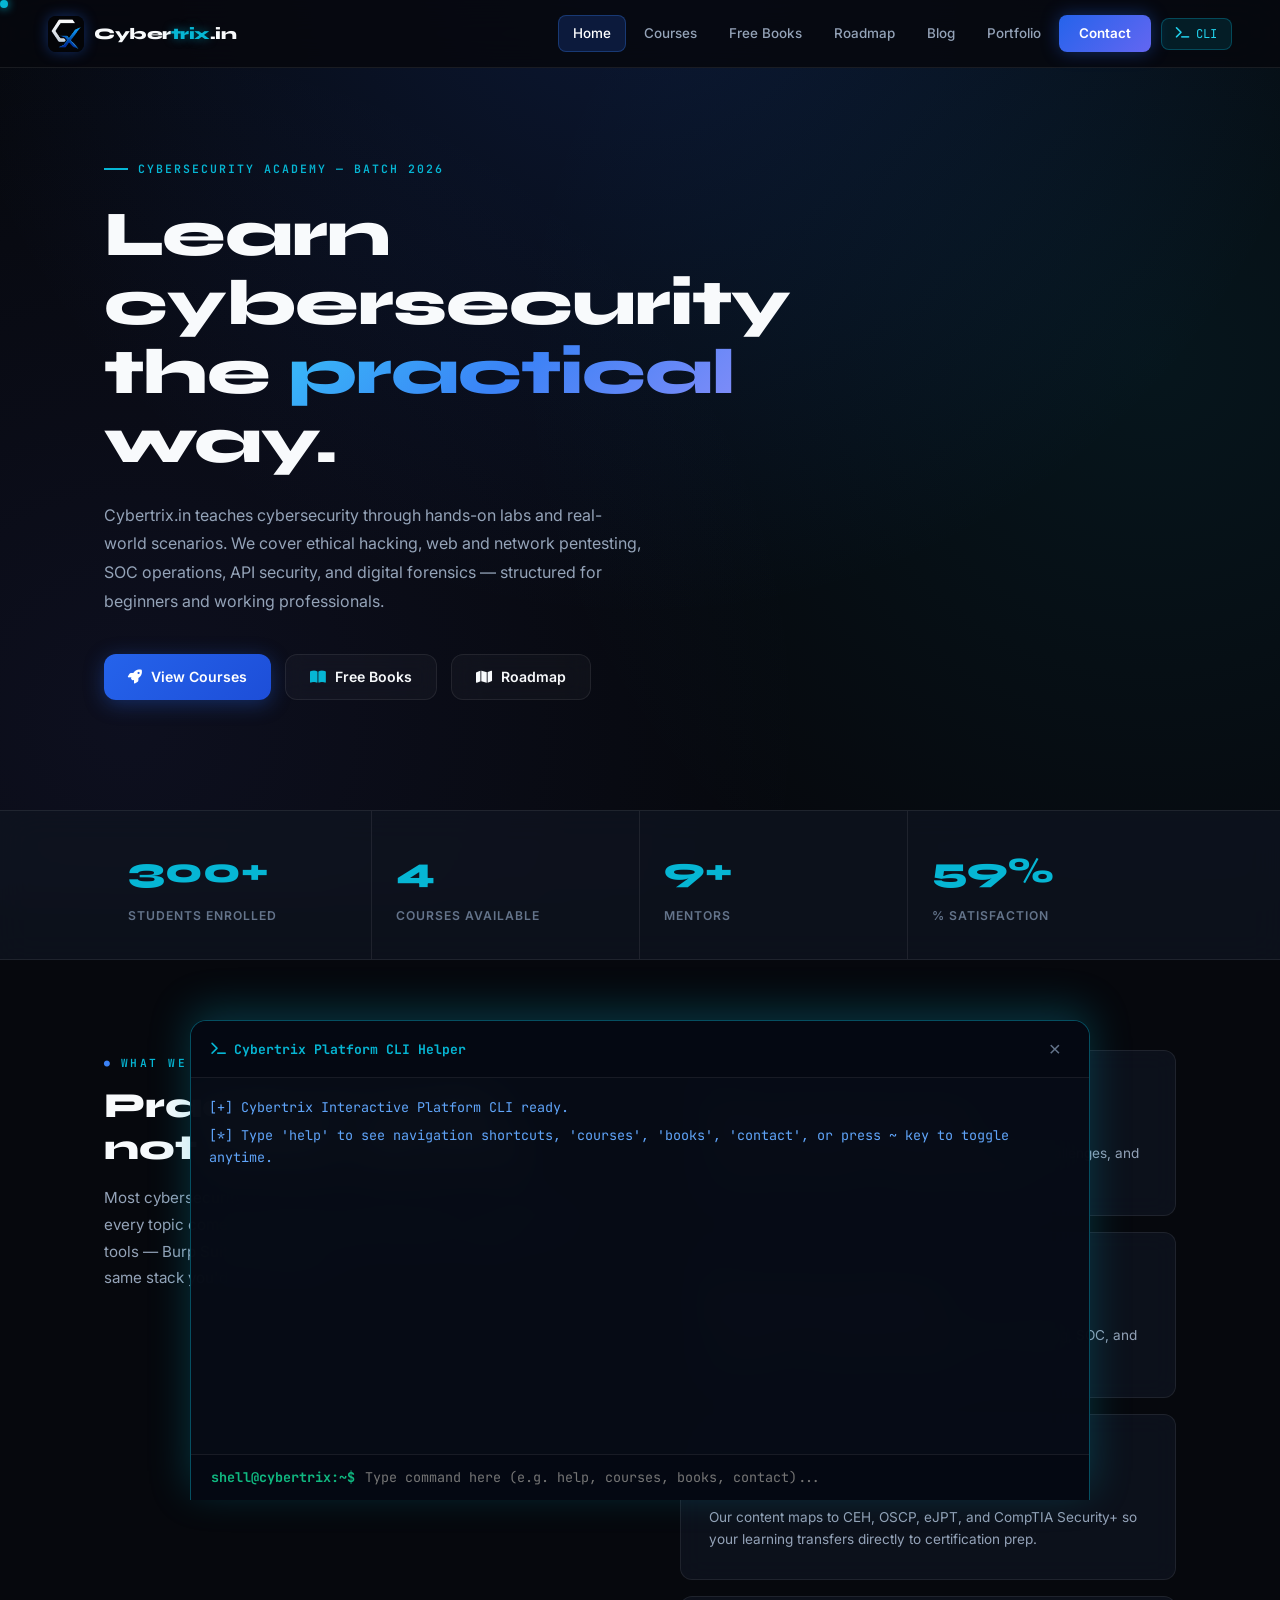
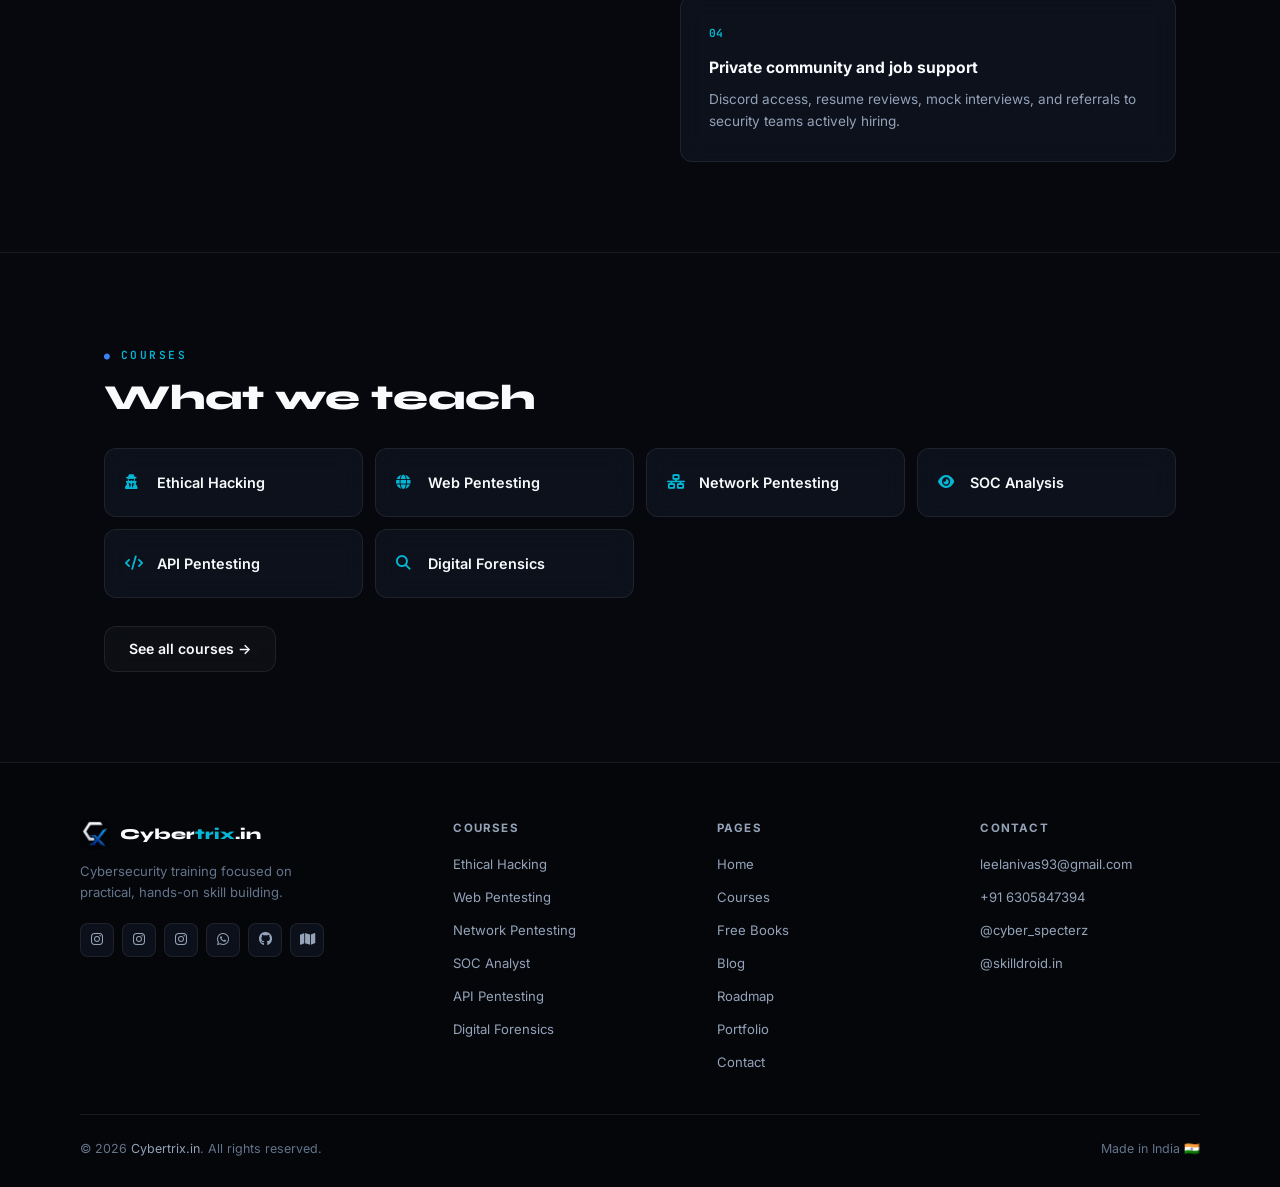
==== cybertrix-site/cybertrix.in/index.html @ 9cbeb04f "Add files via upload" ====
<!DOCTYPE html>
<html lang="en">
<head>
  <meta charset="UTF-8"/>
  <meta name="viewport" content="width=device-width, initial-scale=1.0"/>
  <title>Cybertrix.in — Practical Cybersecurity Training &amp; Labs</title>
  <meta name="description" content="Cybertrix.in delivers practical hands-on cybersecurity training, ethical hacking masterclasses, web pentesting labs, SOC operations, and digital forensics."/>
  <meta name="keywords" content="cybersecurity training, ethical hacking masterclass, web pentesting, bug bounty, SOC analyst, digital forensics, Cybertrix"/>
  <meta property="og:title" content="Cybertrix.in — Practical Cybersecurity Training &amp; Labs"/>
  <meta property="og:description" content="Master ethical hacking, web pentesting, SOC analysis, and digital forensics through real-world labs."/>
  <meta property="og:image" content="assets/logo.png"/>
  <meta name="twitter:card" content="summary_large_image"/>
  <link rel="icon" type="image/png" href="assets/logo.png"/>
  <link href="https://fonts.googleapis.com/css2?family=Syne:wght@600;700;800&family=Inter:wght@300;400;500;600;700&family=JetBrains+Mono:wght@400;500;600;700&display=swap" rel="stylesheet"/>
  <link rel="stylesheet" href="https://cdnjs.cloudflare.com/ajax/libs/font-awesome/6.5.0/css/all.min.css"/>
  <link rel="stylesheet" href="css/style.css"/>
</head>
<body>

<div class="cursor" id="cursor"></div>
<div class="cursor-ring" id="cursorRing"></div>

<!-- NAV -->
<nav id="navbar">
  <a class="nav-logo" onclick="showPage('home')">
    <img src="assets/logo.png" alt="Cybertrix.in"/>
    <span class="nav-logo-text">Cyber<span>trix</span>.in</span>
  </a>
  <ul class="nav-links" id="navLinks">
    <li><a onclick="showPage('home')"      id="nav-home"      class="active">Home</a></li>
    <li><a onclick="showPage('courses')"   id="nav-courses">Courses</a></li>
    <li><a onclick="showPage('books')"     id="nav-books">Free Books</a></li>
    <li><a onclick="showPage('roadmap')"   id="nav-roadmap">Roadmap</a></li>
    <li><a onclick="showPage('blogs')"     id="nav-blogs">Blog</a></li>
    <li><a onclick="showPage('portfolio')" id="nav-portfolio">Portfolio</a></li>
    <li><a onclick="showPage('contact')"   id="nav-contact" class="nav-cta">Contact</a></li>
    <li>
      <button class="btn-cli-trigger" onclick="toggleTerminal()" title="Quick Terminal CLI (Key: ~)">
        <i class="fas fa-terminal"></i> CLI
      </button>
    </li>
  </ul>
  <div class="hamburger" id="hamburger" onclick="toggleMenu()">
    <span></span><span></span><span></span>
  </div>
</nav>


<!-- ═══════════════════════════════════════
     HOME
════════════════════════════════════════ -->
<div class="page active" id="page-home">

  <div class="hero">
    <p class="hero-eyebrow">Cybersecurity Academy — Batch 2026</p>
    <h1 class="hero-heading">
      Learn cybersecurity<br>
      the <em>practical</em> way.
    </h1>
    <p class="hero-text">
      Cybertrix.in teaches cybersecurity through hands-on labs and real-world scenarios.
      We cover ethical hacking, web and network pentesting, SOC operations, API security,
      and digital forensics — structured for beginners and working professionals.
    </p>
    <div class="hero-actions">
      <a class="btn btn-solid" onclick="showPage('courses')"><i class="fas fa-rocket"></i> View Courses</a>
      <a class="btn btn-outline" onclick="showPage('books')"><i class="fas fa-book-open" style="color:var(--cyan)"></i> Free Books</a>
      <a class="btn btn-outline" onclick="showPage('roadmap')"><i class="fas fa-map"></i> Roadmap</a>
    </div>
  </div>

  <div class="stats-strip">
    <div class="stats-inner">
      <div class="stat-item reveal">
        <span class="stat-num" data-count="500">0</span>
        <span class="stat-label">Students enrolled</span>
      </div>
      <div class="stat-item reveal">
        <span class="stat-num" data-count="6">0</span>
        <span class="stat-label">Courses available</span>
      </div>
      <div class="stat-item reveal">
        <span class="stat-num" data-count="15">0</span>
        <span class="stat-label">Mentors</span>
      </div>
      <div class="stat-item reveal">
        <span class="stat-num" data-count="98">0</span>
        <span class="stat-label">% satisfaction</span>
      </div>
    </div>
  </div>

  <section>
    <div class="container">
      <div style="display:grid;grid-template-columns:1fr 1fr;gap:80px;align-items:start;">
        <div>
          <span class="section-label">What we do</span>
          <h2 class="section-heading">Practical skills,<br>not slide decks.</h2>
          <p class="section-body" style="margin-bottom:20px;">
            Most cybersecurity courses are just video lectures. At Cybertrix.in, every topic
            comes with a lab environment where you practice on real tools — Burp Suite, Metasploit,
            Nmap, Wireshark, Volatility — the same stack you'd use on the job.
          </p>
        </div>
        <div class="why-list">
          <div class="why-item reveal">
            <span class="why-num">01</span>
            <div class="why-title">Hands-on labs with every module</div>
            <div class="why-desc">Practice on intentionally vulnerable machines, CTF challenges, and simulated environments — no theory-only modules.</div>
          </div>
          <div class="why-item reveal">
            <span class="why-num">02</span>
            <div class="why-title">Mentorship from practitioners</div>
            <div class="why-desc">Get guidance from people actively working in pentesting, SOC, and bug bounty — not just course creators.</div>
          </div>
          <div class="why-item reveal">
            <span class="why-num">03</span>
            <div class="why-title">Curriculum aligned to industry certs</div>
            <div class="why-desc">Our content maps to CEH, OSCP, eJPT, and CompTIA Security+ so your learning transfers directly to certification prep.</div>
          </div>
          <div class="why-item reveal">
            <span class="why-num">04</span>
            <div class="why-title">Private community and job support</div>
            <div class="why-desc">Discord access, resume reviews, mock interviews, and referrals to security teams actively hiring.</div>
          </div>
        </div>
      </div>
    </div>
  </section>

  <section style="border-top:1px solid var(--border);">
    <div class="container">
      <span class="section-label">Courses</span>
      <h2 class="section-heading" style="margin-bottom:28px;">What we teach</h2>
      <div class="teach-grid">
        <div class="teach-item reveal" onclick="showPage('courses')"><i class="fas fa-user-secret"></i><span>Ethical Hacking</span></div>
        <div class="teach-item reveal" onclick="showPage('courses')"><i class="fas fa-globe"></i><span>Web Pentesting</span></div>
        <div class="teach-item reveal" onclick="showPage('courses')"><i class="fas fa-network-wired"></i><span>Network Pentesting</span></div>
        <div class="teach-item reveal" onclick="showPage('courses')"><i class="fas fa-eye"></i><span>SOC Analysis</span></div>
        <div class="teach-item reveal" onclick="showPage('courses')"><i class="fas fa-code"></i><span>API Pentesting</span></div>
        <div class="teach-item reveal" onclick="showPage('courses')"><i class="fas fa-search"></i><span>Digital Forensics</span></div>
      </div>
      <div style="margin-top:28px;">
        <a class="btn btn-outline" onclick="showPage('courses')">See all courses →</a>
      </div>
    </div>
  </section>

</div>


<!-- ═══════════════════════════════════════
     COURSES
════════════════════════════════════════ -->
<div class="page" id="page-courses">
  <div class="page-top">
    <span class="section-label">Courses</span>
    <h1 class="page-title">Explore Courses</h1>
    <p class="page-sub">Hands-on cybersecurity training. Choose from our free foundation courses or comprehensive paid masterclasses with mentorship.</p>
  </div>

  <section>
    <div class="container">

      <!-- Course Controls: Filters & Search -->
      <div class="filter-controls">
        <div class="filter-tabs">
          <button class="filter-btn active" onclick="filterCourses('all', this)">All Courses <span class="filter-count">6</span></button>
          <button class="filter-btn" onclick="filterCourses('free', this)"><i class="fas fa-gift"></i> Free Courses <span class="filter-count">3</span></button>
          <button class="filter-btn" onclick="filterCourses('paid', this)"><i class="fas fa-gem"></i> Paid Courses <span class="filter-count">3</span></button>
        </div>
        <div class="search-wrapper">
          <i class="fas fa-search"></i>
          <input type="text" id="courseSearch" class="search-input" placeholder="Search courses or domains..." oninput="applyCourseFilters()"/>
        </div>
      </div>

      <div class="courses-grid">

        <!-- FREE COURSE 1 -->
        <div class="course-card reveal" data-type="free">
          <div class="course-badges">
            <span class="badge-tag badge-free">Free Course</span>
            <span class="badge-price">FREE</span>
          </div>
          <span class="course-domain">Fundamentals</span>
          <span class="course-level">Beginner</span>
          <h3 class="course-name">Cybersecurity Fundamentals &amp; Lab Setup</h3>
          <p class="course-desc">Introduction to networking, operating systems, security principles, threat landscapes, and setting up your Kali Linux lab environment.</p>
          <div class="course-meta">
            <div class="course-meta-item"><i class="fas fa-clock"></i> 15+ hrs</div>
            <div class="course-meta-item"><i class="fas fa-flask"></i> 12 labs</div>
            <div class="course-meta-item"><i class="fas fa-certificate"></i> Certificate</div>
          </div>
          <div class="course-btns">
            <button onclick="openPdfModal('Ethicalhacking.pdf', 'Cybersecurity Fundamentals Syllabus')" class="btn-details"><i class="fas fa-file-alt"></i> Syllabus</button>
            <a href="https://wa.me/916305847394?text=Hi,%20I'm%20interested%20in%20enrolling%20in%20the%20FREE%20Cybersecurity%20Fundamentals%20course." target="_blank" rel="noopener noreferrer" class="btn-access btn-access-free"><i class="fab fa-whatsapp"></i> Start Free</a>
          </div>
        </div>

        <!-- FREE COURSE 2 -->
        <div class="course-card reveal" data-type="free">
          <div class="course-badges">
            <span class="badge-tag badge-free">Free Course</span>
            <span class="badge-price">FREE</span>
          </div>
          <span class="course-domain">Linux Security</span>
          <span class="course-level">Beginner</span>
          <h3 class="course-name">Linux &amp; CLI Essentials for Hackers</h3>
          <p class="course-desc">Master terminal navigation, file permissions, bash commands, shell scripting, process management, and core Linux security concepts.</p>
          <div class="course-meta">
            <div class="course-meta-item"><i class="fas fa-clock"></i> 12+ hrs</div>
            <div class="course-meta-item"><i class="fas fa-flask"></i> 10 labs</div>
            <div class="course-meta-item"><i class="fas fa-certificate"></i> Certificate</div>
          </div>
          <div class="course-btns">
            <button onclick="openPdfModal('Ethicalhacking.pdf', 'Linux Essentials Syllabus')" class="btn-details"><i class="fas fa-file-alt"></i> Syllabus</button>
            <a href="https://wa.me/916305847394?text=Hi,%20I'm%20interested%20in%20enrolling%20in%20the%20FREE%20Linux%20Essentials%20course." target="_blank" rel="noopener noreferrer" class="btn-access btn-access-free"><i class="fab fa-whatsapp"></i> Start Free</a>
          </div>
        </div>

        <!-- FREE COURSE 3 -->
        <div class="course-card reveal" data-type="free">
          <div class="course-badges">
            <span class="badge-tag badge-free">Free Course</span>
            <span class="badge-price">FREE</span>
          </div>
          <span class="course-domain">Bug Bounty</span>
          <span class="course-level">Intermediate</span>
          <h3 class="course-name">Intro to Bug Bounty &amp; Web Recon</h3>
          <p class="course-desc">Target reconnaissance, subdomain enumeration, content discovery, OSINT tools, and writing professional bug bounty reports.</p>
          <div class="course-meta">
            <div class="course-meta-item"><i class="fas fa-clock"></i> 20+ hrs</div>
            <div class="course-meta-item"><i class="fas fa-flask"></i> 15 labs</div>
            <div class="course-meta-item"><i class="fas fa-certificate"></i> Certificate</div>
          </div>
          <div class="course-btns">
            <button onclick="openPdfModal('Ethicalhacking.pdf', 'Bug Bounty Recon Syllabus')" class="btn-details"><i class="fas fa-file-alt"></i> Syllabus</button>
            <a href="https://wa.me/916305847394?text=Hi,%20I'm%20interested%20in%20enrolling%20in%20the%20FREE%20Bug%20Bounty%20Recon%20course." target="_blank" rel="noopener noreferrer" class="btn-access btn-access-free"><i class="fab fa-whatsapp"></i> Start Free</a>
          </div>
        </div>

        <!-- PAID COURSE 1 -->
        <div class="course-card reveal" data-type="paid">
          <div class="course-badges">
            <span class="badge-tag badge-paid">Paid Course</span>
            <span class="badge-price paid">₹1,499</span>
          </div>
          <span class="course-domain">Ethical Hacking</span>
          <span class="course-level">Beginner → Advanced</span>
          <h3 class="course-name">Ethical Hacking Masterclass (CEH)</h3>
          <p class="course-desc">Reconnaissance, scanning, exploitation, post-exploitation, privilege escalation, and pentest reporting. CEH aligned curriculum.</p>
          <div class="course-meta">
            <div class="course-meta-item"><i class="fas fa-clock"></i> 40+ hrs</div>
            <div class="course-meta-item"><i class="fas fa-flask"></i> 40 labs</div>
            <div class="course-meta-item"><i class="fas fa-certificate"></i> Certificate</div>
          </div>
          <div class="course-btns">
            <a href="Ethicalhacking.pdf" target="_blank" rel="noopener noreferrer" class="btn-details"><i class="fas fa-file-alt"></i> Syllabus</a>
            <a href="https://wa.me/916305847394?text=Hi,%20I'm%20interested%20in%20the%20Paid%20Ethical%20Hacking%20Masterclass%20(₹1,499)." target="_blank" rel="noopener noreferrer" class="btn-access"><i class="fab fa-whatsapp"></i> Enroll Now</a>
          </div>
        </div>

        <!-- PAID COURSE 2 -->
        <div class="course-card reveal" data-type="paid">
          <div class="course-badges">
            <span class="badge-tag badge-paid">Paid Course</span>
            <span class="badge-price paid">₹2,499</span>
          </div>
          <span class="course-domain">Web Security</span>
          <span class="course-level">Intermediate → Advanced</span>
          <h3 class="course-name">Web Application Pentesting Pro</h3>
          <p class="course-desc">OWASP Top 10 deep dive, SQL injection, XSS, CSRF, SSRF, JWT vulnerabilities, broken authentication, and business logic exploitation.</p>
          <div class="course-meta">
            <div class="course-meta-item"><i class="fas fa-clock"></i> 50+ hrs</div>
            <div class="course-meta-item"><i class="fas fa-flask"></i> 35 labs</div>
            <div class="course-meta-item"><i class="fas fa-certificate"></i> Certificate</div>
          </div>
          <div class="course-btns">
            <button onclick="openPdfModal('Ethicalhacking.pdf', 'Web Pentesting Pro Syllabus')" class="btn-details"><i class="fas fa-file-alt"></i> Syllabus</button>
            <a href="https://wa.me/916305847394?text=Hi,%20I'm%20interested%20in%20the%20Paid%20Web%20Application%20Pentesting%20Pro%20course%20(₹2,499)." target="_blank" rel="noopener noreferrer" class="btn-access"><i class="fab fa-whatsapp"></i> Enroll Now</a>
          </div>
        </div>

        <!-- PAID COURSE 3 -->
        <div class="course-card reveal" data-type="paid">
          <div class="course-badges">
            <span class="badge-tag badge-paid">Paid Course</span>
            <span class="badge-price paid">₹2,999</span>
          </div>
          <span class="course-domain">Blue Team / SOC</span>
          <span class="course-level">Intermediate → Advanced</span>
          <h3 class="course-name">SOC Analyst &amp; Threat Hunting Bootcamp</h3>
          <p class="course-desc">SIEM tools (Splunk/ELK), log analysis, alert triage, threat intelligence, malware analysis basics, and incident response workflow.</p>
          <div class="course-meta">
            <div class="course-meta-item"><i class="fas fa-clock"></i> 55+ hrs</div>
            <div class="course-meta-item"><i class="fas fa-flask"></i> 30 labs</div>
            <div class="course-meta-item"><i class="fas fa-certificate"></i> Certificate</div>
          </div>
          <div class="course-btns">
            <button onclick="openPdfModal('Ethicalhacking.pdf', 'SOC Analyst Bootcamp Syllabus')" class="btn-details"><i class="fas fa-file-alt"></i> Syllabus</button>
            <a href="https://wa.me/916305847394?text=Hi,%20I'm%20interested%20in%20the%20Paid%20SOC%20Analyst%20Bootcamp%20(₹2,999)." target="_blank" rel="noopener noreferrer" class="btn-access"><i class="fab fa-whatsapp"></i> Enroll Now</a>
          </div>
        </div>

      </div>
    </div>
  </section>
</div>


<!-- ═══════════════════════════════════════
     FREE BOOKS
════════════════════════════════════════ -->
<div class="page" id="page-books">
  <div class="page-top">
    <span class="section-label">Free Library</span>
    <h1 class="page-title">Free Cybersecurity eBooks &amp; PDFs</h1>
    <p class="page-sub">Download high-quality handbooks, cheat sheets, and practical reference guides curated by the Cybertrix team — 100% free.</p>
  </div>

  <section>
    <div class="container">
      <div class="filter-controls">
        <div style="font-family:var(--font-mono);font-size:0.8rem;color:var(--muted2);display:flex;align-items:center;gap:8px;">
          <i class="fas fa-book-open" style="color:var(--cyan);"></i> Showing <strong style="color:var(--text);">6 Free eBooks &amp; Guides</strong>
        </div>
        <div class="search-wrapper">
          <i class="fas fa-search"></i>
          <input type="text" id="bookSearch" class="search-input" placeholder="Search books by title or topic..." oninput="searchBooks()"/>
        </div>
      </div>

      <div class="books-grid">

        <div class="book-card reveal">
          <div class="book-cover">
            <i class="fas fa-user-secret book-cover-icon"></i>
            <span class="book-tag-badge">PDF • FREE</span>
          </div>
          <h3 class="book-title">Ethical Hacking &amp; Pentesting Handbook</h3>
          <div class="book-author"><i class="fas fa-pen-nib"></i> By Leela Nivas Jampala</div>
          <p class="book-desc">Comprehensive handbook covering network scanning, vulnerability assessment, web attacks, exploitation, and ethical hacking fundamentals.</p>
          <div class="book-meta">
            <span class="book-meta-item"><i class="fas fa-file-pdf" style="color:#ef4444;"></i> PDF Document</span>
            <span class="book-meta-item"><i class="fas fa-check-circle" style="color:#10b981;"></i> Verified Free</span>
          </div>
          <div class="book-actions">
            <button onclick="openPdfModal('Ethicalhacking.pdf', 'Ethical Hacking & Pentesting Handbook')" class="btn-book-view"><i class="fas fa-eye"></i> Read Online</button>
            <a href="Ethicalhacking.pdf" download class="btn-book-download"><i class="fas fa-download"></i> Download</a>
          </div>
        </div>

        <div class="book-card reveal">
          <div class="book-cover">
            <i class="fas fa-globe book-cover-icon"></i>
            <span class="book-tag-badge">EBOOK • FREE</span>
          </div>
          <h3 class="book-title">Web Application Hacking Field Guide</h3>
          <div class="book-author"><i class="fas fa-pen-nib"></i> By Cybertrix Research</div>
          <p class="book-desc">Practical methodologies for identifying SQL injection, cross-site scripting (XSS), IDORs, and broken authorization in modern web apps.</p>
          <div class="book-meta">
            <span class="book-meta-item"><i class="fas fa-book" style="color:#60a5fa;"></i> Reference Guide</span>
            <span class="book-meta-item"><i class="fas fa-check-circle" style="color:#10b981;"></i> Verified Free</span>
          </div>
          <div class="book-actions">
            <button onclick="openPdfModal('Ethicalhacking.pdf', 'Web Application Hacking Field Guide')" class="btn-book-view"><i class="fas fa-eye"></i> Read Online</button>
            <a href="Ethicalhacking.pdf" download class="btn-book-download"><i class="fas fa-download"></i> Download</a>
          </div>
        </div>

        <div class="book-card reveal">
          <div class="book-cover">
            <i class="fab fa-linux book-cover-icon"></i>
            <span class="book-tag-badge">CHEATBOOK • FREE</span>
          </div>
          <h3 class="book-title">Linux Command Line Cheatbook for Hackers</h3>
          <div class="book-author"><i class="fas fa-pen-nib"></i> By Cybertrix Team</div>
          <p class="book-desc">Essential terminal commands, bash one-liners, grep tricks, network utilities, and shell scripting reference for penetration testers.</p>
          <div class="book-meta">
            <span class="book-meta-item"><i class="fas fa-terminal" style="color:#10b981;"></i> CLI Pocketbook</span>
            <span class="book-meta-item"><i class="fas fa-check-circle" style="color:#10b981;"></i> Verified Free</span>
          </div>
          <div class="book-actions">
            <button onclick="openPdfModal('Ethicalhacking.pdf', 'Linux Command Line Cheatbook')" class="btn-book-view"><i class="fas fa-eye"></i> Read Online</button>
            <a href="Ethicalhacking.pdf" download class="btn-book-download"><i class="fas fa-download"></i> Download</a>
          </div>
        </div>

        <div class="book-card reveal">
          <div class="book-cover">
            <i class="fas fa-shield-alt book-cover-icon"></i>
            <span class="book-tag-badge">PDF • FREE</span>
          </div>
          <h3 class="book-title">SOC Analyst &amp; SIEM Survival Manual</h3>
          <div class="book-author"><i class="fas fa-pen-nib"></i> By Cybertrix Blue Team</div>
          <p class="book-desc">Defensive security playbook covering log parsing, Splunk queries, alert investigation, indicator of compromise (IoC) tracking, and threat triage.</p>
          <div class="book-meta">
            <span class="book-meta-item"><i class="fas fa-file-pdf" style="color:#ef4444;"></i> Blue Team PDF</span>
            <span class="book-meta-item"><i class="fas fa-check-circle" style="color:#10b981;"></i> Verified Free</span>
          </div>
          <div class="book-actions">
            <button onclick="openPdfModal('Ethicalhacking.pdf', 'SOC Analyst & SIEM Survival Manual')" class="btn-book-view"><i class="fas fa-eye"></i> Read Online</button>
            <a href="Ethicalhacking.pdf" download class="btn-book-download"><i class="fas fa-download"></i> Download</a>
          </div>
        </div>

        <div class="book-card reveal">
          <div class="book-cover">
            <i class="fas fa-bug book-cover-icon"></i>
            <span class="book-tag-badge">EBOOK • FREE</span>
          </div>
          <h3 class="book-title">Bug Bounty Reconnaissance Playbook</h3>
          <div class="book-author"><i class="fas fa-pen-nib"></i> By Leela Nivas Jampala</div>
          <p class="book-desc">Automated recon workflows, asset discovery techniques, OSINT tools, subfinder, httpx, and Nuclei scanning strategies for bug hunters.</p>
          <div class="book-meta">
            <span class="book-meta-item"><i class="fas fa-bug" style="color:#f59e0b;"></i> Bounty Playbook</span>
            <span class="book-meta-item"><i class="fas fa-check-circle" style="color:#10b981;"></i> Verified Free</span>
          </div>
          <div class="book-actions">
            <button onclick="openPdfModal('Ethicalhacking.pdf', 'Bug Bounty Reconnaissance Playbook')" class="btn-book-view"><i class="fas fa-eye"></i> Read Online</button>
            <a href="Ethicalhacking.pdf" download class="btn-book-download"><i class="fas fa-download"></i> Download</a>
          </div>
        </div>

        <div class="book-card reveal">
          <div class="book-cover">
            <i class="fas fa-search book-cover-icon"></i>
            <span class="book-tag-badge">PDF • FREE</span>
          </div>
          <h3 class="book-title">Digital Forensics &amp; Memory Analysis Guide</h3>
          <div class="book-author"><i class="fas fa-pen-nib"></i> By Cybertrix Forensics Lab</div>
          <p class="book-desc">Step-by-step memory dump analysis using Volatility 3, disk artifact recovery, registry forensics, and malware triage basics.</p>
          <div class="book-meta">
            <span class="book-meta-item"><i class="fas fa-file-pdf" style="color:#ef4444;"></i> Forensics Guide</span>
            <span class="book-meta-item"><i class="fas fa-check-circle" style="color:#10b981;"></i> Verified Free</span>
          </div>
          <div class="book-actions">
            <button onclick="openPdfModal('Ethicalhacking.pdf', 'Digital Forensics & Memory Analysis Guide')" class="btn-book-view"><i class="fas fa-eye"></i> Read Online</button>
            <a href="Ethicalhacking.pdf" download class="btn-book-download"><i class="fas fa-download"></i> Download</a>
          </div>
        </div>

      </div>
    </div>
  </section>
</div>


<!-- ═══════════════════════════════════════
     ROADMAP
════════════════════════════════════════ -->
<div class="page" id="page-roadmap">
  <div class="roadmap-page-inner">
    <span class="section-label">Roadmap</span>
    <h1 class="page-title" style="margin-bottom:10px;">Cybersecurity roadmap</h1>
    <p class="page-sub">
      Not sure where to start or what to learn next? The roadmap breaks down each domain — tools, concepts, and progression path — hosted on GitHub so it stays current.
    </p>
    <div class="roadmap-domains">
      <div class="roadmap-domain"><i class="fas fa-user-secret"></i>Ethical Hacking</div>
      <div class="roadmap-domain"><i class="fas fa-globe"></i>Web Pentesting</div>
      <div class="roadmap-domain"><i class="fas fa-network-wired"></i>Network Security</div>
      <div class="roadmap-domain"><i class="fas fa-eye"></i>SOC / Blue Team</div>
      <div class="roadmap-domain"><i class="fas fa-code"></i>API Security</div>
      <div class="roadmap-domain"><i class="fas fa-search"></i>Digital Forensics</div>
      <div class="roadmap-domain"><i class="fas fa-bug"></i>Bug Bounty</div>
      <div class="roadmap-domain"><i class="fas fa-cloud"></i>Cloud Security</div>
    </div>
    <!-- Replace with your GitHub link -->
    <a href="https://nivas-cyber.github.io/cybersecurity-roadmap/" target="_blank" rel="noopener noreferrer" class="btn btn-solid" style="gap:10px;">
      <i class="fab fa-github"></i> Open roadmap on GitHub
    </a>
  </div>
</div>


<!-- ═══════════════════════════════════════
     BLOG
════════════════════════════════════════ -->
<div class="page" id="page-blogs">
  <div class="page-top">
    <span class="section-label">Blog</span>
    <h1 class="page-title">Writeups &amp; guides</h1>
    <p class="page-sub">Technical writeups, CTF solutions, tool guides, and security research from the Cybertrix team.</p>
  </div>

  <section>
    <div class="blogs-inner">
      <div class="blogs-grid">

        <div class="blog-card reveal">
          <span class="blog-tag">Web Security</span>
          <h3 class="blog-title">OWASP Top 10 — A practical walkthrough for beginners</h3>
          <p class="blog-excerpt">What the OWASP Top 10 actually means with working examples, not just definitions. Covers injection, broken auth, IDOR, and more.</p>
          <span class="blog-soon">Coming soon</span>
        </div>

        <div class="blog-card reveal">
          <span class="blog-tag">Bug Bounty</span>
          <h3 class="blog-title">How I found a $5000 SSRF on a production application</h3>
          <p class="blog-excerpt">Step-by-step walkthrough of finding and reporting a Server-Side Request Forgery vulnerability — recon, discovery, proof of concept, report.</p>
          <span class="blog-soon">Coming soon</span>
        </div>

        <div class="blog-card reveal">
          <span class="blog-tag">Forensics</span>
          <h3 class="blog-title">Memory forensics with Volatility 3 — from zero</h3>
          <p class="blog-excerpt">How to extract passwords, find malicious processes, and analyze network connections from a memory dump using Volatility 3.</p>
          <span class="blog-soon">Coming soon</span>
        </div>

        <div class="blog-card reveal">
          <span class="blog-tag">Active Directory</span>
          <h3 class="blog-title">Active Directory attacks — Kerberoasting to Domain Admin</h3>
          <p class="blog-excerpt">Covers the full AD attack chain: enumeration with BloodHound, Kerberoasting, Pass-the-Hash, and privilege escalation paths.</p>
          <span class="blog-soon">Coming soon</span>
        </div>

        <div class="blog-card reveal">
          <span class="blog-tag">SOC</span>
          <h3 class="blog-title">What the SOC analyst job actually looks like</h3>
          <p class="blog-excerpt">An honest breakdown of L1/L2 SOC work — tools, alert volume, triage process, shift realities, and what skills actually matter.</p>
          <span class="blog-soon">Coming soon</span>
        </div>

        <div class="blog-card reveal">
          <span class="blog-tag">API Security</span>
          <h3 class="blog-title">API hacking — BOLA, BFLA, and broken auth in practice</h3>
          <p class="blog-excerpt">The most common API vulnerabilities demonstrated with real request/response examples using Burp Suite and Postman.</p>
          <span class="blog-soon">Coming soon</span>
        </div>

      </div>
      <div class="blogs-more">More posts dropping soon</div>
    </div>
  </section>
</div>


<!-- ═══════════════════════════════════════
     PORTFOLIO
════════════════════════════════════════ -->
<div class="page" id="page-portfolio">
  <div class="page-top">
    <span class="section-label">Portfolio</span>
    <h1 class="page-title">About the founder</h1>
  </div>

  <section>
    <div class="portfolio-inner">

      <div class="portfolio-bio-block">
        <div class="portfolio-avatar">
    <img src="profile.jpg" alt="Leela Nivas">
</div>
        <div>
          <div class="portfolio-name">Leela Nivas Jampala</div>
          <div class="portfolio-role">Cybersecurity Professional · Founder, Cybertrix.in</div>
          <p class="portfolio-bio">
            Security practitioner with experience in penetration testing, red teaming, and digital forensics.
            Founded Cybertrix.in to build a structured, hands-on cybersecurity learning path for students
            who want to work in the field — not just watch videos about it.
            Bug bounty hunter, CTF player, and occasional security researcher.
          </p>
        </div>
      </div>

      <div class="skills-block reveal">
        <div class="skills-block-title">Offensive Security</div>
        <div class="skill-chips">
          <div class="skill-chip"><i class="fas fa-terminal"></i>Penetration Testing</div>
          <div class="skill-chip"><i class="fas fa-globe"></i>Web App Hacking</div>
          <div class="skill-chip"><i class="fas fa-network-wired"></i>Network Exploitation</div>
          <div class="skill-chip"><i class="fas fa-code"></i>API Security Testing</div>
          <div class="skill-chip"><i class="fas fa-wifi"></i>Wireless Attacks</div>
          <div class="skill-chip"><i class="fas fa-server"></i>Active Directory</div>
          <div class="skill-chip"><i class="fas fa-bug"></i>Bug Bounty</div>
          <div class="skill-chip"><i class="fas fa-mobile-alt"></i>Mobile Pentesting</div>
          <div class="skill-chip"><i class="fas fa-tool"></i>Hardware Pentester</div>
        </div>
      </div>

      <div class="skills-block reveal">
        <div class="skills-block-title">Defensive / Blue Team</div>
        <div class="skill-chips">
          <div class="skill-chip"><i class="fas fa-eye"></i>SOC Operations</div>
          <div class="skill-chip"><i class="fas fa-search"></i>Digital Forensics</div>
          <div class="skill-chip"><i class="fas fa-file-alt"></i>Log Analysis</div>
          <div class="skill-chip"><i class="fas fa-chart-line"></i>SIEM — Splunk / ELK</div>
          <div class="skill-chip"><i class="fas fa-lock"></i>Threat Intelligence</div>
        </div>
      </div>

      <div class="skills-block reveal">
        <div class="skills-block-title">Tools</div>
        <div class="skill-chips">
          <div class="skill-chip"><i class="fas fa-spider"></i>Burp Suite</div>
          <div class="skill-chip"><i class="fas fa-terminal"></i>Metasploit</div>
          <div class="skill-chip"><i class="fas fa-search-plus"></i>Nmap / Masscan</div>
          <div class="skill-chip"><i class="fas fa-code-branch"></i>Wireshark</div>
          <div class="skill-chip"><i class="fab fa-linux"></i>Kali Linux</div>
          <div class="skill-chip"><i class="fas fa-cloud"></i>AWS Security</div>
          <div class="skill-chip"><i class="fab fa-docker"></i>Docker</div>
          <div class="skill-chip"><i class="fab fa-github"></i>Git</div>
        </div>
      </div>

      <div class="skills-block reveal">
        <div class="skills-block-title">Programming &amp; Languages</div>
        <div class="skill-chips">
          <div class="skill-chip"><i class="fas fa-copyright"></i>C</div>
          <div class="skill-chip"><i class="fas fa-plus"></i>C++</div>
          <div class="skill-chip"><i class="fab fa-python"></i>Python</div>
          <div class="skill-chip"><i class="fab fa-html5"></i>HTML</div>
          <div class="skill-chip"><i class="fab fa-css3-alt"></i>CSS</div>
          <div class="skill-chip"><i class="fab fa-js"></i>JavaScript</div>
          <div class="skill-chip"><i class="fas fa-database"></i>SQL</div>
          <div class="skill-chip"><i class="fab fa-react"></i>React.js</div>
        </div>
      </div>

      <div class="skills-block reveal">
        <div class="skills-block-title">Certifications</div>
        <div class="certs-grid">
          <div class="cert-card"><span class="cert-icon">🏆</span><span class="cert-name">CEH — Certified Ethical Hacker</span></div>
          <div class="cert-card"><span class="cert-icon">🛡️</span><span class="cert-name">Digital Forensics</span></div>
          <div class="cert-card"><span class="cert-icon">🌐</span><span class="cert-name">Bug Bounty Hunter</span></div>
          <div class="cert-card"><span class="cert-icon">🚩</span><span class="cert-name">CTF Competitor</span></div>
        </div>
      </div>

    </div>
  </section>
</div>


<!-- ═══════════════════════════════════════
     CONTACT
════════════════════════════════════════ -->
<div class="page" id="page-contact">
  <div class="page-top">
    <span class="section-label">Contact</span>
    <h1 class="page-title">Get in touch</h1>
    <p class="page-sub">Questions about a course, pricing, or batch dates — reach out directly. We respond within 24 hours.</p>
  </div>

  <section>
    <div class="contact-inner">

      <div class="reveal">
        <h2 class="contact-heading">Direct contact</h2>
        <p class="contact-sub">Fastest response is via WhatsApp. You can also email or DM on Instagram.</p>
        <div class="contact-list">
          <div class="contact-row">
            <div class="contact-row-icon"><i class="fab fa-whatsapp"></i></div>
            <div>
              <div class="contact-row-label">WhatsApp</div>
              <div class="contact-row-value">+916305847394</div>
            </div>
          </div>
          <div class="contact-row">
            <div class="contact-row-icon"><i class="fas fa-envelope"></i></div>
            <div>
              <div class="contact-row-label">Email</div>
              <div class="contact-row-value">leelanivas93@gmail.com</div>
            </div>
          </div>
          <div class="contact-row">
            <div class="contact-row-icon"><i class="fab fa-instagram"></i></div>
            <div>
              <div class="contact-row-label">Instagram — Main</div>
              <div class="contact-row-value">@cyber_specterz &nbsp;·&nbsp; 43K</div>
            </div>
          </div>
          <div class="contact-row">
            <div class="contact-row-icon"><i class="fab fa-instagram"></i></div>
            <div>
              <div class="contact-row-label">Instagram — Academy</div>
              <div class="contact-row-value">@skilldroid.in</div>
            </div>
          </div>
          <div class="contact-row">
            <div class="contact-row-icon"><i class="fab fa-instagram"></i></div>
            <div>
              <div class="contact-row-label">Instagram — Personal</div>
              <div class="contact-row-value">@c1ph3r_volt</div>
            </div>
          </div>
        </div>
      </div>

      <div class="reveal">
        <div class="form-group"><label class="form-label">Name</label><input type="text" id="contactName" class="form-input" placeholder="Your name"/></div>
        <div class="form-group"><label class="form-label">Email</label><input type="email" id="contactEmail" class="form-input" placeholder="your@email.com"/></div>
        <div class="form-group"><label class="form-label">Phone</label><input type="tel" id="contactPhone" class="form-input" placeholder="+91 98765 43210"/></div>
        <div class="form-group">
          <label class="form-label">Course interest</label>
          <select id="contactCourse" class="form-select form-input">
            <option value="">Select a course</option>
            <option>Ethical Hacking Masterclass</option>
            <option>Web Application Pentesting</option>
            <option>Network Pentesting</option>
            <option>SOC Analyst Training</option>
            <option>API Pentesting</option>
            <option>Digital Forensics</option>
          </select>
        </div>
        <div class="form-group"><label class="form-label">Message</label><textarea id="contactMessage" class="form-textarea" placeholder="What would you like to know?"></textarea></div>
        <button class="form-submit" onclick="handleContactSubmit()">Send message</button>
      </div>

    </div>
  </section>
</div>


<!-- FOOTER -->
<footer>
  <div class="footer-inner">
    <div class="footer-grid">
      <div>
        <a class="footer-logo" onclick="showPage('home')">
          <img src="assets/logo.png" alt="Cybertrix.in"/>
          <span class="footer-logo-text">Cyber<span>trix</span>.in</span>
        </a>
        <p class="footer-tagline">Cybersecurity training focused on practical, hands-on skill building.</p>
        <div class="footer-social">
          <a href="https://instagram.com/cyber_specterz" target="_blank" rel="noopener noreferrer" class="social-btn" title="@cyber_specterz"><i class="fab fa-instagram"></i></a>
          <a href="https://instagram.com/skilldroid.in" target="_blank" rel="noopener noreferrer" class="social-btn" title="@skilldroid.in"><i class="fab fa-instagram"></i></a>
          <a href="https://instagram.com/c1ph3r_volt" target="_blank" rel="noopener noreferrer" class="social-btn" title="@c1ph3r_volt"><i class="fab fa-instagram"></i></a>
          <a href="https://wa.me/916305847394" target="_blank" rel="noopener noreferrer" class="social-btn" title="WhatsApp Community"><i class="fab fa-whatsapp"></i></a>
          <a href="https://github.com/Cyber-specterz" target="_blank" rel="noopener noreferrer" class="social-btn" title="GitHub"><i class="fab fa-github"></i></a>
          <a href="https://nivas-cyber.github.io/cybersecurity-roadmap/" target="_blank" rel="noopener noreferrer" class="social-btn" title="Roadmap"><i class="fas fa-map"></i></a>
        </div>
      </div>
      <div>
        <div class="footer-col-title">Courses</div>
        <ul class="footer-links">
          <li><a onclick="showPage('courses')">Ethical Hacking</a></li>
          <li><a onclick="showPage('courses')">Web Pentesting</a></li>
          <li><a onclick="showPage('courses')">Network Pentesting</a></li>
          <li><a onclick="showPage('courses')">SOC Analyst</a></li>
          <li><a onclick="showPage('courses')">API Pentesting</a></li>
          <li><a onclick="showPage('courses')">Digital Forensics</a></li>
        </ul>
      </div>
      <div>
        <div class="footer-col-title">Pages</div>
        <ul class="footer-links">
          <li><a onclick="showPage('home')">Home</a></li>
          <li><a onclick="showPage('courses')">Courses</a></li>
          <li><a onclick="showPage('books')">Free Books</a></li>
          <li><a onclick="showPage('blogs')">Blog</a></li>
          <li><a onclick="showPage('roadmap')">Roadmap</a></li>
          <li><a onclick="showPage('portfolio')">Portfolio</a></li>
          <li><a onclick="showPage('contact')">Contact</a></li>
        </ul>
      </div>
      <div>
        <div class="footer-col-title">Contact</div>
        <ul class="footer-links">
          <li><a href="mailto:leelanivas93@gmail.com">leelanivas93@gmail.com</a></li>
          <li><a href="https://wa.me/916305847394" target="_blank" rel="noopener noreferrer">+91 6305847394</a></li>
          <li><a href="https://instagram.com/cyber_specterz" target="_blank" rel="noopener noreferrer">@cyber_specterz</a></li>
          <li><a href="https://instagram.com/skilldroid.in" target="_blank" rel="noopener noreferrer">@skilldroid.in</a></li>
        </ul>
      </div>
    </div>
    <div class="footer-bottom">
      <span class="footer-copy">© 2026 <span>Cybertrix.in</span>. All rights reserved.</span>
      <span class="footer-copy">Made in India 🇮🇳</span>
    </div>
  </div>
</footer>

<!-- Reusable PDF / Document Modal -->
<div class="modal-backdrop" id="previewModal" onclick="if(event.target === this) closePdfModal()">
  <div class="modal-container">
    <div class="modal-header">
      <h3 class="modal-title" id="modalTitle">Document Preview</h3>
      <button class="modal-close" onclick="closePdfModal()">&times;</button>
    </div>
    <div class="modal-body" id="modalBody"></div>
  </div>
</div>

<!-- Hacker Terminal Overlay CLI Drawer -->
<div class="terminal-overlay" id="terminalOverlay">
  <div class="terminal-header">
    <span class="terminal-title"><i class="fas fa-terminal"></i> Cybertrix Platform CLI Helper</span>
    <button class="modal-close" onclick="toggleTerminal()">&times;</button>
  </div>
  <div class="terminal-body" id="terminalBody">
    <div class="term-line info">[+] Cybertrix Interactive Platform CLI ready.</div>
    <div class="term-line info">[*] Type 'help' to see navigation shortcuts, 'courses', 'books', 'contact', or press ~ key to toggle anytime.</div>
  </div>
  <div class="terminal-input-row">
    <span class="terminal-prompt">shell@cybertrix:~$</span>
    <input type="text" id="terminalInput" class="terminal-input" placeholder="Type command here (e.g. help, courses, books, contact)..." onkeydown="handleTerminalKeyDown(event)"/>
  </div>
</div>

<script src="js/cursor.js"></script>
<script src="js/app.js"></script>

</body>
</html>
---- cybertrix-site/cybertrix.in/css/style.css ----
/* ============================================================
   CYBERTRIX.IN — ULTRA-PREMIUM CYBERSECURITY PLATFORM
   ============================================================ */

:root {
  --bg:           #06080d;
  --surface:      rgba(15, 20, 32, 0.75);
  --surface-solid: #0d121f;
  --surface2:     rgba(23, 31, 48, 0.85);
  --border:       rgba(255, 255, 255, 0.08);
  --border2:      rgba(79, 143, 224, 0.25);
  --border-glow:  rgba(6, 182, 212, 0.4);
  --blue:         #2563eb;
  --blue-glow:    #3b82f6;
  --cyan:         #06b6d4;
  --cyan-glow:    #22d3ee;
  --indigo:       #6366f1;
  --emerald:      #10b981;
  --text:         #f8fafc;
  --muted:        #64748b;
  --muted2:       #94a3b8;
  --font-head:    'Syne', sans-serif;
  --font-body:    'Inter', sans-serif;
  --font-mono:    'JetBrains Mono', monospace;
  --max-w:        1120px;
  --r:            12px;
}

*, *::before, *::after { margin: 0; padding: 0; box-sizing: border-box; }
html { scroll-behavior: smooth; }

body {
  background: var(--bg);
  background-image: 
    radial-gradient(circle at 50% -10%, rgba(37, 99, 235, 0.18), transparent 60%),
    radial-gradient(circle at 90% 40%, rgba(6, 182, 212, 0.08), transparent 50%),
    radial-gradient(circle at 10% 80%, rgba(99, 102, 241, 0.08), transparent 50%);
  background-attachment: fixed;
  color: var(--text);
  font-family: var(--font-body);
  font-size: 15px;
  line-height: 1.6;
  overflow-x: hidden;
  cursor: none;
  -webkit-font-smoothing: antialiased;
}

/* Custom Cursor (Desktop Only) */
.cursor {
  width: 8px; height: 8px; background: var(--cyan); border-radius: 50%;
  position: fixed; top: 0; left: 0; pointer-events: none; z-index: 99999; will-change: transform;
  box-shadow: 0 0 10px var(--cyan);
}
.cursor-ring {
  width: 28px; height: 28px; border: 1px solid rgba(6, 182, 212, 0.5); border-radius: 50%;
  position: fixed; top: 0; left: 0; pointer-events: none; z-index: 99998; will-change: transform;
  transition: width 0.15s ease, height 0.15s ease, border-color 0.15s ease;
}

/* Mobile Touch Fallback: native touch pointer */
@media (pointer: coarse), (max-width: 768px) {
  body { cursor: auto !important; }
  .cursor, .cursor-ring { display: none !important; }
}

/* Scrollbar */
::-webkit-scrollbar { width: 5px; }
::-webkit-scrollbar-track { background: var(--bg); }
::-webkit-scrollbar-thumb { background: #1e293b; border-radius: 4px; }
::-webkit-scrollbar-thumb:hover { background: var(--blue-glow); }

/* Navigation */
nav {
  position: fixed; top: 0; left: 0; right: 0; z-index: 1000;
  display: flex; align-items: center; justify-content: space-between;
  padding: 0 48px; height: 68px;
  background: rgba(6, 8, 13, 0.85); backdrop-filter: blur(20px);
  border-bottom: 1px solid var(--border);
  transition: background 0.3s ease, border-color 0.3s ease;
}
nav.scrolled {
  background: rgba(6, 8, 13, 0.95);
  border-bottom-color: var(--border2);
  box-shadow: 0 10px 30px rgba(0,0,0,0.5);
}

.nav-logo { display: flex; align-items: center; gap: 10px; text-decoration: none; cursor: pointer; }
.nav-logo img { height: 36px; width: 36px; border-radius: 8px; box-shadow: 0 0 14px rgba(37, 99, 235, 0.4); }
.nav-logo-text { font-family: var(--font-head); font-size: 1rem; font-weight: 800; color: var(--text); letter-spacing: -0.5px; }
.nav-logo-text span { color: var(--cyan); text-shadow: 0 0 10px rgba(6, 182, 212, 0.5); }

.nav-links { display: flex; align-items: center; gap: 4px; list-style: none; }
.nav-links li a {
  font-size: 0.84rem; font-weight: 500; color: var(--muted2);
  text-decoration: none; padding: 7px 14px; border-radius: 8px;
  transition: all 0.2s ease; cursor: pointer; display: block;
}
.nav-links li a:hover { color: var(--text); background: rgba(255,255,255,0.06); }
.nav-links li a.active { color: #fff; background: rgba(37, 99, 235, 0.2); border: 1px solid rgba(59, 130, 246, 0.3); }

.nav-cta {
  background: linear-gradient(135deg, var(--blue) 0%, var(--indigo) 100%) !important;
  color: #fff !important; font-weight: 600 !important; border-radius: 8px !important;
  padding: 8px 20px !important; box-shadow: 0 0 18px rgba(37, 99, 235, 0.4);
  transition: transform 0.2s ease, box-shadow 0.2s ease !important;
}
.nav-cta:hover { transform: translateY(-1px); box-shadow: 0 0 24px rgba(59, 130, 246, 0.6) !important; }

.btn-cli-trigger {
  background: rgba(6, 182, 212, 0.12); border: 1px solid rgba(6, 182, 212, 0.3);
  color: var(--cyan-glow); font-family: var(--font-mono); font-size: 0.76rem;
  padding: 7px 14px; border-radius: 8px; cursor: pointer; display: inline-flex;
  align-items: center; gap: 6px; transition: all 0.2s ease; margin-left: 6px;
}
.btn-cli-trigger:hover { background: rgba(6, 182, 212, 0.25); box-shadow: 0 0 14px rgba(6, 182, 212, 0.4); }

.hamburger { display: none; flex-direction: column; gap: 5px; cursor: pointer; }
.hamburger span { width: 22px; height: 2px; background: var(--text); border-radius: 2px; }

/* Pages */
.page { display: none; min-height: 100vh; }
.page.active { display: block; animation: pgIn 0.3s ease-out; }
@keyframes pgIn { from { opacity: 0; transform: translateY(8px); } to { opacity: 1; transform: translateY(0); } }

/* Reveal Animations */
.reveal { opacity: 0; transform: translateY(22px); transition: opacity 0.6s cubic-bezier(0.16, 1, 0.3, 1), transform 0.6s cubic-bezier(0.16, 1, 0.3, 1); }
.reveal.revealed { opacity: 1; transform: none; }

/* Shared Container */
.container { max-width: var(--max-w); margin: 0 auto; padding: 0 24px; }
section { padding: 90px 0; }

.section-label {
  font-family: var(--font-mono); font-size: 0.7rem; font-weight: 600;
  color: var(--cyan); letter-spacing: 2.5px; text-transform: uppercase;
  margin-bottom: 12px; display: inline-flex; align-items: center; gap: 8px;
}
.section-label::before { content: '●'; font-size: 0.6rem; color: var(--blue-glow); }

.section-heading {
  font-family: var(--font-head); font-size: clamp(1.6rem, 2.8vw, 2.2rem);
  font-weight: 800; color: var(--text); margin-bottom: 16px; line-height: 1.2;
}
.section-body { font-size: 0.95rem; color: var(--muted2); max-width: 520px; line-height: 1.75; }

/* Buttons */
.btn {
  display: inline-flex; align-items: center; gap: 9px;
  font-family: var(--font-body); font-size: 0.88rem; font-weight: 600;
  padding: 11px 24px; border-radius: var(--r); border: none;
  cursor: pointer; text-decoration: none; transition: all 0.25s ease;
}
.btn-solid {
  background: linear-gradient(135deg, var(--blue) 0%, #1d4ed8 100%);
  color: #fff; box-shadow: 0 4px 20px rgba(37, 99, 235, 0.35);
}
.btn-solid:hover { transform: translateY(-2px); box-shadow: 0 8px 28px rgba(37, 99, 235, 0.55); }

.btn-outline {
  background: rgba(255,255,255,0.03); color: var(--text);
  border: 1px solid var(--border); backdrop-filter: blur(10px);
}
.btn-outline:hover { color: #fff; border-color: var(--blue-glow); background: rgba(59, 130, 246, 0.1); transform: translateY(-2px); }

/* Hero Section */
.hero {
  min-height: 90vh; display: flex; flex-direction: column; justify-content: center;
  max-width: var(--max-w); margin: 0 auto; padding: 130px 24px 80px; position: relative;
}
.hero-eyebrow {
  font-family: var(--font-mono); font-size: 0.72rem; font-weight: 600;
  color: var(--cyan); letter-spacing: 2px; text-transform: uppercase;
  margin-bottom: 22px; display: flex; align-items: center; gap: 10px;
}
.hero-eyebrow::before { content: ''; width: 24px; height: 1.5px; background: var(--cyan); }

.hero-heading {
  font-family: var(--font-head); font-size: clamp(2.2rem, 5.5vw, 4rem);
  font-weight: 800; line-height: 1.08; color: var(--text);
  margin-bottom: 24px; max-width: 720px; letter-spacing: -1px;
}
.hero-heading em {
  background: linear-gradient(135deg, #38bdf8 0%, #3b82f6 50%, #818cf8 100%);
  -webkit-background-clip: text; -webkit-text-fill-color: transparent;
  font-style: normal;
}

.hero-text { font-size: 1rem; color: var(--muted2); line-height: 1.8; max-width: 540px; margin-bottom: 38px; }
.hero-actions { display: flex; gap: 14px; flex-wrap: wrap; }

/* Stats Strip */
.stats-strip {
  background: var(--surface); backdrop-filter: blur(16px);
  border-top: 1px solid var(--border); border-bottom: 1px solid var(--border);
}
.stats-inner {
  max-width: var(--max-w); margin: 0 auto; padding: 0 24px;
  display: grid; grid-template-columns: repeat(4, 1fr);
}
.stat-item { padding: 32px 24px; border-right: 1px solid var(--border); }
.stat-item:last-child { border-right: none; }
.stat-num { font-family: var(--font-head); font-size: 2.2rem; font-weight: 800; color: var(--cyan); display: block; margin-bottom: 4px; }
.stat-label { font-size: 0.76rem; color: var(--muted); text-transform: uppercase; letter-spacing: 1px; font-weight: 600; }

/* Feature Cards & Grid */
.why-list { display: grid; grid-template-columns: repeat(auto-fill, minmax(290px, 1fr)); gap: 16px; }
.why-item {
  background: var(--surface); border: 1px solid var(--border);
  border-radius: var(--r); padding: 28px; backdrop-filter: blur(12px);
  transition: all 0.3s ease;
}
.why-item:hover { border-color: var(--border-glow); transform: translateY(-3px); box-shadow: 0 12px 30px rgba(0,0,0,0.4); }
.why-num { font-family: var(--font-mono); font-size: 0.7rem; color: var(--cyan); display: block; margin-bottom: 12px; font-weight: 700; }
.why-title { font-size: 0.98rem; font-weight: 700; color: var(--text); margin-bottom: 8px; }
.why-desc { font-size: 0.85rem; color: var(--muted2); line-height: 1.65; }

/* Course Controls: Tabs & Search */
.filter-controls {
  display: flex; flex-wrap: wrap; align-items: center; justify-content: space-between;
  gap: 16px; margin-bottom: 32px;
}
.filter-tabs { display: flex; gap: 10px; flex-wrap: wrap; }
.filter-btn {
  font-family: var(--font-body); font-size: 0.82rem; font-weight: 600;
  padding: 9px 20px; border-radius: 24px; border: 1px solid var(--border);
  background: var(--surface); color: var(--muted2); cursor: pointer;
  transition: all 0.25s ease; display: inline-flex; align-items: center; gap: 8px;
}
.filter-btn:hover { border-color: var(--blue-glow); color: var(--text); background: rgba(37, 99, 235, 0.1); }
.filter-btn.active {
  background: linear-gradient(135deg, var(--blue) 0%, var(--indigo) 100%);
  color: #fff; border-color: transparent; box-shadow: 0 0 18px rgba(37, 99, 235, 0.4);
}
.filter-count {
  font-size: 0.72rem; padding: 2px 8px; border-radius: 12px;
  background: rgba(255,255,255,0.2); color: #fff; font-weight: 700;
}

.search-wrapper { position: relative; min-width: 280px; flex: 1; max-width: 380px; }
.search-wrapper i { position: absolute; left: 16px; top: 50%; transform: translateY(-50%); color: var(--muted); font-size: 0.88rem; }
.search-input {
  width: 100%; padding: 10px 16px 10px 42px; font-family: var(--font-body);
  font-size: 0.86rem; background: var(--surface); border: 1px solid var(--border);
  border-radius: 24px; color: var(--text); outline: none; transition: all 0.2s;
  backdrop-filter: blur(12px);
}
.search-input:focus { border-color: var(--cyan); box-shadow: 0 0 14px rgba(6, 182, 212, 0.3); }

/* Course Cards */
.courses-grid {
  display: grid; grid-template-columns: repeat(auto-fill, minmax(320px, 1fr));
  gap: 22px;
}
.course-card {
  background: var(--surface); border: 1px solid var(--border);
  border-radius: var(--r); padding: 30px; backdrop-filter: blur(16px);
  display: flex; flex-direction: column; transition: all 0.3s ease; position: relative;
}
.course-card:hover {
  border-color: var(--border-glow); transform: translateY(-4px);
  box-shadow: 0 16px 36px rgba(0,0,0,0.5), 0 0 20px rgba(6, 182, 212, 0.15);
}
.course-card.hidden { display: none !important; }

.course-badges { display: flex; align-items: center; justify-content: space-between; margin-bottom: 12px; }
.badge-tag {
  font-family: var(--font-mono); font-size: 0.64rem; font-weight: 700;
  padding: 3px 10px; border-radius: 6px; letter-spacing: 0.8px; text-transform: uppercase;
}
.badge-free { background: rgba(16, 185, 129, 0.15); color: #34d399; border: 1px solid rgba(16, 185, 129, 0.4); }
.badge-paid { background: rgba(6, 182, 212, 0.15); color: #22d3ee; border: 1px solid rgba(6, 182, 212, 0.4); }

.badge-price { font-family: var(--font-mono); font-size: 0.78rem; font-weight: 700; color: #a7f3d0; }
.badge-price.paid { color: #93c5fd; }

.course-domain { font-family: var(--font-mono); font-size: 0.68rem; color: var(--cyan); letter-spacing: 2px; text-transform: uppercase; margin-bottom: 8px; font-weight: 600; }
.course-level { font-family: var(--font-mono); font-size: 0.64rem; color: var(--muted2); border: 1px solid var(--border); padding: 2px 8px; border-radius: 4px; display: inline-block; margin-bottom: 14px; }
.course-name { font-family: var(--font-head); font-size: 1.08rem; font-weight: 700; color: var(--text); margin-bottom: 10px; line-height: 1.35; }
.course-desc { font-size: 0.85rem; color: var(--muted2); line-height: 1.65; margin-bottom: 20px; flex-grow: 1; }
.course-meta { display: flex; gap: 16px; padding-top: 16px; border-top: 1px solid var(--border); margin-bottom: 20px; }
.course-meta-item { font-size: 0.76rem; color: var(--muted2); display: flex; align-items: center; gap: 6px; }
.course-meta-item i { color: var(--cyan); font-size: 0.76rem; }
.course-btns { display: flex; gap: 10px; }

.btn-details {
  flex: 1; padding: 10px 14px; font-size: 0.8rem; font-weight: 600;
  background: transparent; border: 1px solid var(--border); color: var(--text);
  border-radius: 8px; cursor: pointer; text-decoration: none; display: flex; align-items: center; justify-content: center; gap: 6px; transition: all 0.2s;
}
.btn-details:hover { border-color: var(--blue-glow); background: rgba(59, 130, 246, 0.1); color: #fff; }

.btn-access {
  flex: 1; padding: 10px 14px; font-size: 0.8rem; font-weight: 700;
  background: linear-gradient(135deg, var(--blue) 0%, var(--indigo) 100%); color: #fff;
  border: none; border-radius: 8px; cursor: pointer; text-decoration: none;
  display: flex; align-items: center; justify-content: center; gap: 6px; transition: all 0.2s;
  box-shadow: 0 4px 14px rgba(37, 99, 235, 0.3);
}
.btn-access:hover { transform: translateY(-1px); box-shadow: 0 6px 20px rgba(37, 99, 235, 0.5); }
.btn-access-free { background: linear-gradient(135deg, #10b981 0%, #059669 100%) !important; box-shadow: 0 4px 14px rgba(16, 185, 129, 0.3) !important; }
.btn-access-free:hover { box-shadow: 0 6px 20px rgba(16, 185, 129, 0.5) !important; }

/* Books Section */
.books-grid { display: grid; grid-template-columns: repeat(auto-fill, minmax(310px, 1fr)); gap: 22px; }
.book-card {
  background: var(--surface); border: 1px solid var(--border);
  border-radius: var(--r); padding: 28px; display: flex; flex-direction: column;
  backdrop-filter: blur(16px); transition: all 0.3s ease; position: relative;
}
.book-card:hover { border-color: var(--border-glow); transform: translateY(-4px); box-shadow: 0 16px 36px rgba(0,0,0,0.5); }
.book-card.hidden { display: none !important; }

.book-cover {
  height: 140px; border-radius: 10px; margin-bottom: 20px;
  background: linear-gradient(135deg, #0f172a 0%, #1e293b 100%);
  border: 1px solid var(--border); position: relative;
  display: flex; align-items: center; justify-content: center; overflow: hidden;
}
.book-cover-icon { font-size: 3rem; color: var(--cyan); opacity: 0.9; transition: transform 0.3s ease; }
.book-card:hover .book-cover-icon { transform: scale(1.1); color: var(--cyan-glow); }

.book-tag-badge {
  position: absolute; top: 12px; right: 12px;
  font-family: var(--font-mono); font-size: 0.6rem; font-weight: 700;
  background: rgba(16, 185, 129, 0.2); color: #34d399; border: 1px solid rgba(16, 185, 129, 0.4);
  padding: 3px 8px; border-radius: 4px; letter-spacing: 1px;
}
.book-title { font-family: var(--font-head); font-size: 1.08rem; font-weight: 700; color: var(--text); margin-bottom: 8px; line-height: 1.35; }
.book-author { font-family: var(--font-mono); font-size: 0.72rem; color: var(--muted2); margin-bottom: 12px; display: flex; align-items: center; gap: 6px; }
.book-desc { font-size: 0.85rem; color: var(--muted2); line-height: 1.65; margin-bottom: 20px; flex-grow: 1; }
.book-meta { display: flex; gap: 14px; font-size: 0.76rem; color: var(--muted2); padding-top: 14px; border-top: 1px solid var(--border); margin-bottom: 20px; }
.book-meta-item { display: flex; align-items: center; gap: 6px; }
.book-actions { display: flex; gap: 10px; }

.btn-book-view {
  flex: 1; padding: 10px 14px; font-size: 0.8rem; font-weight: 600;
  background: transparent; border: 1px solid var(--border); color: var(--text);
  border-radius: 8px; cursor: pointer; text-decoration: none; display: flex; align-items: center; justify-content: center; gap: 6px; transition: all 0.2s;
}
.btn-book-view:hover { border-color: var(--cyan); background: rgba(6, 182, 212, 0.1); color: var(--cyan); }
.btn-book-download {
  flex: 1; padding: 10px 14px; font-size: 0.8rem; font-weight: 700;
  background: var(--blue); color: #fff; border: none; border-radius: 8px;
  cursor: pointer; text-decoration: none; display: flex; align-items: center; justify-content: center; gap: 6px; transition: all 0.2s;
  box-shadow: 0 4px 14px rgba(37, 99, 235, 0.3);
}
.btn-book-download:hover { background: #1d4ed8; }

/* Modal Launcher */
.modal-backdrop {
  position: fixed; top: 0; left: 0; right: 0; bottom: 0;
  background: rgba(3, 7, 18, 0.85); backdrop-filter: blur(12px);
  z-index: 99999; display: flex; align-items: center; justify-content: center;
  padding: 20px; opacity: 0; pointer-events: none; transition: opacity 0.25s ease;
}
.modal-backdrop.active { opacity: 1; pointer-events: auto; }
.modal-container {
  background: #0b1120; border: 1px solid var(--border2);
  border-radius: 16px; width: 100%; max-width: 960px; max-height: 90vh;
  display: flex; flex-direction: column; overflow: hidden;
  box-shadow: 0 25px 50px rgba(0,0,0,0.8); transform: scale(0.95); transition: transform 0.25s ease;
}
.modal-backdrop.active .modal-container { transform: scale(1); }
.modal-header {
  padding: 18px 24px; border-bottom: 1px solid var(--border);
  display: flex; align-items: center; justify-content: space-between; background: #070c18;
}
.modal-title { font-family: var(--font-head); font-size: 1.15rem; font-weight: 700; color: var(--text); }
.modal-close {
  background: transparent; border: none; color: var(--muted); font-size: 1.3rem;
  cursor: pointer; padding: 4px 8px; border-radius: 6px; transition: all 0.2s;
}
.modal-close:hover { color: #fff; background: rgba(255,255,255,0.1); }
.modal-body { padding: 0; flex: 1; overflow-y: auto; background: #070c18; min-height: 480px; position: relative; }
.modal-iframe { width: 100%; height: 100%; min-height: 540px; border: none; }

/* Teach & Roadmap Grid */
.teach-grid {
  display: grid; grid-template-columns: repeat(auto-fill, minmax(210px, 1fr));
  gap: 12px;
}
.teach-item {
  background: var(--surface); border: 1px solid var(--border); border-radius: var(--r);
  padding: 22px 20px; display: flex; align-items: center; gap: 14px;
  font-size: 0.9rem; font-weight: 600; color: var(--text);
  cursor: pointer; transition: all 0.25s ease; backdrop-filter: blur(12px);
}
.teach-item:hover { border-color: var(--cyan); background: var(--surface2); transform: translateY(-2px); }
.teach-item i { color: var(--cyan); font-size: 0.9rem; width: 18px; }

.roadmap-page-inner { max-width: 640px; margin: 0 auto; padding: 130px 24px 80px; }
.roadmap-domains {
  display: grid; grid-template-columns: 1fr 1fr; gap: 12px; margin: 38px 0;
}
.roadmap-domain {
  background: var(--surface); border: 1px solid var(--border); border-radius: var(--r);
  padding: 18px 20px; display: flex; align-items: center; gap: 12px;
  font-size: 0.9rem; font-weight: 600; color: var(--text); cursor: pointer; transition: all 0.25s ease;
}
.roadmap-domain:hover { border-color: var(--blue-glow); background: var(--surface2); transform: translateY(-2px); }
.roadmap-domain i { color: var(--cyan); width: 18px; }

/* Blogs Section */
.blogs-inner { max-width: var(--max-w); margin: 0 auto; padding: 0 24px 80px; }
.blogs-grid { display: grid; grid-template-columns: repeat(auto-fill, minmax(310px, 1fr)); gap: 22px; }
.blog-card {
  background: var(--surface); border: 1px solid var(--border); border-radius: var(--r);
  padding: 28px; backdrop-filter: blur(16px); transition: all 0.3s ease;
}
.blog-card:hover { border-color: var(--border-glow); transform: translateY(-3px); box-shadow: 0 14px 32px rgba(0,0,0,0.4); }
.blog-tag { font-family: var(--font-mono); font-size: 0.66rem; color: var(--cyan); letter-spacing: 1.5px; text-transform: uppercase; margin-bottom: 12px; display: block; font-weight: 700; }
.blog-title { font-family: var(--font-head); font-size: 0.98rem; font-weight: 700; color: var(--text); margin-bottom: 10px; line-height: 1.45; }
.blog-excerpt { font-size: 0.85rem; color: var(--muted2); line-height: 1.65; margin-bottom: 18px; }
.blog-soon { font-size: 0.7rem; color: var(--muted); text-transform: uppercase; letter-spacing: 1px; font-weight: 600; }
.blogs-more { text-align: center; padding: 36px; font-family: var(--font-mono); font-size: 0.76rem; color: var(--muted); letter-spacing: 2px; border-top: 1px solid var(--border); margin-top: 40px; }

/* Portfolio Section */
.portfolio-inner { max-width: 860px; margin: 0 auto; padding: 0 24px 80px; }
.portfolio-bio-block { display: grid; grid-template-columns: auto 1fr; gap: 36px; align-items: start; margin-bottom: 56px; padding-bottom: 56px; border-bottom: 1px solid var(--border); }
.portfolio-avatar {
  width: 96px; height: 96px; border-radius: 50%; overflow: hidden;
  border: 2px solid var(--cyan); box-shadow: 0 0 20px rgba(6, 182, 212, 0.4); flex-shrink: 0;
}
.portfolio-avatar img { width: 100%; height: 100%; object-fit: cover; display: block; }
.portfolio-name { font-family: var(--font-head); font-size: 1.4rem; font-weight: 800; color: var(--text); margin-bottom: 4px; }
.portfolio-role { font-family: var(--font-mono); font-size: 0.72rem; color: var(--cyan); letter-spacing: 2px; text-transform: uppercase; margin-bottom: 14px; font-weight: 700; }
.portfolio-bio { font-size: 0.92rem; color: var(--muted2); line-height: 1.8; }

.skills-block { margin-bottom: 44px; }
.skills-block-title { font-family: var(--font-mono); font-size: 0.7rem; color: var(--muted2); letter-spacing: 2px; text-transform: uppercase; margin-bottom: 14px; padding-bottom: 10px; border-bottom: 1px solid var(--border); font-weight: 700; }
.skill-chips { display: flex; flex-wrap: wrap; gap: 8px; }
.skill-chip {
  background: var(--surface); border: 1px solid var(--border); border-radius: 8px;
  padding: 7px 14px; font-size: 0.8rem; color: var(--muted2); display: flex; align-items: center; gap: 8px; transition: all 0.2s ease;
}
.skill-chip:hover { border-color: var(--cyan); color: var(--text); background: var(--surface2); }
.skill-chip i { color: var(--cyan); font-size: 0.8rem; }

.certs-grid { display: grid; grid-template-columns: repeat(auto-fill, minmax(210px, 1fr)); gap: 12px; }
.cert-card { background: var(--surface); border: 1px solid var(--border); border-radius: 10px; padding: 20px 18px; display: flex; align-items: center; gap: 14px; transition: all 0.2s; }
.cert-card:hover { border-color: var(--blue-glow); background: var(--surface2); }
.cert-icon { font-size: 1.3rem; flex-shrink: 0; }
.cert-name { font-size: 0.8rem; font-weight: 600; color: var(--text); line-height: 1.4; }

/* Contact Section */
.contact-inner { max-width: var(--max-w); margin: 0 auto; padding: 0 24px 80px; display: grid; grid-template-columns: 1fr 1fr; gap: 64px; align-items: start; }
.contact-heading { font-family: var(--font-head); font-size: 1.3rem; font-weight: 800; color: var(--text); margin-bottom: 8px; }
.contact-sub { font-size: 0.9rem; color: var(--muted2); line-height: 1.7; margin-bottom: 30px; }
.contact-list { display: flex; flex-direction: column; gap: 8px; }
.contact-row { display: flex; align-items: center; gap: 14px; padding: 14px 16px; border-radius: 10px; background: var(--surface); border: 1px solid var(--border); transition: all 0.2s; }
.contact-row:hover { border-color: var(--cyan); background: var(--surface2); }
.contact-row-icon { width: 34px; height: 34px; border-radius: 8px; background: rgba(6, 182, 212, 0.15); display: flex; align-items: center; justify-content: center; color: var(--cyan); font-size: 0.95rem; flex-shrink: 0; }
.contact-row-label { font-size: 0.7rem; color: var(--muted); text-transform: uppercase; letter-spacing: 1px; margin-bottom: 2px; font-weight: 600; }
.contact-row-value { font-size: 0.88rem; color: var(--text); font-weight: 600; }

.form-group { margin-bottom: 18px; }
.form-label { display: block; font-size: 0.76rem; font-weight: 600; color: var(--muted2); margin-bottom: 8px; }
.form-input, .form-textarea, .form-select {
  width: 100%; background: var(--surface); border: 1px solid var(--border); border-radius: 10px;
  padding: 12px 16px; color: var(--text); font-family: var(--font-body); font-size: 0.88rem;
  outline: none; transition: all 0.2s; backdrop-filter: blur(12px);
}
.form-input:focus, .form-textarea:focus, .form-select:focus { border-color: var(--cyan); box-shadow: 0 0 14px rgba(6, 182, 212, 0.25); }
.form-textarea { resize: vertical; min-height: 120px; }
.form-select option { background: var(--surface-solid); color: #fff; }

.form-submit {
  width: 100%; padding: 14px; background: linear-gradient(135deg, var(--blue) 0%, var(--indigo) 100%);
  color: #fff; font-family: var(--font-body); font-weight: 700; font-size: 0.9rem;
  border: none; border-radius: 10px; cursor: pointer; transition: all 0.25s ease;
  box-shadow: 0 4px 18px rgba(37, 99, 235, 0.4);
}
.form-submit:hover { transform: translateY(-2px); box-shadow: 0 8px 26px rgba(37, 99, 235, 0.6); }

/* Footer */
footer { border-top: 1px solid var(--border); padding: 56px 24px 28px; background: rgba(4, 6, 10, 0.9); }
.footer-inner { max-width: var(--max-w); margin: 0 auto; }
.footer-grid { display: grid; grid-template-columns: 1.5fr 1fr 1fr 1fr; gap: 44px; margin-bottom: 40px; }
.footer-logo { display: flex; align-items: center; gap: 10px; margin-bottom: 12px; text-decoration: none; cursor: pointer; }
.footer-logo img { height: 30px; width: 30px; border-radius: 6px; }
.footer-logo-text { font-family: var(--font-head); font-size: 0.95rem; font-weight: 800; color: var(--text); }
.footer-logo-text span { color: var(--cyan); }
.footer-tagline { font-size: 0.82rem; color: var(--muted); line-height: 1.6; margin-bottom: 20px; max-width: 220px; }

.footer-col-title { font-size: 0.72rem; font-weight: 700; color: var(--muted2); text-transform: uppercase; letter-spacing: 1.2px; margin-bottom: 14px; }
.footer-links { list-style: none; display: flex; flex-direction: column; gap: 9px; }
.footer-links li a { font-size: 0.82rem; color: var(--muted2); text-decoration: none; transition: color 0.2s; cursor: pointer; }
.footer-links li a:hover { color: var(--text); }

.footer-social { display: flex; gap: 8px; }
.social-btn {
  width: 34px; height: 34px; border-radius: 8px; background: var(--surface);
  border: 1px solid var(--border); display: flex; align-items: center; justify-content: center;
  color: var(--muted2); font-size: 0.85rem; text-decoration: none; transition: all 0.2s;
}
.social-btn:hover { border-color: var(--cyan); color: var(--cyan); background: var(--surface2); }

.footer-bottom { padding-top: 24px; border-top: 1px solid var(--border); display: flex; align-items: center; justify-content: space-between; }
.footer-copy { font-size: 0.78rem; color: var(--muted); }
.footer-copy span { color: var(--muted2); }

/* Header Page Header */
.page-top { padding: 120px 24px 56px; max-width: var(--max-w); margin: 0 auto; border-bottom: 1px solid var(--border); }
.page-title { font-family: var(--font-head); font-size: clamp(1.7rem, 3.2vw, 2.4rem); font-weight: 800; color: var(--text); margin-bottom: 10px; letter-spacing: -0.5px; }
.page-sub { font-size: 0.95rem; color: var(--muted2); max-width: 500px; line-height: 1.75; }

/* CLI Helper Drawer Overlay */
.terminal-overlay {
  position: fixed; bottom: -600px; left: 50%; transform: translateX(-50%);
  width: 92%; max-width: 900px; height: 480px;
  background: rgba(7, 12, 22, 0.96); backdrop-filter: blur(20px);
  border: 1px solid var(--border-glow); border-bottom: none; border-radius: 16px 16px 0 0;
  z-index: 99990; display: flex; flex-direction: column;
  box-shadow: 0 -10px 40px rgba(6, 182, 212, 0.25); transition: bottom 0.35s cubic-bezier(0.16, 1, 0.3, 1);
}
.terminal-overlay.open { bottom: 0; }
.terminal-header {
  background: #040812; padding: 12px 20px; border-bottom: 1px solid var(--border);
  display: flex; align-items: center; justify-content: space-between; border-radius: 16px 16px 0 0;
}
.terminal-title { font-family: var(--font-mono); font-size: 0.82rem; color: var(--cyan); display: flex; align-items: center; gap: 8px; font-weight: 700; }
.terminal-body { flex: 1; padding: 18px; overflow-y: auto; font-family: var(--font-mono); font-size: 0.84rem; color: #e2e8f0; line-height: 1.65; }
.terminal-input-row { display: flex; align-items: center; padding: 12px 20px; background: #040812; border-top: 1px solid var(--border); }
.terminal-prompt { font-family: var(--font-mono); font-size: 0.84rem; color: var(--emerald); font-weight: 700; margin-right: 10px; }
.terminal-input { flex: 1; background: transparent; border: none; outline: none; font-family: var(--font-mono); font-size: 0.84rem; color: #fff; }

.term-line { margin-bottom: 6px; }
.term-line.info { color: #60a5fa; }
.term-line.warn { color: #f59e0b; }
.term-line.success { color: var(--emerald); }

/* Responsive Adjustments */
@media (max-width: 860px) {
  nav { padding: 0 20px; }
  .nav-links {
    display: none; flex-direction: column; position: fixed; top: 0; right: 0; bottom: 0;
    width: 240px; background: #080c16; border-left: 1px solid var(--border); padding: 80px 20px 28px; gap: 6px; z-index: 999;
  }
  .nav-links.open { display: flex; }
  .hamburger { display: flex; z-index: 1000; }
  .hero { padding: 100px 20px 60px; }
  .stats-inner { grid-template-columns: repeat(2,1fr); }
  .stat-item { border-right: none; border-bottom: 1px solid var(--border); }
  .stat-item:nth-child(2),.stat-item:last-child { border-bottom: none; }
  .contact-inner { grid-template-columns: 1fr; gap: 40px; }
  .footer-grid { grid-template-columns: 1fr 1fr; }
  .portfolio-bio-block { grid-template-columns: 1fr; }
  .roadmap-domains { grid-template-columns: 1fr; }
  section { padding: 70px 0; }
}

@media (max-width: 540px) {
  .footer-grid { grid-template-columns: 1fr; }
  .footer-bottom { flex-direction: column; gap: 10px; text-align: center; }
  .hero-actions { flex-direction: column; }
  .stats-inner { grid-template-columns: 1fr 1fr; }
}
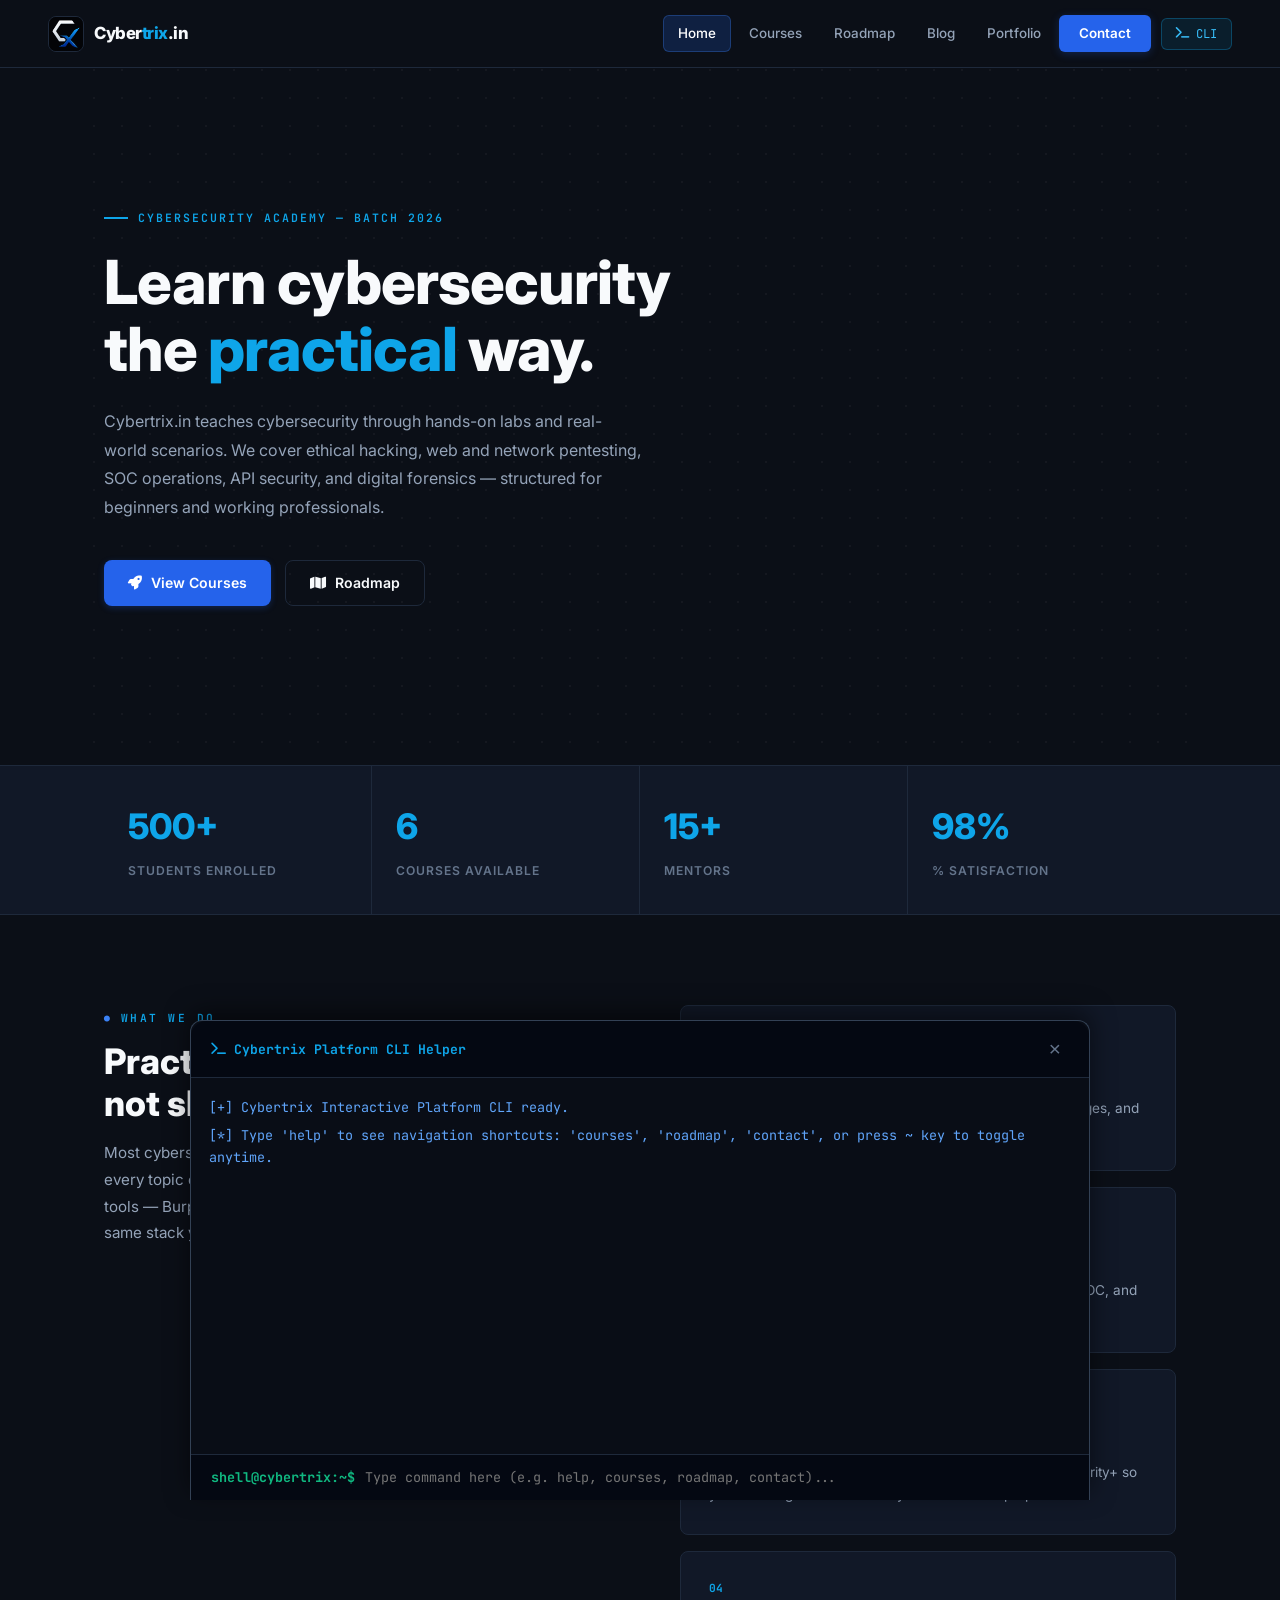
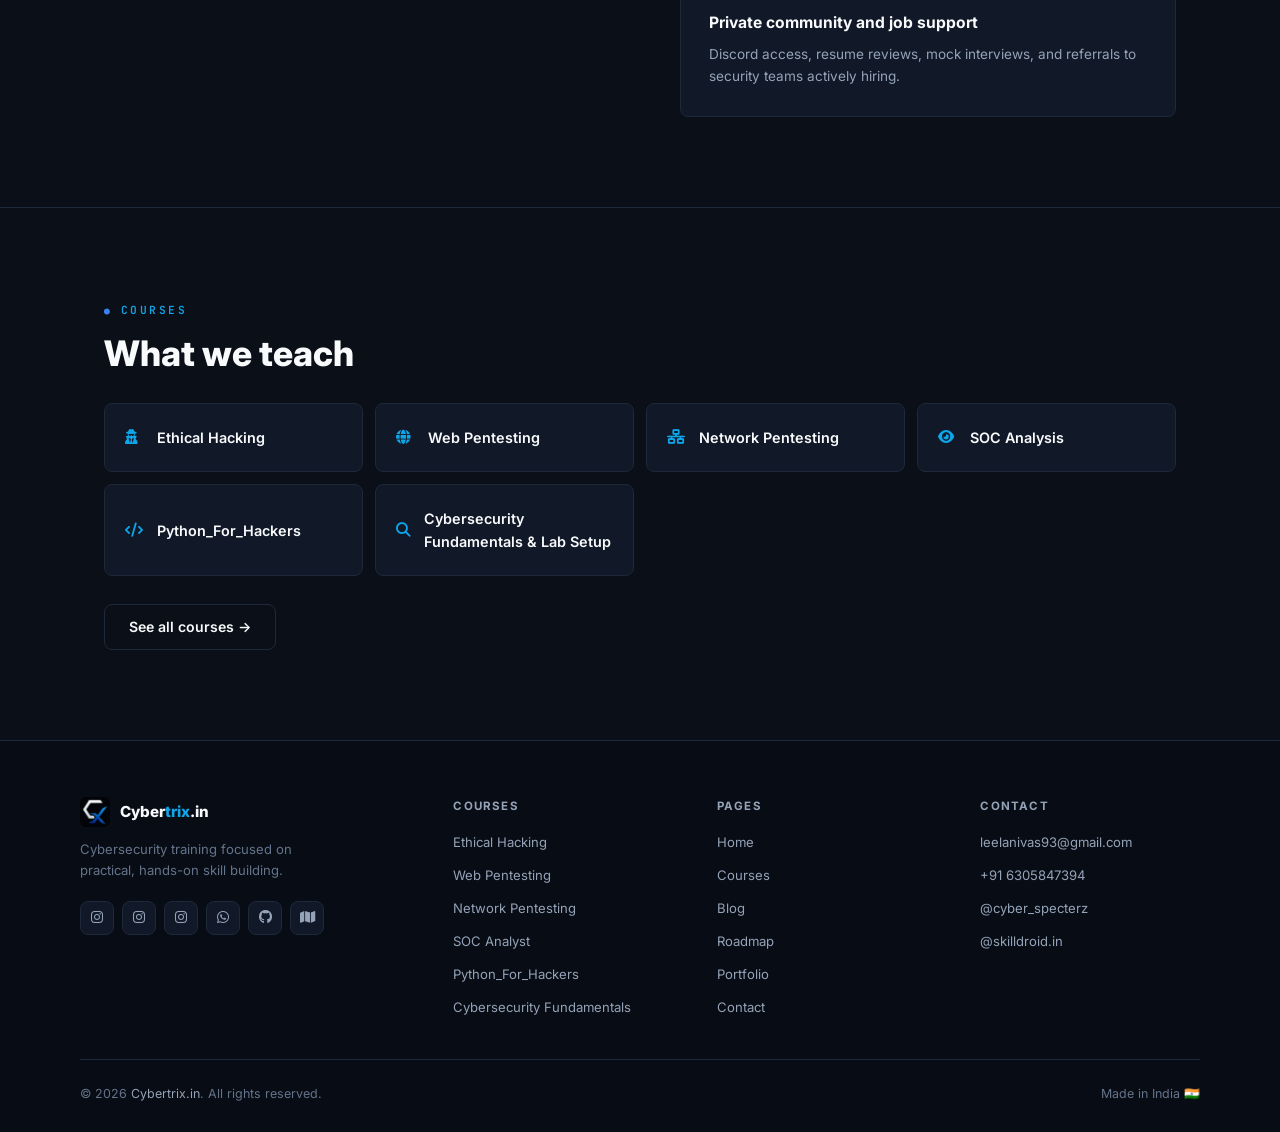
==== commit 8f716d20: "Add files via upload" ====
--- a/cybertrix-site/cybertrix.in/index.html
+++ b/cybertrix-site/cybertrix.in/index.html
@@ -1,808 +1,787 @@
 <!DOCTYPE html>
 <html lang="en">
+
 <head>
-  <meta charset="UTF-8"/>
-  <meta name="viewport" content="width=device-width, initial-scale=1.0"/>
+  <meta charset="UTF-8" />
+  <meta name="viewport" content="width=device-width, initial-scale=1.0" />
   <title>Cybertrix.in — Practical Cybersecurity Training &amp; Labs</title>
-  <meta name="description" content="Cybertrix.in delivers practical hands-on cybersecurity training, ethical hacking masterclasses, web pentesting labs, SOC operations, and digital forensics."/>
-  <meta name="keywords" content="cybersecurity training, ethical hacking masterclass, web pentesting, bug bounty, SOC analyst, digital forensics, Cybertrix"/>
-  <meta property="og:title" content="Cybertrix.in — Practical Cybersecurity Training &amp; Labs"/>
-  <meta property="og:description" content="Master ethical hacking, web pentesting, SOC analysis, and digital forensics through real-world labs."/>
-  <meta property="og:image" content="assets/logo.png"/>
-  <meta name="twitter:card" content="summary_large_image"/>
-  <link rel="icon" type="image/png" href="assets/logo.png"/>
-  <link href="https://fonts.googleapis.com/css2?family=Syne:wght@600;700;800&family=Inter:wght@300;400;500;600;700&family=JetBrains+Mono:wght@400;500;600;700&display=swap" rel="stylesheet"/>
-  <link rel="stylesheet" href="https://cdnjs.cloudflare.com/ajax/libs/font-awesome/6.5.0/css/all.min.css"/>
-  <link rel="stylesheet" href="css/style.css"/>
+  <meta name="description"
+    content="Cybertrix.in delivers practical hands-on cybersecurity training, ethical hacking masterclasses, web pentesting labs, SOC operations, and digital forensics." />
+  <meta name="keywords"
+    content="cybersecurity training, ethical hacking masterclass, web pentesting, bug bounty, SOC analyst, digital forensics, Cybertrix" />
+  <meta property="og:title" content="Cybertrix.in — Practical Cybersecurity Training &amp; Labs" />
+  <meta property="og:description"
+    content="Master ethical hacking, web pentesting, SOC analysis, and digital forensics through real-world labs." />
+  <meta property="og:image" content="assets/logo.png" />
+  <meta name="twitter:card" content="summary_large_image" />
+  <link rel="icon" type="image/png" href="assets/logo.png" />
+  <link
+    href="https://fonts.googleapis.com/css2?family=Inter:wght@300;400;500;600;700;800&family=JetBrains+Mono:wght@400;500;600;700&display=swap"
+    rel="stylesheet" />
+  <link rel="stylesheet" href="https://cdnjs.cloudflare.com/ajax/libs/font-awesome/6.5.0/css/all.min.css" />
+  <link rel="stylesheet" href="css/style.css" />
 </head>
+
 <body>
 
-<div class="cursor" id="cursor"></div>
-<div class="cursor-ring" id="cursorRing"></div>
-
-<!-- NAV -->
-<nav id="navbar">
-  <a class="nav-logo" onclick="showPage('home')">
-    <img src="assets/logo.png" alt="Cybertrix.in"/>
-    <span class="nav-logo-text">Cyber<span>trix</span>.in</span>
-  </a>
-  <ul class="nav-links" id="navLinks">
-    <li><a onclick="showPage('home')"      id="nav-home"      class="active">Home</a></li>
-    <li><a onclick="showPage('courses')"   id="nav-courses">Courses</a></li>
-    <li><a onclick="showPage('books')"     id="nav-books">Free Books</a></li>
-    <li><a onclick="showPage('roadmap')"   id="nav-roadmap">Roadmap</a></li>
-    <li><a onclick="showPage('blogs')"     id="nav-blogs">Blog</a></li>
-    <li><a onclick="showPage('portfolio')" id="nav-portfolio">Portfolio</a></li>
-    <li><a onclick="showPage('contact')"   id="nav-contact" class="nav-cta">Contact</a></li>
-    <li>
-      <button class="btn-cli-trigger" onclick="toggleTerminal()" title="Quick Terminal CLI (Key: ~)">
-        <i class="fas fa-terminal"></i> CLI
-      </button>
-    </li>
-  </ul>
-  <div class="hamburger" id="hamburger" onclick="toggleMenu()">
-    <span></span><span></span><span></span>
-  </div>
-</nav>
-
-
-<!-- ═══════════════════════════════════════
+  <!-- NAV -->
+  <nav id="navbar">
+    <a class="nav-logo" onclick="showPage('home')">
+      <img src="assets/logo.png" alt="Cybertrix.in" />
+      <span class="nav-logo-text">Cyber<span>trix</span>.in</span>
+    </a>
+    <ul class="nav-links" id="navLinks">
+      <li><a onclick="showPage('home')" id="nav-home" class="active">Home</a></li>
+      <li><a onclick="showPage('courses')" id="nav-courses">Courses</a></li>
+      <li><a onclick="showPage('roadmap')" id="nav-roadmap">Roadmap</a></li>
+      <li><a onclick="showPage('blogs')" id="nav-blogs">Blog</a></li>
+      <li><a onclick="showPage('portfolio')" id="nav-portfolio">Portfolio</a></li>
+      <li><a onclick="showPage('contact')" id="nav-contact" class="nav-cta">Contact</a></li>
+      <li>
+        <button class="btn-cli-trigger" onclick="toggleTerminal()" title="Quick Terminal CLI (Key: ~)">
+          <i class="fas fa-terminal"></i> CLI
+        </button>
+      </li>
+    </ul>
+    <div class="hamburger" id="hamburger" onclick="toggleMenu()">
+      <span></span><span></span><span></span>
+    </div>
+  </nav>
+
+
+  <!-- ═══════════════════════════════════════
      HOME
 ════════════════════════════════════════ -->
-<div class="page active" id="page-home">
-
-  <div class="hero">
-    <p class="hero-eyebrow">Cybersecurity Academy — Batch 2026</p>
-    <h1 class="hero-heading">
-      Learn cybersecurity<br>
-      the <em>practical</em> way.
-    </h1>
-    <p class="hero-text">
-      Cybertrix.in teaches cybersecurity through hands-on labs and real-world scenarios.
-      We cover ethical hacking, web and network pentesting, SOC operations, API security,
-      and digital forensics — structured for beginners and working professionals.
-    </p>
-    <div class="hero-actions">
-      <a class="btn btn-solid" onclick="showPage('courses')"><i class="fas fa-rocket"></i> View Courses</a>
-      <a class="btn btn-outline" onclick="showPage('books')"><i class="fas fa-book-open" style="color:var(--cyan)"></i> Free Books</a>
-      <a class="btn btn-outline" onclick="showPage('roadmap')"><i class="fas fa-map"></i> Roadmap</a>
-    </div>
-  </div>
-
-  <div class="stats-strip">
-    <div class="stats-inner">
-      <div class="stat-item reveal">
-        <span class="stat-num" data-count="500">0</span>
-        <span class="stat-label">Students enrolled</span>
-      </div>
-      <div class="stat-item reveal">
-        <span class="stat-num" data-count="6">0</span>
-        <span class="stat-label">Courses available</span>
-      </div>
-      <div class="stat-item reveal">
-        <span class="stat-num" data-count="15">0</span>
-        <span class="stat-label">Mentors</span>
-      </div>
-      <div class="stat-item reveal">
-        <span class="stat-num" data-count="98">0</span>
-        <span class="stat-label">% satisfaction</span>
-      </div>
-    </div>
-  </div>
-
-  <section>
-    <div class="container">
-      <div style="display:grid;grid-template-columns:1fr 1fr;gap:80px;align-items:start;">
-        <div>
-          <span class="section-label">What we do</span>
-          <h2 class="section-heading">Practical skills,<br>not slide decks.</h2>
-          <p class="section-body" style="margin-bottom:20px;">
-            Most cybersecurity courses are just video lectures. At Cybertrix.in, every topic
-            comes with a lab environment where you practice on real tools — Burp Suite, Metasploit,
-            Nmap, Wireshark, Volatility — the same stack you'd use on the job.
-          </p>
-        </div>
-        <div class="why-list">
-          <div class="why-item reveal">
-            <span class="why-num">01</span>
-            <div class="why-title">Hands-on labs with every module</div>
-            <div class="why-desc">Practice on intentionally vulnerable machines, CTF challenges, and simulated environments — no theory-only modules.</div>
-          </div>
-          <div class="why-item reveal">
-            <span class="why-num">02</span>
-            <div class="why-title">Mentorship from practitioners</div>
-            <div class="why-desc">Get guidance from people actively working in pentesting, SOC, and bug bounty — not just course creators.</div>
-          </div>
-          <div class="why-item reveal">
-            <span class="why-num">03</span>
-            <div class="why-title">Curriculum aligned to industry certs</div>
-            <div class="why-desc">Our content maps to CEH, OSCP, eJPT, and CompTIA Security+ so your learning transfers directly to certification prep.</div>
-          </div>
-          <div class="why-item reveal">
-            <span class="why-num">04</span>
-            <div class="why-title">Private community and job support</div>
-            <div class="why-desc">Discord access, resume reviews, mock interviews, and referrals to security teams actively hiring.</div>
-          </div>
-        </div>
-      </div>
-    </div>
-  </section>
-
-  <section style="border-top:1px solid var(--border);">
-    <div class="container">
-      <span class="section-label">Courses</span>
-      <h2 class="section-heading" style="margin-bottom:28px;">What we teach</h2>
-      <div class="teach-grid">
-        <div class="teach-item reveal" onclick="showPage('courses')"><i class="fas fa-user-secret"></i><span>Ethical Hacking</span></div>
-        <div class="teach-item reveal" onclick="showPage('courses')"><i class="fas fa-globe"></i><span>Web Pentesting</span></div>
-        <div class="teach-item reveal" onclick="showPage('courses')"><i class="fas fa-network-wired"></i><span>Network Pentesting</span></div>
-        <div class="teach-item reveal" onclick="showPage('courses')"><i class="fas fa-eye"></i><span>SOC Analysis</span></div>
-        <div class="teach-item reveal" onclick="showPage('courses')"><i class="fas fa-code"></i><span>API Pentesting</span></div>
-        <div class="teach-item reveal" onclick="showPage('courses')"><i class="fas fa-search"></i><span>Digital Forensics</span></div>
-      </div>
-      <div style="margin-top:28px;">
-        <a class="btn btn-outline" onclick="showPage('courses')">See all courses →</a>
-      </div>
-    </div>
-  </section>
-
-</div>
-
-
-<!-- ═══════════════════════════════════════
+  <div class="page active" id="page-home">
+
+    <div class="hero">
+      <p class="hero-eyebrow">Cybersecurity Academy — Batch 2026</p>
+      <h1 class="hero-heading">
+        Learn cybersecurity<br>
+        the <em>practical</em> way.
+      </h1>
+      <p class="hero-text">
+        Cybertrix.in teaches cybersecurity through hands-on labs and real-world scenarios.
+        We cover ethical hacking, web and network pentesting, SOC operations, API security,
+        and digital forensics — structured for beginners and working professionals.
+      </p>
+      <div class="hero-actions">
+        <a class="btn btn-solid" onclick="showPage('courses')"><i class="fas fa-rocket"></i> View Courses</a>
+        <a class="btn btn-outline" onclick="showPage('roadmap')"><i class="fas fa-map"></i> Roadmap</a>
+      </div>
+    </div>
+
+    <div class="stats-strip">
+      <div class="stats-inner">
+        <div class="stat-item reveal">
+          <span class="stat-num" data-count="500">0</span>
+          <span class="stat-label">Students enrolled</span>
+        </div>
+        <div class="stat-item reveal">
+          <span class="stat-num" data-count="6">0</span>
+          <span class="stat-label">Courses available</span>
+        </div>
+        <div class="stat-item reveal">
+          <span class="stat-num" data-count="15">0</span>
+          <span class="stat-label">Mentors</span>
+        </div>
+        <div class="stat-item reveal">
+          <span class="stat-num" data-count="98">0</span>
+          <span class="stat-label">% satisfaction</span>
+        </div>
+      </div>
+    </div>
+
+    <section>
+      <div class="container">
+        <div style="display:grid;grid-template-columns:1fr 1fr;gap:80px;align-items:start;">
+          <div>
+            <span class="section-label">What we do</span>
+            <h2 class="section-heading">Practical skills,<br>not slide decks.</h2>
+            <p class="section-body" style="margin-bottom:20px;">
+              Most cybersecurity courses are just video lectures. At Cybertrix.in, every topic
+              comes with a lab environment where you practice on real tools — Burp Suite, Metasploit,
+              Nmap, Wireshark, Volatility — the same stack you'd use on the job.
+            </p>
+          </div>
+          <div class="why-list">
+            <div class="why-item reveal">
+              <span class="why-num">01</span>
+              <div class="why-title">Hands-on labs with every module</div>
+              <div class="why-desc">Practice on intentionally vulnerable machines, CTF challenges, and simulated
+                environments — no theory-only modules.</div>
+            </div>
+            <div class="why-item reveal">
+              <span class="why-num">02</span>
+              <div class="why-title">Mentorship from practitioners</div>
+              <div class="why-desc">Get guidance from people actively working in pentesting, SOC, and bug bounty — not
+                just course creators.</div>
+            </div>
+            <div class="why-item reveal">
+              <span class="why-num">03</span>
+              <div class="why-title">Curriculum aligned to industry certs</div>
+              <div class="why-desc">Our content maps to CEH, OSCP, eJPT, and CompTIA Security+ so your learning
+                transfers directly to certification prep.</div>
+            </div>
+            <div class="why-item reveal">
+              <span class="why-num">04</span>
+              <div class="why-title">Private community and job support</div>
+              <div class="why-desc">Discord access, resume reviews, mock interviews, and referrals to security teams
+                actively hiring.</div>
+            </div>
+          </div>
+        </div>
+      </div>
+    </section>
+
+    <section style="border-top:1px solid var(--border);">
+      <div class="container">
+        <span class="section-label">Courses</span>
+        <h2 class="section-heading" style="margin-bottom:28px;">What we teach</h2>
+        <div class="teach-grid">
+          <div class="teach-item reveal" onclick="showPage('courses')"><i class="fas fa-user-secret"></i><span>Ethical
+              Hacking</span></div>
+          <div class="teach-item reveal" onclick="showPage('courses')"><i class="fas fa-globe"></i><span>Web
+              Pentesting</span></div>
+          <div class="teach-item reveal" onclick="showPage('courses')"><i class="fas fa-network-wired"></i><span>Network
+              Pentesting</span></div>
+          <div class="teach-item reveal" onclick="showPage('courses')"><i class="fas fa-eye"></i><span>SOC
+              Analysis</span></div>
+          <div class="teach-item reveal" onclick="showPage('courses')"><i
+              class="fas fa-code"></i><span>Python_For_Hackers</span></div>
+          <div class="teach-item reveal" onclick="showPage('courses')"><i class="fas fa-search"></i><span>Cybersecurity
+              Fundamentals & Lab Setup</span></div>
+        </div>
+        <div style="margin-top:28px;">
+          <a class="btn btn-outline" onclick="showPage('courses')">See all courses →</a>
+        </div>
+      </div>
+    </section>
+
+  </div>
+
+
+  <!-- ═══════════════════════════════════════
      COURSES
 ════════════════════════════════════════ -->
-<div class="page" id="page-courses">
-  <div class="page-top">
-    <span class="section-label">Courses</span>
-    <h1 class="page-title">Explore Courses</h1>
-    <p class="page-sub">Hands-on cybersecurity training. Choose from our free foundation courses or comprehensive paid masterclasses with mentorship.</p>
-  </div>
-
-  <section>
-    <div class="container">
-
-      <!-- Course Controls: Filters & Search -->
-      <div class="filter-controls">
-        <div class="filter-tabs">
-          <button class="filter-btn active" onclick="filterCourses('all', this)">All Courses <span class="filter-count">6</span></button>
-          <button class="filter-btn" onclick="filterCourses('free', this)"><i class="fas fa-gift"></i> Free Courses <span class="filter-count">3</span></button>
-          <button class="filter-btn" onclick="filterCourses('paid', this)"><i class="fas fa-gem"></i> Paid Courses <span class="filter-count">3</span></button>
-        </div>
-        <div class="search-wrapper">
-          <i class="fas fa-search"></i>
-          <input type="text" id="courseSearch" class="search-input" placeholder="Search courses or domains..." oninput="applyCourseFilters()"/>
-        </div>
-      </div>
-
-      <div class="courses-grid">
-
-        <!-- FREE COURSE 1 -->
-        <div class="course-card reveal" data-type="free">
-          <div class="course-badges">
-            <span class="badge-tag badge-free">Free Course</span>
-            <span class="badge-price">FREE</span>
-          </div>
-          <span class="course-domain">Fundamentals</span>
-          <span class="course-level">Beginner</span>
-          <h3 class="course-name">Cybersecurity Fundamentals &amp; Lab Setup</h3>
-          <p class="course-desc">Introduction to networking, operating systems, security principles, threat landscapes, and setting up your Kali Linux lab environment.</p>
-          <div class="course-meta">
-            <div class="course-meta-item"><i class="fas fa-clock"></i> 15+ hrs</div>
-            <div class="course-meta-item"><i class="fas fa-flask"></i> 12 labs</div>
-            <div class="course-meta-item"><i class="fas fa-certificate"></i> Certificate</div>
-          </div>
-          <div class="course-btns">
-            <button onclick="openPdfModal('Ethicalhacking.pdf', 'Cybersecurity Fundamentals Syllabus')" class="btn-details"><i class="fas fa-file-alt"></i> Syllabus</button>
-            <a href="https://wa.me/916305847394?text=Hi,%20I'm%20interested%20in%20enrolling%20in%20the%20FREE%20Cybersecurity%20Fundamentals%20course." target="_blank" rel="noopener noreferrer" class="btn-access btn-access-free"><i class="fab fa-whatsapp"></i> Start Free</a>
-          </div>
-        </div>
-
-        <!-- FREE COURSE 2 -->
-        <div class="course-card reveal" data-type="free">
-          <div class="course-badges">
-            <span class="badge-tag badge-free">Free Course</span>
-            <span class="badge-price">FREE</span>
-          </div>
-          <span class="course-domain">Linux Security</span>
-          <span class="course-level">Beginner</span>
-          <h3 class="course-name">Linux &amp; CLI Essentials for Hackers</h3>
-          <p class="course-desc">Master terminal navigation, file permissions, bash commands, shell scripting, process management, and core Linux security concepts.</p>
-          <div class="course-meta">
-            <div class="course-meta-item"><i class="fas fa-clock"></i> 12+ hrs</div>
-            <div class="course-meta-item"><i class="fas fa-flask"></i> 10 labs</div>
-            <div class="course-meta-item"><i class="fas fa-certificate"></i> Certificate</div>
-          </div>
-          <div class="course-btns">
-            <button onclick="openPdfModal('Ethicalhacking.pdf', 'Linux Essentials Syllabus')" class="btn-details"><i class="fas fa-file-alt"></i> Syllabus</button>
-            <a href="https://wa.me/916305847394?text=Hi,%20I'm%20interested%20in%20enrolling%20in%20the%20FREE%20Linux%20Essentials%20course." target="_blank" rel="noopener noreferrer" class="btn-access btn-access-free"><i class="fab fa-whatsapp"></i> Start Free</a>
-          </div>
-        </div>
-
-        <!-- FREE COURSE 3 -->
-        <div class="course-card reveal" data-type="free">
-          <div class="course-badges">
-            <span class="badge-tag badge-free">Free Course</span>
-            <span class="badge-price">FREE</span>
-          </div>
-          <span class="course-domain">Bug Bounty</span>
-          <span class="course-level">Intermediate</span>
-          <h3 class="course-name">Intro to Bug Bounty &amp; Web Recon</h3>
-          <p class="course-desc">Target reconnaissance, subdomain enumeration, content discovery, OSINT tools, and writing professional bug bounty reports.</p>
-          <div class="course-meta">
-            <div class="course-meta-item"><i class="fas fa-clock"></i> 20+ hrs</div>
-            <div class="course-meta-item"><i class="fas fa-flask"></i> 15 labs</div>
-            <div class="course-meta-item"><i class="fas fa-certificate"></i> Certificate</div>
-          </div>
-          <div class="course-btns">
-            <button onclick="openPdfModal('Ethicalhacking.pdf', 'Bug Bounty Recon Syllabus')" class="btn-details"><i class="fas fa-file-alt"></i> Syllabus</button>
-            <a href="https://wa.me/916305847394?text=Hi,%20I'm%20interested%20in%20enrolling%20in%20the%20FREE%20Bug%20Bounty%20Recon%20course." target="_blank" rel="noopener noreferrer" class="btn-access btn-access-free"><i class="fab fa-whatsapp"></i> Start Free</a>
-          </div>
-        </div>
-
-        <!-- PAID COURSE 1 -->
-        <div class="course-card reveal" data-type="paid">
-          <div class="course-badges">
-            <span class="badge-tag badge-paid">Paid Course</span>
-            <span class="badge-price paid">₹1,499</span>
-          </div>
-          <span class="course-domain">Ethical Hacking</span>
-          <span class="course-level">Beginner → Advanced</span>
-          <h3 class="course-name">Ethical Hacking Masterclass (CEH)</h3>
-          <p class="course-desc">Reconnaissance, scanning, exploitation, post-exploitation, privilege escalation, and pentest reporting. CEH aligned curriculum.</p>
-          <div class="course-meta">
-            <div class="course-meta-item"><i class="fas fa-clock"></i> 40+ hrs</div>
-            <div class="course-meta-item"><i class="fas fa-flask"></i> 40 labs</div>
-            <div class="course-meta-item"><i class="fas fa-certificate"></i> Certificate</div>
-          </div>
-          <div class="course-btns">
-            <a href="Ethicalhacking.pdf" target="_blank" rel="noopener noreferrer" class="btn-details"><i class="fas fa-file-alt"></i> Syllabus</a>
-            <a href="https://wa.me/916305847394?text=Hi,%20I'm%20interested%20in%20the%20Paid%20Ethical%20Hacking%20Masterclass%20(₹1,499)." target="_blank" rel="noopener noreferrer" class="btn-access"><i class="fab fa-whatsapp"></i> Enroll Now</a>
-          </div>
-        </div>
-
-        <!-- PAID COURSE 2 -->
-        <div class="course-card reveal" data-type="paid">
-          <div class="course-badges">
-            <span class="badge-tag badge-paid">Paid Course</span>
-            <span class="badge-price paid">₹2,499</span>
-          </div>
-          <span class="course-domain">Web Security</span>
-          <span class="course-level">Intermediate → Advanced</span>
-          <h3 class="course-name">Web Application Pentesting Pro</h3>
-          <p class="course-desc">OWASP Top 10 deep dive, SQL injection, XSS, CSRF, SSRF, JWT vulnerabilities, broken authentication, and business logic exploitation.</p>
-          <div class="course-meta">
-            <div class="course-meta-item"><i class="fas fa-clock"></i> 50+ hrs</div>
-            <div class="course-meta-item"><i class="fas fa-flask"></i> 35 labs</div>
-            <div class="course-meta-item"><i class="fas fa-certificate"></i> Certificate</div>
-          </div>
-          <div class="course-btns">
-            <button onclick="openPdfModal('Ethicalhacking.pdf', 'Web Pentesting Pro Syllabus')" class="btn-details"><i class="fas fa-file-alt"></i> Syllabus</button>
-            <a href="https://wa.me/916305847394?text=Hi,%20I'm%20interested%20in%20the%20Paid%20Web%20Application%20Pentesting%20Pro%20course%20(₹2,499)." target="_blank" rel="noopener noreferrer" class="btn-access"><i class="fab fa-whatsapp"></i> Enroll Now</a>
-          </div>
-        </div>
-
-        <!-- PAID COURSE 3 -->
-        <div class="course-card reveal" data-type="paid">
-          <div class="course-badges">
-            <span class="badge-tag badge-paid">Paid Course</span>
-            <span class="badge-price paid">₹2,999</span>
-          </div>
-          <span class="course-domain">Blue Team / SOC</span>
-          <span class="course-level">Intermediate → Advanced</span>
-          <h3 class="course-name">SOC Analyst &amp; Threat Hunting Bootcamp</h3>
-          <p class="course-desc">SIEM tools (Splunk/ELK), log analysis, alert triage, threat intelligence, malware analysis basics, and incident response workflow.</p>
-          <div class="course-meta">
-            <div class="course-meta-item"><i class="fas fa-clock"></i> 55+ hrs</div>
-            <div class="course-meta-item"><i class="fas fa-flask"></i> 30 labs</div>
-            <div class="course-meta-item"><i class="fas fa-certificate"></i> Certificate</div>
-          </div>
-          <div class="course-btns">
-            <button onclick="openPdfModal('Ethicalhacking.pdf', 'SOC Analyst Bootcamp Syllabus')" class="btn-details"><i class="fas fa-file-alt"></i> Syllabus</button>
-            <a href="https://wa.me/916305847394?text=Hi,%20I'm%20interested%20in%20the%20Paid%20SOC%20Analyst%20Bootcamp%20(₹2,999)." target="_blank" rel="noopener noreferrer" class="btn-access"><i class="fab fa-whatsapp"></i> Enroll Now</a>
-          </div>
-        </div>
-
-      </div>
-    </div>
-  </section>
-</div>
-
-
-<!-- ═══════════════════════════════════════
-     FREE BOOKS
-════════════════════════════════════════ -->
-<div class="page" id="page-books">
-  <div class="page-top">
-    <span class="section-label">Free Library</span>
-    <h1 class="page-title">Free Cybersecurity eBooks &amp; PDFs</h1>
-    <p class="page-sub">Download high-quality handbooks, cheat sheets, and practical reference guides curated by the Cybertrix team — 100% free.</p>
-  </div>
-
-  <section>
-    <div class="container">
-      <div class="filter-controls">
-        <div style="font-family:var(--font-mono);font-size:0.8rem;color:var(--muted2);display:flex;align-items:center;gap:8px;">
-          <i class="fas fa-book-open" style="color:var(--cyan);"></i> Showing <strong style="color:var(--text);">6 Free eBooks &amp; Guides</strong>
-        </div>
-        <div class="search-wrapper">
-          <i class="fas fa-search"></i>
-          <input type="text" id="bookSearch" class="search-input" placeholder="Search books by title or topic..." oninput="searchBooks()"/>
-        </div>
-      </div>
-
-      <div class="books-grid">
-
-        <div class="book-card reveal">
-          <div class="book-cover">
-            <i class="fas fa-user-secret book-cover-icon"></i>
-            <span class="book-tag-badge">PDF • FREE</span>
-          </div>
-          <h3 class="book-title">Ethical Hacking &amp; Pentesting Handbook</h3>
-          <div class="book-author"><i class="fas fa-pen-nib"></i> By Leela Nivas Jampala</div>
-          <p class="book-desc">Comprehensive handbook covering network scanning, vulnerability assessment, web attacks, exploitation, and ethical hacking fundamentals.</p>
-          <div class="book-meta">
-            <span class="book-meta-item"><i class="fas fa-file-pdf" style="color:#ef4444;"></i> PDF Document</span>
-            <span class="book-meta-item"><i class="fas fa-check-circle" style="color:#10b981;"></i> Verified Free</span>
-          </div>
-          <div class="book-actions">
-            <button onclick="openPdfModal('Ethicalhacking.pdf', 'Ethical Hacking & Pentesting Handbook')" class="btn-book-view"><i class="fas fa-eye"></i> Read Online</button>
-            <a href="Ethicalhacking.pdf" download class="btn-book-download"><i class="fas fa-download"></i> Download</a>
-          </div>
-        </div>
-
-        <div class="book-card reveal">
-          <div class="book-cover">
-            <i class="fas fa-globe book-cover-icon"></i>
-            <span class="book-tag-badge">EBOOK • FREE</span>
-          </div>
-          <h3 class="book-title">Web Application Hacking Field Guide</h3>
-          <div class="book-author"><i class="fas fa-pen-nib"></i> By Cybertrix Research</div>
-          <p class="book-desc">Practical methodologies for identifying SQL injection, cross-site scripting (XSS), IDORs, and broken authorization in modern web apps.</p>
-          <div class="book-meta">
-            <span class="book-meta-item"><i class="fas fa-book" style="color:#60a5fa;"></i> Reference Guide</span>
-            <span class="book-meta-item"><i class="fas fa-check-circle" style="color:#10b981;"></i> Verified Free</span>
-          </div>
-          <div class="book-actions">
-            <button onclick="openPdfModal('Ethicalhacking.pdf', 'Web Application Hacking Field Guide')" class="btn-book-view"><i class="fas fa-eye"></i> Read Online</button>
-            <a href="Ethicalhacking.pdf" download class="btn-book-download"><i class="fas fa-download"></i> Download</a>
-          </div>
-        </div>
-
-        <div class="book-card reveal">
-          <div class="book-cover">
-            <i class="fab fa-linux book-cover-icon"></i>
-            <span class="book-tag-badge">CHEATBOOK • FREE</span>
-          </div>
-          <h3 class="book-title">Linux Command Line Cheatbook for Hackers</h3>
-          <div class="book-author"><i class="fas fa-pen-nib"></i> By Cybertrix Team</div>
-          <p class="book-desc">Essential terminal commands, bash one-liners, grep tricks, network utilities, and shell scripting reference for penetration testers.</p>
-          <div class="book-meta">
-            <span class="book-meta-item"><i class="fas fa-terminal" style="color:#10b981;"></i> CLI Pocketbook</span>
-            <span class="book-meta-item"><i class="fas fa-check-circle" style="color:#10b981;"></i> Verified Free</span>
-          </div>
-          <div class="book-actions">
-            <button onclick="openPdfModal('Ethicalhacking.pdf', 'Linux Command Line Cheatbook')" class="btn-book-view"><i class="fas fa-eye"></i> Read Online</button>
-            <a href="Ethicalhacking.pdf" download class="btn-book-download"><i class="fas fa-download"></i> Download</a>
-          </div>
-        </div>
-
-        <div class="book-card reveal">
-          <div class="book-cover">
-            <i class="fas fa-shield-alt book-cover-icon"></i>
-            <span class="book-tag-badge">PDF • FREE</span>
-          </div>
-          <h3 class="book-title">SOC Analyst &amp; SIEM Survival Manual</h3>
-          <div class="book-author"><i class="fas fa-pen-nib"></i> By Cybertrix Blue Team</div>
-          <p class="book-desc">Defensive security playbook covering log parsing, Splunk queries, alert investigation, indicator of compromise (IoC) tracking, and threat triage.</p>
-          <div class="book-meta">
-            <span class="book-meta-item"><i class="fas fa-file-pdf" style="color:#ef4444;"></i> Blue Team PDF</span>
-            <span class="book-meta-item"><i class="fas fa-check-circle" style="color:#10b981;"></i> Verified Free</span>
-          </div>
-          <div class="book-actions">
-            <button onclick="openPdfModal('Ethicalhacking.pdf', 'SOC Analyst & SIEM Survival Manual')" class="btn-book-view"><i class="fas fa-eye"></i> Read Online</button>
-            <a href="Ethicalhacking.pdf" download class="btn-book-download"><i class="fas fa-download"></i> Download</a>
-          </div>
-        </div>
-
-        <div class="book-card reveal">
-          <div class="book-cover">
-            <i class="fas fa-bug book-cover-icon"></i>
-            <span class="book-tag-badge">EBOOK • FREE</span>
-          </div>
-          <h3 class="book-title">Bug Bounty Reconnaissance Playbook</h3>
-          <div class="book-author"><i class="fas fa-pen-nib"></i> By Leela Nivas Jampala</div>
-          <p class="book-desc">Automated recon workflows, asset discovery techniques, OSINT tools, subfinder, httpx, and Nuclei scanning strategies for bug hunters.</p>
-          <div class="book-meta">
-            <span class="book-meta-item"><i class="fas fa-bug" style="color:#f59e0b;"></i> Bounty Playbook</span>
-            <span class="book-meta-item"><i class="fas fa-check-circle" style="color:#10b981;"></i> Verified Free</span>
-          </div>
-          <div class="book-actions">
-            <button onclick="openPdfModal('Ethicalhacking.pdf', 'Bug Bounty Reconnaissance Playbook')" class="btn-book-view"><i class="fas fa-eye"></i> Read Online</button>
-            <a href="Ethicalhacking.pdf" download class="btn-book-download"><i class="fas fa-download"></i> Download</a>
-          </div>
-        </div>
-
-        <div class="book-card reveal">
-          <div class="book-cover">
-            <i class="fas fa-search book-cover-icon"></i>
-            <span class="book-tag-badge">PDF • FREE</span>
-          </div>
-          <h3 class="book-title">Digital Forensics &amp; Memory Analysis Guide</h3>
-          <div class="book-author"><i class="fas fa-pen-nib"></i> By Cybertrix Forensics Lab</div>
-          <p class="book-desc">Step-by-step memory dump analysis using Volatility 3, disk artifact recovery, registry forensics, and malware triage basics.</p>
-          <div class="book-meta">
-            <span class="book-meta-item"><i class="fas fa-file-pdf" style="color:#ef4444;"></i> Forensics Guide</span>
-            <span class="book-meta-item"><i class="fas fa-check-circle" style="color:#10b981;"></i> Verified Free</span>
-          </div>
-          <div class="book-actions">
-            <button onclick="openPdfModal('Ethicalhacking.pdf', 'Digital Forensics & Memory Analysis Guide')" class="btn-book-view"><i class="fas fa-eye"></i> Read Online</button>
-            <a href="Ethicalhacking.pdf" download class="btn-book-download"><i class="fas fa-download"></i> Download</a>
-          </div>
-        </div>
-
-      </div>
-    </div>
-  </section>
-</div>
-
-
-<!-- ═══════════════════════════════════════
+  <div class="page" id="page-courses">
+    <div class="page-top">
+      <span class="section-label">Courses</span>
+      <h1 class="page-title">Explore Courses</h1>
+      <p class="page-sub">Hands-on cybersecurity training. Choose from our free foundation courses or comprehensive paid
+        masterclasses with mentorship.</p>
+    </div>
+
+    <section>
+      <div class="container">
+
+        <!-- Course Controls: Filters & Search -->
+        <div class="filter-controls">
+          <div class="filter-tabs">
+            <button class="filter-btn active" onclick="filterCourses('all', this)">All Courses <span
+                class="filter-count">6</span></button>
+            <button class="filter-btn" onclick="filterCourses('free', this)"><i class="fas fa-gift"></i> Free Courses
+              <span class="filter-count">2</span></button>
+            <button class="filter-btn" onclick="filterCourses('paid', this)"><i class="fas fa-gem"></i> Paid Courses
+              <span class="filter-count">4</span></button>
+          </div>
+          <div class="search-wrapper">
+            <i class="fas fa-search"></i>
+            <input type="text" id="courseSearch" class="search-input" placeholder="Search courses or domains..."
+              oninput="applyCourseFilters()" />
+          </div>
+        </div>
+
+        <div class="courses-grid">
+
+          <!-- FREE COURSE 1 -->
+          <div class="course-card reveal" data-type="free">
+            <div class="course-banner">
+              <img src="assets/course-banner-1.jpg" alt="Cybersecurity Fundamentals &amp; Lab Setup" />
+              <span class="course-banner-domain">Fundamentals</span>
+              <span class="badge-tag badge-free">Free Course</span>
+            </div>
+            <div class="course-body">
+              <div class="course-badges">
+                <span class="course-level">Beginner</span>
+                <span class="badge-price">FREE</span>
+              </div>
+              <h3 class="course-name">Cybersecurity Fundamentals &amp; Lab Setup</h3>
+              <p class="course-desc">Introduction to networking, operating systems, security principles, threat
+                landscapes, and setting up your Kali Linux lab environment.</p>
+              <div class="course-meta">
+                <div class="course-meta-item"><i class="fas fa-clock"></i> 15+ hrs</div>
+                <div class="course-meta-item"><i class="fas fa-flask"></i> 12 labs</div>
+                <div class="course-meta-item"><i class="fas fa-certificate"></i> Certificate</div>
+              </div>
+              <div class="course-btns">
+                <!-- ADD YOUR YOUTUBE VIDEO LINK BELOW IN PLACE OF 'YOUR_YOUTUBE_LINK_HERE' -->
+                <button onclick="openVideoModal('YOUR_YOUTUBE_LINK_HERE', 'Cybersecurity Fundamentals Course')"
+                  class="btn-access btn-access-free btn-access-full"><i class="fas fa-play-circle"></i> Access
+                  Course</button>
+              </div>
+            </div>
+          </div>
+
+          <!-- FREE COURSE 2 -->
+          <div class="course-card reveal" data-type="free">
+            <div class="course-banner">
+              <img src="assets/course-banner-5.jpg" alt="Linux &amp; CLI Essentials for Hackers" />
+              <span class="course-banner-domain">Linux Security</span>
+              <span class="badge-tag badge-free">Free Course</span>
+            </div>
+            <div class="course-body">
+              <div class="course-badges">
+                <span class="course-level">Beginner</span>
+                <span class="badge-price">FREE</span>
+              </div>
+              <h3 class="course-name">Linux &amp; CLI Essentials for Hackers</h3>
+              <p class="course-desc">Master terminal navigation, file permissions, bash commands, shell scripting,
+                process management, and core Linux security concepts.</p>
+              <div class="course-meta">
+                <div class="course-meta-item"><i class="fas fa-clock"></i> 12+ hrs</div>
+                <div class="course-meta-item"><i class="fas fa-flask"></i> 10 labs</div>
+                <div class="course-meta-item"><i class="fas fa-certificate"></i> Certificate</div>
+              </div>
+              <div class="course-btns">
+                <!-- ADD YOUR YOUTUBE VIDEO LINK BELOW IN PLACE OF 'YOUR_YOUTUBE_LINK_HERE' -->
+                <button onclick="openVideoModal('YOUR_YOUTUBE_LINK_HERE', 'Linux &amp; CLI Essentials Course')"
+                  class="btn-access btn-access-free btn-access-full"><i class="fas fa-play-circle"></i> Access
+                  Course</button>
+              </div>
+            </div>
+          </div>
+
+          <!-- PAID COURSE: PYTHON FOR HACKERS -->
+          <div class="course-card reveal" data-type="paid">
+            <div class="course-banner">
+              <img src="assets/course-banner-3.jpg" alt="Python For Hackers" />
+              <span class="course-banner-domain">Python / Scripting</span>
+              <span class="badge-tag badge-paid">Paid Course</span>
+            </div>
+            <div class="course-body">
+              <div class="course-badges">
+                <span class="course-level">Beginner → Advanced</span>
+                <span class="badge-price paid">₹999</span>
+              </div>
+              <h3 class="course-name">Python For Hackers</h3>
+              <p class="course-desc">Master Python scripting for cybersecurity, custom exploit development, port
+                scanners, keyloggers, packet sniffers, and automated recon tools.</p>
+              <div class="course-meta">
+                <div class="course-meta-item"><i class="fas fa-clock"></i> 25+ hrs</div>
+                <div class="course-meta-item"><i class="fas fa-flask"></i> 20 labs</div>
+                <div class="course-meta-item"><i class="fas fa-certificate"></i> Certificate</div>
+              </div>
+              <div class="course-btns">
+                <button onclick="openPdfModal('assets/pdfs/Python_For_Hackers.pdf', 'Python For Hackers Syllabus')"
+                  class="btn-details"><i class="fas fa-file-alt"></i> Syllabus</button>
+                <a href="https://wa.me/916305847394?text=Hi,%20I'm%20interested%20in%20the%20Paid%20Python%20For%20Hackers%20course%20(₹999)."
+                  target="_blank" rel="noopener noreferrer" class="btn-access"><i class="fab fa-whatsapp"></i> Enroll
+                  Now</a>
+              </div>
+            </div>
+          </div>
+
+          <!-- PAID COURSE 1 -->
+          <div class="course-card reveal" data-type="paid">
+            <div class="course-banner">
+              <img src="assets/course-banner-2.jpg" alt="Ethical Hacking Masterclass (CEH)" />
+              <span class="course-banner-domain">Ethical Hacking</span>
+              <span class="badge-tag badge-paid">Paid Course</span>
+            </div>
+            <div class="course-body">
+              <div class="course-badges">
+                <span class="course-level">Beginner → Advanced</span>
+                <span class="badge-price paid">₹2,499</span>
+              </div>
+              <h3 class="course-name">Ethical Hacking Masterclass (CEH)</h3>
+              <p class="course-desc">Reconnaissance, scanning, exploitation, post-exploitation, privilege escalation,
+                and pentest reporting. CEH aligned curriculum.</p>
+              <div class="course-meta">
+                <div class="course-meta-item"><i class="fas fa-clock"></i> 40+ hrs</div>
+                <div class="course-meta-item"><i class="fas fa-flask"></i> 40 labs</div>
+                <div class="course-meta-item"><i class="fas fa-certificate"></i> Certificate</div>
+              </div>
+              <div class="course-btns">
+                <button onclick="openPdfModal('assets/pdfs/Ethicalhacking.pdf', 'Ethical Hacking Masterclass Syllabus')"
+                  class="btn-details"><i class="fas fa-file-alt"></i> Syllabus</button>
+                <a href="https://wa.me/916305847394?text=Hi,%20I'm%20interested%20in%20the%20Paid%20Ethical%20Hacking%20Masterclass%20(₹2,499)."
+                  target="_blank" rel="noopener noreferrer" class="btn-access"><i class="fab fa-whatsapp"></i> Enroll
+                  Now</a>
+              </div>
+            </div>
+          </div>
+
+          <!-- PAID COURSE 2 -->
+          <div class="course-card reveal" data-type="paid">
+            <div class="course-banner">
+              <img src="assets/course-banner-4.jpg" alt="Web Application Pentesting Pro" />
+              <span class="course-banner-domain">Web Security</span>
+              <span class="badge-tag badge-paid">Paid Course</span>
+            </div>
+            <div class="course-body">
+              <div class="course-badges">
+                <span class="course-level">Intermediate → Advanced</span>
+                <span class="badge-price paid">₹2,499</span>
+              </div>
+              <h3 class="course-name">Web Application Pentesting Pro</h3>
+              <p class="course-desc">OWASP Top 10 deep dive, SQL injection, XSS, CSRF, SSRF, JWT vulnerabilities, broken
+                authentication, and business logic exploitation.</p>
+              <div class="course-meta">
+                <div class="course-meta-item"><i class="fas fa-clock"></i> 50+ hrs</div>
+                <div class="course-meta-item"><i class="fas fa-flask"></i> 35 labs</div>
+                <div class="course-meta-item"><i class="fas fa-certificate"></i> Certificate</div>
+              </div>
+              <div class="course-btns">
+                <button onclick="openPdfModal('assets/pdfs/Ethicalhacking.pdf', 'Web Pentesting Pro Syllabus')"
+                  class="btn-details"><i class="fas fa-file-alt"></i> Syllabus</button>
+                <a href="https://wa.me/916305847394?text=Hi,%20I'm%20interested%20in%20the%20Paid%20Web%20Application%20Pentesting%20Pro%20course%20(₹2,499)."
+                  target="_blank" rel="noopener noreferrer" class="btn-access"><i class="fab fa-whatsapp"></i> Enroll
+                  Now</a>
+              </div>
+            </div>
+          </div>
+
+          <!-- PAID COURSE 3 -->
+          <div class="course-card reveal" data-type="paid">
+            <div class="course-banner">
+              <img src="assets/course-banner-6.jpg" alt="SOC Analyst &amp; Threat Hunting Bootcamp" />
+              <span class="course-banner-domain">Blue Team / SOC</span>
+              <span class="badge-tag badge-paid">Paid Course</span>
+            </div>
+            <div class="course-body">
+              <div class="course-badges">
+                <span class="course-level">Intermediate → Advanced</span>
+                <span class="badge-price paid">₹2,999</span>
+              </div>
+              <h3 class="course-name">SOC Analyst &amp; Threat Hunting Bootcamp</h3>
+              <p class="course-desc">SIEM tools (Splunk/ELK), log analysis, alert triage, threat intelligence, malware
+                analysis basics, and incident response workflow.</p>
+              <div class="course-meta">
+                <div class="course-meta-item"><i class="fas fa-clock"></i> 55+ hrs</div>
+
+                <div class="course-meta-item"><i class="fas fa-certificate"></i> Certificate</div>
+              </div>
+              <div class="course-btns">
+                <button onclick="openPdfModal('assets/pdfs/Ethicalhacking.pdf', 'SOC Analyst Bootcamp Syllabus')"
+                  class="btn-details"><i class="fas fa-file-alt"></i> Syllabus</button>
+                <a href="https://wa.me/916305847394?text=Hi,%20I'm%20interested%20in%20the%20Paid%20SOC%20Analyst%20Bootcamp%20(₹2,999)."
+                  target="_blank" rel="noopener noreferrer" class="btn-access"><i class="fab fa-whatsapp"></i> Enroll
+                  Now</a>
+              </div>
+            </div>
+          </div>
+
+        </div>
+      </div>
+    </section>
+  </div>
+
+
+
+  <!-- ═══════════════════════════════════════
      ROADMAP
 ════════════════════════════════════════ -->
-<div class="page" id="page-roadmap">
-  <div class="roadmap-page-inner">
-    <span class="section-label">Roadmap</span>
-    <h1 class="page-title" style="margin-bottom:10px;">Cybersecurity roadmap</h1>
-    <p class="page-sub">
-      Not sure where to start or what to learn next? The roadmap breaks down each domain — tools, concepts, and progression path — hosted on GitHub so it stays current.
-    </p>
-    <div class="roadmap-domains">
-      <div class="roadmap-domain"><i class="fas fa-user-secret"></i>Ethical Hacking</div>
-      <div class="roadmap-domain"><i class="fas fa-globe"></i>Web Pentesting</div>
-      <div class="roadmap-domain"><i class="fas fa-network-wired"></i>Network Security</div>
-      <div class="roadmap-domain"><i class="fas fa-eye"></i>SOC / Blue Team</div>
-      <div class="roadmap-domain"><i class="fas fa-code"></i>API Security</div>
-      <div class="roadmap-domain"><i class="fas fa-search"></i>Digital Forensics</div>
-      <div class="roadmap-domain"><i class="fas fa-bug"></i>Bug Bounty</div>
-      <div class="roadmap-domain"><i class="fas fa-cloud"></i>Cloud Security</div>
-    </div>
-    <!-- Replace with your GitHub link -->
-    <a href="https://nivas-cyber.github.io/cybersecurity-roadmap/" target="_blank" rel="noopener noreferrer" class="btn btn-solid" style="gap:10px;">
-      <i class="fab fa-github"></i> Open roadmap on GitHub
-    </a>
-  </div>
-</div>
-
-
-<!-- ═══════════════════════════════════════
+  <div class="page" id="page-roadmap">
+    <div class="roadmap-page-inner">
+      <span class="section-label">Roadmap</span>
+      <h1 class="page-title" style="margin-bottom:10px;">Cybersecurity roadmap</h1>
+      <p class="page-sub">
+        Not sure where to start or what to learn next? The roadmap breaks down each domain — tools, concepts, and
+        progression path — hosted on GitHub so it stays current.
+      </p>
+      <div class="roadmap-domains">
+        <div class="roadmap-domain"><i class="fas fa-user-secret"></i>Ethical Hacking</div>
+        <div class="roadmap-domain"><i class="fas fa-globe"></i>Web Pentesting</div>
+        <div class="roadmap-domain"><i class="fas fa-network-wired"></i>Network Security</div>
+        <div class="roadmap-domain"><i class="fas fa-eye"></i>SOC / Blue Team</div>
+        <div class="roadmap-domain"><i class="fas fa-code"></i>API Security</div>
+        <div class="roadmap-domain"><i class="fas fa-search"></i>Digital Forensics</div>
+        <div class="roadmap-domain"><i class="fas fa-bug"></i>Bug Bounty</div>
+        <div class="roadmap-domain"><i class="fas fa-cloud"></i>Cloud Security</div>
+      </div>
+      <a href="https://nivas-cyber.github.io/cybersecurity-roadmap/" target="_blank" rel="noopener noreferrer"
+        class="btn btn-solid" style="gap:10px;">
+        <i class="fab fa-github"></i> Open roadmap on GitHub
+      </a>
+    </div>
+  </div>
+
+
+  <!-- ═══════════════════════════════════════
      BLOG
 ════════════════════════════════════════ -->
-<div class="page" id="page-blogs">
-  <div class="page-top">
-    <span class="section-label">Blog</span>
-    <h1 class="page-title">Writeups &amp; guides</h1>
-    <p class="page-sub">Technical writeups, CTF solutions, tool guides, and security research from the Cybertrix team.</p>
-  </div>
-
-  <section>
-    <div class="blogs-inner">
-      <div class="blogs-grid">
-
-        <div class="blog-card reveal">
-          <span class="blog-tag">Web Security</span>
-          <h3 class="blog-title">OWASP Top 10 — A practical walkthrough for beginners</h3>
-          <p class="blog-excerpt">What the OWASP Top 10 actually means with working examples, not just definitions. Covers injection, broken auth, IDOR, and more.</p>
-          <span class="blog-soon">Coming soon</span>
-        </div>
-
-        <div class="blog-card reveal">
-          <span class="blog-tag">Bug Bounty</span>
-          <h3 class="blog-title">How I found a $5000 SSRF on a production application</h3>
-          <p class="blog-excerpt">Step-by-step walkthrough of finding and reporting a Server-Side Request Forgery vulnerability — recon, discovery, proof of concept, report.</p>
-          <span class="blog-soon">Coming soon</span>
-        </div>
-
-        <div class="blog-card reveal">
-          <span class="blog-tag">Forensics</span>
-          <h3 class="blog-title">Memory forensics with Volatility 3 — from zero</h3>
-          <p class="blog-excerpt">How to extract passwords, find malicious processes, and analyze network connections from a memory dump using Volatility 3.</p>
-          <span class="blog-soon">Coming soon</span>
-        </div>
-
-        <div class="blog-card reveal">
-          <span class="blog-tag">Active Directory</span>
-          <h3 class="blog-title">Active Directory attacks — Kerberoasting to Domain Admin</h3>
-          <p class="blog-excerpt">Covers the full AD attack chain: enumeration with BloodHound, Kerberoasting, Pass-the-Hash, and privilege escalation paths.</p>
-          <span class="blog-soon">Coming soon</span>
-        </div>
-
-        <div class="blog-card reveal">
-          <span class="blog-tag">SOC</span>
-          <h3 class="blog-title">What the SOC analyst job actually looks like</h3>
-          <p class="blog-excerpt">An honest breakdown of L1/L2 SOC work — tools, alert volume, triage process, shift realities, and what skills actually matter.</p>
-          <span class="blog-soon">Coming soon</span>
-        </div>
-
-        <div class="blog-card reveal">
-          <span class="blog-tag">API Security</span>
-          <h3 class="blog-title">API hacking — BOLA, BFLA, and broken auth in practice</h3>
-          <p class="blog-excerpt">The most common API vulnerabilities demonstrated with real request/response examples using Burp Suite and Postman.</p>
-          <span class="blog-soon">Coming soon</span>
-        </div>
-
-      </div>
-      <div class="blogs-more">More posts dropping soon</div>
-    </div>
-  </section>
-</div>
-
-
-<!-- ═══════════════════════════════════════
+  <div class="page" id="page-blogs">
+    <div class="page-top">
+      <span class="section-label">Blog</span>
+      <h1 class="page-title">Writeups &amp; guides</h1>
+      <p class="page-sub">Technical writeups, CTF solutions, tool guides, and security research from the Cybertrix team.
+      </p>
+    </div>
+
+    <section>
+      <div class="blogs-inner">
+        <div class="blogs-grid">
+
+          <div class="blog-card reveal">
+            <span class="blog-tag">Web Security</span>
+            <h3 class="blog-title">OWASP Top 10 — A practical walkthrough for beginners</h3>
+            <p class="blog-excerpt">What the OWASP Top 10 actually means with working examples, not just definitions.
+              Covers injection, broken auth, IDOR, and more.</p>
+            <span class="blog-soon">Coming soon</span>
+          </div>
+
+          <div class="blog-card reveal">
+            <span class="blog-tag">Bug Bounty</span>
+            <h3 class="blog-title">How I found a $5000 SSRF on a production application</h3>
+            <p class="blog-excerpt">Step-by-step walkthrough of finding and reporting a Server-Side Request Forgery
+              vulnerability — recon, discovery, proof of concept, report.</p>
+            <span class="blog-soon">Coming soon</span>
+          </div>
+
+          <div class="blog-card reveal">
+            <span class="blog-tag">Forensics</span>
+            <h3 class="blog-title">Memory forensics with Volatility 3 — from zero</h3>
+            <p class="blog-excerpt">How to extract passwords, find malicious processes, and analyze network connections
+              from a memory dump using Volatility 3.</p>
+            <span class="blog-soon">Coming soon</span>
+          </div>
+
+          <div class="blog-card reveal">
+            <span class="blog-tag">Active Directory</span>
+            <h3 class="blog-title">Active Directory attacks — Kerberoasting to Domain Admin</h3>
+            <p class="blog-excerpt">Covers the full AD attack chain: enumeration with BloodHound, Kerberoasting,
+              Pass-the-Hash, and privilege escalation paths.</p>
+            <span class="blog-soon">Coming soon</span>
+          </div>
+
+          <div class="blog-card reveal">
+            <span class="blog-tag">SOC</span>
+            <h3 class="blog-title">What the SOC analyst job actually looks like</h3>
+            <p class="blog-excerpt">An honest breakdown of L1/L2 SOC work — tools, alert volume, triage process, shift
+              realities, and what skills actually matter.</p>
+            <span class="blog-soon">Coming soon</span>
+          </div>
+
+          <div class="blog-card reveal">
+            <span class="blog-tag">API Security</span>
+            <h3 class="blog-title">API hacking — BOLA, BFLA, and broken auth in practice</h3>
+            <p class="blog-excerpt">The most common API vulnerabilities demonstrated with real request/response examples
+              using Burp Suite and Postman.</p>
+            <span class="blog-soon">Coming soon</span>
+          </div>
+
+        </div>
+        <div class="blogs-more">More posts dropping soon</div>
+      </div>
+    </section>
+  </div>
+
+
+  <!-- ═══════════════════════════════════════
      PORTFOLIO
 ════════════════════════════════════════ -->
-<div class="page" id="page-portfolio">
-  <div class="page-top">
-    <span class="section-label">Portfolio</span>
-    <h1 class="page-title">About the founder</h1>
-  </div>
-
-  <section>
-    <div class="portfolio-inner">
-
-      <div class="portfolio-bio-block">
-        <div class="portfolio-avatar">
-    <img src="profile.jpg" alt="Leela Nivas">
-</div>
-        <div>
-          <div class="portfolio-name">Leela Nivas Jampala</div>
-          <div class="portfolio-role">Cybersecurity Professional · Founder, Cybertrix.in</div>
-          <p class="portfolio-bio">
-            Security practitioner with experience in penetration testing, red teaming, and digital forensics.
-            Founded Cybertrix.in to build a structured, hands-on cybersecurity learning path for students
-            who want to work in the field — not just watch videos about it.
-            Bug bounty hunter, CTF player, and occasional security researcher.
-          </p>
-        </div>
-      </div>
-
-      <div class="skills-block reveal">
-        <div class="skills-block-title">Offensive Security</div>
-        <div class="skill-chips">
-          <div class="skill-chip"><i class="fas fa-terminal"></i>Penetration Testing</div>
-          <div class="skill-chip"><i class="fas fa-globe"></i>Web App Hacking</div>
-          <div class="skill-chip"><i class="fas fa-network-wired"></i>Network Exploitation</div>
-          <div class="skill-chip"><i class="fas fa-code"></i>API Security Testing</div>
-          <div class="skill-chip"><i class="fas fa-wifi"></i>Wireless Attacks</div>
-          <div class="skill-chip"><i class="fas fa-server"></i>Active Directory</div>
-          <div class="skill-chip"><i class="fas fa-bug"></i>Bug Bounty</div>
-          <div class="skill-chip"><i class="fas fa-mobile-alt"></i>Mobile Pentesting</div>
-          <div class="skill-chip"><i class="fas fa-tool"></i>Hardware Pentester</div>
-        </div>
-      </div>
-
-      <div class="skills-block reveal">
-        <div class="skills-block-title">Defensive / Blue Team</div>
-        <div class="skill-chips">
-          <div class="skill-chip"><i class="fas fa-eye"></i>SOC Operations</div>
-          <div class="skill-chip"><i class="fas fa-search"></i>Digital Forensics</div>
-          <div class="skill-chip"><i class="fas fa-file-alt"></i>Log Analysis</div>
-          <div class="skill-chip"><i class="fas fa-chart-line"></i>SIEM — Splunk / ELK</div>
-          <div class="skill-chip"><i class="fas fa-lock"></i>Threat Intelligence</div>
-        </div>
-      </div>
-
-      <div class="skills-block reveal">
-        <div class="skills-block-title">Tools</div>
-        <div class="skill-chips">
-          <div class="skill-chip"><i class="fas fa-spider"></i>Burp Suite</div>
-          <div class="skill-chip"><i class="fas fa-terminal"></i>Metasploit</div>
-          <div class="skill-chip"><i class="fas fa-search-plus"></i>Nmap / Masscan</div>
-          <div class="skill-chip"><i class="fas fa-code-branch"></i>Wireshark</div>
-          <div class="skill-chip"><i class="fab fa-linux"></i>Kali Linux</div>
-          <div class="skill-chip"><i class="fas fa-cloud"></i>AWS Security</div>
-          <div class="skill-chip"><i class="fab fa-docker"></i>Docker</div>
-          <div class="skill-chip"><i class="fab fa-github"></i>Git</div>
-        </div>
-      </div>
-
-      <div class="skills-block reveal">
-        <div class="skills-block-title">Programming &amp; Languages</div>
-        <div class="skill-chips">
-          <div class="skill-chip"><i class="fas fa-copyright"></i>C</div>
-          <div class="skill-chip"><i class="fas fa-plus"></i>C++</div>
-          <div class="skill-chip"><i class="fab fa-python"></i>Python</div>
-          <div class="skill-chip"><i class="fab fa-html5"></i>HTML</div>
-          <div class="skill-chip"><i class="fab fa-css3-alt"></i>CSS</div>
-          <div class="skill-chip"><i class="fab fa-js"></i>JavaScript</div>
-          <div class="skill-chip"><i class="fas fa-database"></i>SQL</div>
-          <div class="skill-chip"><i class="fab fa-react"></i>React.js</div>
-        </div>
-      </div>
-
-      <div class="skills-block reveal">
-        <div class="skills-block-title">Certifications</div>
-        <div class="certs-grid">
-          <div class="cert-card"><span class="cert-icon">🏆</span><span class="cert-name">CEH — Certified Ethical Hacker</span></div>
-          <div class="cert-card"><span class="cert-icon">🛡️</span><span class="cert-name">Digital Forensics</span></div>
-          <div class="cert-card"><span class="cert-icon">🌐</span><span class="cert-name">Bug Bounty Hunter</span></div>
-          <div class="cert-card"><span class="cert-icon">🚩</span><span class="cert-name">CTF Competitor</span></div>
-        </div>
-      </div>
-
-    </div>
-  </section>
-</div>
-
-
-<!-- ═══════════════════════════════════════
+  <div class="page" id="page-portfolio">
+    <div class="page-top">
+      <span class="section-label">Portfolio</span>
+      <h1 class="page-title">About the founder</h1>
+    </div>
+
+    <section>
+      <div class="portfolio-inner">
+
+        <div class="portfolio-bio-block">
+          <div class="portfolio-avatar">
+            <img src="profile.jpg" alt="Leela Nivas" />
+          </div>
+          <div>
+            <div class="portfolio-name">Leela Nivas Jampala</div>
+            <div class="portfolio-role">Cybersecurity Professional · Founder, Cybertrix.in</div>
+            <p class="portfolio-bio">
+              Security practitioner with experience in penetration testing, red teaming, and digital forensics.
+              Founded Cybertrix.in to build a structured, hands-on cybersecurity learning path for students
+              who want to work in the field — not just watch videos about it.
+              Bug bounty hunter, CTF player, and occasional security researcher.
+            </p>
+          </div>
+        </div>
+
+        <div class="skills-block reveal">
+          <div class="skills-block-title">Offensive Security</div>
+          <div class="skill-chips">
+            <div class="skill-chip"><i class="fas fa-terminal"></i>Penetration Testing</div>
+            <div class="skill-chip"><i class="fas fa-globe"></i>Web App Hacking</div>
+            <div class="skill-chip"><i class="fas fa-network-wired"></i>Network Exploitation</div>
+            <div class="skill-chip"><i class="fas fa-code"></i>API Security Testing</div>
+            <div class="skill-chip"><i class="fas fa-wifi"></i>Wireless Attacks</div>
+            <div class="skill-chip"><i class="fas fa-server"></i>Active Directory</div>
+            <div class="skill-chip"><i class="fas fa-bug"></i>Bug Bounty</div>
+            <div class="skill-chip"><i class="fas fa-mobile-alt"></i>Mobile Pentesting</div>
+            <div class="skill-chip"><i class="fas fa-tool"></i>Hardware Pentester</div>
+          </div>
+        </div>
+
+        <div class="skills-block reveal">
+          <div class="skills-block-title">Defensive / Blue Team</div>
+          <div class="skill-chips">
+            <div class="skill-chip"><i class="fas fa-eye"></i>SOC Operations</div>
+            <div class="skill-chip"><i class="fas fa-search"></i>Digital Forensics</div>
+            <div class="skill-chip"><i class="fas fa-file-alt"></i>Log Analysis</div>
+            <div class="skill-chip"><i class="fas fa-chart-line"></i>SIEM — Splunk / ELK</div>
+            <div class="skill-chip"><i class="fas fa-lock"></i>Threat Intelligence</div>
+          </div>
+        </div>
+
+        <div class="skills-block reveal">
+          <div class="skills-block-title">Tools</div>
+          <div class="skill-chips">
+            <div class="skill-chip"><i class="fas fa-spider"></i>Burp Suite</div>
+            <div class="skill-chip"><i class="fas fa-terminal"></i>Metasploit</div>
+            <div class="skill-chip"><i class="fas fa-search-plus"></i>Nmap / Masscan</div>
+            <div class="skill-chip"><i class="fas fa-code-branch"></i>Wireshark</div>
+            <div class="skill-chip"><i class="fab fa-linux"></i>Kali Linux</div>
+            <div class="skill-chip"><i class="fas fa-cloud"></i>AWS Security</div>
+            <div class="skill-chip"><i class="fab fa-docker"></i>Docker</div>
+            <div class="skill-chip"><i class="fab fa-github"></i>Git</div>
+          </div>
+        </div>
+
+        <div class="skills-block reveal">
+          <div class="skills-block-title">Programming &amp; Languages</div>
+          <div class="skill-chips">
+            <div class="skill-chip"><i class="fas fa-copyright"></i>C</div>
+            <div class="skill-chip"><i class="fas fa-plus"></i>C++</div>
+            <div class="skill-chip"><i class="fab fa-python"></i>Python</div>
+            <div class="skill-chip"><i class="fab fa-html5"></i>HTML</div>
+            <div class="skill-chip"><i class="fab fa-css3-alt"></i>CSS</div>
+            <div class="skill-chip"><i class="fab fa-js"></i>JavaScript</div>
+            <div class="skill-chip"><i class="fas fa-database"></i>SQL</div>
+            <div class="skill-chip"><i class="fab fa-react"></i>React.js</div>
+          </div>
+        </div>
+
+        <div class="skills-block reveal">
+          <div class="skills-block-title">Certifications</div>
+          <div class="certs-grid">
+            <div class="cert-card"><span class="cert-icon">🏆</span><span class="cert-name">CEH — Certified Ethical
+                Hacker</span></div>
+            <div class="cert-card"><span class="cert-icon">🛡️</span><span class="cert-name">Digital Forensics</span>
+            </div>
+            <div class="cert-card"><span class="cert-icon">🌐</span><span class="cert-name">Bug Bounty Hunter</span>
+            </div>
+            <div class="cert-card"><span class="cert-icon">🚩</span><span class="cert-name">CTF Competitor</span></div>
+          </div>
+        </div>
+
+      </div>
+    </section>
+  </div>
+
+
+  <!-- ═══════════════════════════════════════
      CONTACT
 ════════════════════════════════════════ -->
-<div class="page" id="page-contact">
-  <div class="page-top">
-    <span class="section-label">Contact</span>
-    <h1 class="page-title">Get in touch</h1>
-    <p class="page-sub">Questions about a course, pricing, or batch dates — reach out directly. We respond within 24 hours.</p>
-  </div>
-
-  <section>
-    <div class="contact-inner">
-
-      <div class="reveal">
-        <h2 class="contact-heading">Direct contact</h2>
-        <p class="contact-sub">Fastest response is via WhatsApp. You can also email or DM on Instagram.</p>
-        <div class="contact-list">
-          <div class="contact-row">
-            <div class="contact-row-icon"><i class="fab fa-whatsapp"></i></div>
-            <div>
-              <div class="contact-row-label">WhatsApp</div>
-              <div class="contact-row-value">+916305847394</div>
-            </div>
-          </div>
-          <div class="contact-row">
-            <div class="contact-row-icon"><i class="fas fa-envelope"></i></div>
-            <div>
-              <div class="contact-row-label">Email</div>
-              <div class="contact-row-value">leelanivas93@gmail.com</div>
-            </div>
-          </div>
-          <div class="contact-row">
-            <div class="contact-row-icon"><i class="fab fa-instagram"></i></div>
-            <div>
-              <div class="contact-row-label">Instagram — Main</div>
-              <div class="contact-row-value">@cyber_specterz &nbsp;·&nbsp; 43K</div>
-            </div>
-          </div>
-          <div class="contact-row">
-            <div class="contact-row-icon"><i class="fab fa-instagram"></i></div>
-            <div>
-              <div class="contact-row-label">Instagram — Academy</div>
-              <div class="contact-row-value">@skilldroid.in</div>
-            </div>
-          </div>
-          <div class="contact-row">
-            <div class="contact-row-icon"><i class="fab fa-instagram"></i></div>
-            <div>
-              <div class="contact-row-label">Instagram — Personal</div>
-              <div class="contact-row-value">@c1ph3r_volt</div>
-            </div>
-          </div>
-        </div>
-      </div>
-
-      <div class="reveal">
-        <div class="form-group"><label class="form-label">Name</label><input type="text" id="contactName" class="form-input" placeholder="Your name"/></div>
-        <div class="form-group"><label class="form-label">Email</label><input type="email" id="contactEmail" class="form-input" placeholder="your@email.com"/></div>
-        <div class="form-group"><label class="form-label">Phone</label><input type="tel" id="contactPhone" class="form-input" placeholder="+91 98765 43210"/></div>
-        <div class="form-group">
-          <label class="form-label">Course interest</label>
-          <select id="contactCourse" class="form-select form-input">
-            <option value="">Select a course</option>
-            <option>Ethical Hacking Masterclass</option>
-            <option>Web Application Pentesting</option>
-            <option>Network Pentesting</option>
-            <option>SOC Analyst Training</option>
-            <option>API Pentesting</option>
-            <option>Digital Forensics</option>
-          </select>
-        </div>
-        <div class="form-group"><label class="form-label">Message</label><textarea id="contactMessage" class="form-textarea" placeholder="What would you like to know?"></textarea></div>
-        <button class="form-submit" onclick="handleContactSubmit()">Send message</button>
-      </div>
-
-    </div>
-  </section>
-</div>
-
-
-<!-- FOOTER -->
-<footer>
-  <div class="footer-inner">
-    <div class="footer-grid">
-      <div>
-        <a class="footer-logo" onclick="showPage('home')">
-          <img src="assets/logo.png" alt="Cybertrix.in"/>
-          <span class="footer-logo-text">Cyber<span>trix</span>.in</span>
-        </a>
-        <p class="footer-tagline">Cybersecurity training focused on practical, hands-on skill building.</p>
-        <div class="footer-social">
-          <a href="https://instagram.com/cyber_specterz" target="_blank" rel="noopener noreferrer" class="social-btn" title="@cyber_specterz"><i class="fab fa-instagram"></i></a>
-          <a href="https://instagram.com/skilldroid.in" target="_blank" rel="noopener noreferrer" class="social-btn" title="@skilldroid.in"><i class="fab fa-instagram"></i></a>
-          <a href="https://instagram.com/c1ph3r_volt" target="_blank" rel="noopener noreferrer" class="social-btn" title="@c1ph3r_volt"><i class="fab fa-instagram"></i></a>
-          <a href="https://wa.me/916305847394" target="_blank" rel="noopener noreferrer" class="social-btn" title="WhatsApp Community"><i class="fab fa-whatsapp"></i></a>
-          <a href="https://github.com/Cyber-specterz" target="_blank" rel="noopener noreferrer" class="social-btn" title="GitHub"><i class="fab fa-github"></i></a>
-          <a href="https://nivas-cyber.github.io/cybersecurity-roadmap/" target="_blank" rel="noopener noreferrer" class="social-btn" title="Roadmap"><i class="fas fa-map"></i></a>
-        </div>
-      </div>
-      <div>
-        <div class="footer-col-title">Courses</div>
-        <ul class="footer-links">
-          <li><a onclick="showPage('courses')">Ethical Hacking</a></li>
-          <li><a onclick="showPage('courses')">Web Pentesting</a></li>
-          <li><a onclick="showPage('courses')">Network Pentesting</a></li>
-          <li><a onclick="showPage('courses')">SOC Analyst</a></li>
-          <li><a onclick="showPage('courses')">API Pentesting</a></li>
-          <li><a onclick="showPage('courses')">Digital Forensics</a></li>
-        </ul>
-      </div>
-      <div>
-        <div class="footer-col-title">Pages</div>
-        <ul class="footer-links">
-          <li><a onclick="showPage('home')">Home</a></li>
-          <li><a onclick="showPage('courses')">Courses</a></li>
-          <li><a onclick="showPage('books')">Free Books</a></li>
-          <li><a onclick="showPage('blogs')">Blog</a></li>
-          <li><a onclick="showPage('roadmap')">Roadmap</a></li>
-          <li><a onclick="showPage('portfolio')">Portfolio</a></li>
-          <li><a onclick="showPage('contact')">Contact</a></li>
-        </ul>
-      </div>
-      <div>
-        <div class="footer-col-title">Contact</div>
-        <ul class="footer-links">
-          <li><a href="mailto:leelanivas93@gmail.com">leelanivas93@gmail.com</a></li>
-          <li><a href="https://wa.me/916305847394" target="_blank" rel="noopener noreferrer">+91 6305847394</a></li>
-          <li><a href="https://instagram.com/cyber_specterz" target="_blank" rel="noopener noreferrer">@cyber_specterz</a></li>
-          <li><a href="https://instagram.com/skilldroid.in" target="_blank" rel="noopener noreferrer">@skilldroid.in</a></li>
-        </ul>
-      </div>
-    </div>
-    <div class="footer-bottom">
-      <span class="footer-copy">© 2026 <span>Cybertrix.in</span>. All rights reserved.</span>
-      <span class="footer-copy">Made in India 🇮🇳</span>
-    </div>
-  </div>
-</footer>
-
-<!-- Reusable PDF / Document Modal -->
-<div class="modal-backdrop" id="previewModal" onclick="if(event.target === this) closePdfModal()">
-  <div class="modal-container">
-    <div class="modal-header">
-      <h3 class="modal-title" id="modalTitle">Document Preview</h3>
-      <button class="modal-close" onclick="closePdfModal()">&times;</button>
-    </div>
-    <div class="modal-body" id="modalBody"></div>
-  </div>
-</div>
-
-<!-- Hacker Terminal Overlay CLI Drawer -->
-<div class="terminal-overlay" id="terminalOverlay">
-  <div class="terminal-header">
-    <span class="terminal-title"><i class="fas fa-terminal"></i> Cybertrix Platform CLI Helper</span>
-    <button class="modal-close" onclick="toggleTerminal()">&times;</button>
-  </div>
-  <div class="terminal-body" id="terminalBody">
-    <div class="term-line info">[+] Cybertrix Interactive Platform CLI ready.</div>
-    <div class="term-line info">[*] Type 'help' to see navigation shortcuts, 'courses', 'books', 'contact', or press ~ key to toggle anytime.</div>
-  </div>
-  <div class="terminal-input-row">
-    <span class="terminal-prompt">shell@cybertrix:~$</span>
-    <input type="text" id="terminalInput" class="terminal-input" placeholder="Type command here (e.g. help, courses, books, contact)..." onkeydown="handleTerminalKeyDown(event)"/>
-  </div>
-</div>
-
-<script src="js/cursor.js"></script>
-<script src="js/app.js"></script>
+  <div class="page" id="page-contact">
+    <div class="page-top">
+      <span class="section-label">Contact</span>
+      <h1 class="page-title">Get in touch</h1>
+      <p class="page-sub">Questions about a course, pricing, or batch dates — reach out directly. We respond within 24
+        hours.</p>
+    </div>
+
+    <section>
+      <div class="contact-inner">
+
+        <div class="reveal">
+          <h2 class="contact-heading">Direct contact</h2>
+          <p class="contact-sub">Fastest response is via WhatsApp. You can also email or DM on Instagram.</p>
+          <div class="contact-list">
+            <div class="contact-row">
+              <div class="contact-row-icon"><i class="fab fa-whatsapp"></i></div>
+              <div>
+                <div class="contact-row-label">WhatsApp</div>
+                <div class="contact-row-value">+916305847394</div>
+              </div>
+            </div>
+            <div class="contact-row">
+              <div class="contact-row-icon"><i class="fas fa-envelope"></i></div>
+              <div>
+                <div class="contact-row-label">Email</div>
+                <div class="contact-row-value">leelanivas93@gmail.com</div>
+              </div>
+            </div>
+            <div class="contact-row">
+              <div class="contact-row-icon"><i class="fab fa-instagram"></i></div>
+              <div>
+                <div class="contact-row-label">Instagram — Main</div>
+                <div class="contact-row-value">@cyber_specterz &nbsp;·&nbsp; 43K</div>
+              </div>
+            </div>
+            <div class="contact-row">
+              <div class="contact-row-icon"><i class="fab fa-instagram"></i></div>
+              <div>
+                <div class="contact-row-label">Instagram — Academy</div>
+                <div class="contact-row-value">@skilldroid.in</div>
+              </div>
+            </div>
+            <div class="contact-row">
+              <div class="contact-row-icon"><i class="fab fa-instagram"></i></div>
+              <div>
+                <div class="contact-row-label">Instagram — Personal</div>
+                <div class="contact-row-value">@c1ph3r_volt</div>
+              </div>
+            </div>
+          </div>
+        </div>
+
+        <div class="reveal">
+          <div class="form-group"><label class="form-label">Name</label><input type="text" id="contactName"
+              class="form-input" placeholder="Your name" /></div>
+          <div class="form-group"><label class="form-label">Email</label><input type="email" id="contactEmail"
+              class="form-input" placeholder="your@email.com" /></div>
+          <div class="form-group"><label class="form-label">Phone</label><input type="tel" id="contactPhone"
+              class="form-input" placeholder="+91 98765 43210" /></div>
+          <div class="form-group">
+            <label class="form-label">Course interest</label>
+            <select id="contactCourse" class="form-select form-input">
+              <option value="">Select a course</option>
+              <option>Ethical Hacking Masterclass</option>
+              <option>Web Application Pentesting</option>
+              <option>Network Pentesting</option>
+              <option>SOC Analyst Training</option>
+              <option>Python_For_Hackers</option>
+              <option>Cybersecurity Fundamentals</option>
+            </select>
+          </div>
+          <div class="form-group"><label class="form-label">Message</label><textarea id="contactMessage"
+              class="form-textarea" placeholder="What would you like to know?"></textarea></div>
+          <button class="form-submit" onclick="handleContactSubmit()">Send message</button>
+        </div>
+
+      </div>
+    </section>
+  </div>
+
+
+  <!-- FOOTER -->
+  <footer>
+    <div class="footer-inner">
+      <div class="footer-grid">
+        <div>
+          <a class="footer-logo" onclick="showPage('home')">
+            <img src="assets/logo.png" alt="Cybertrix.in" />
+            <span class="footer-logo-text">Cyber<span>trix</span>.in</span>
+          </a>
+          <p class="footer-tagline">Cybersecurity training focused on practical, hands-on skill building.</p>
+          <div class="footer-social">
+            <a href="https://instagram.com/cyber_specterz" target="_blank" rel="noopener noreferrer" class="social-btn"
+              title="@cyber_specterz"><i class="fab fa-instagram"></i></a>
+            <a href="https://instagram.com/skilldroid.in" target="_blank" rel="noopener noreferrer" class="social-btn"
+              title="@skilldroid.in"><i class="fab fa-instagram"></i></a>
+            <a href="https://instagram.com/c1ph3r_volt" target="_blank" rel="noopener noreferrer" class="social-btn"
+              title="@c1ph3r_volt"><i class="fab fa-instagram"></i></a>
+            <a href="https://wa.me/916305847394" target="_blank" rel="noopener noreferrer" class="social-btn"
+              title="WhatsApp Community"><i class="fab fa-whatsapp"></i></a>
+            <a href="https://github.com/Cyber-specterz" target="_blank" rel="noopener noreferrer" class="social-btn"
+              title="GitHub"><i class="fab fa-github"></i></a>
+            <a href="https://nivas-cyber.github.io/cybersecurity-roadmap/" target="_blank" rel="noopener noreferrer"
+              class="social-btn" title="Roadmap"><i class="fas fa-map"></i></a>
+          </div>
+        </div>
+        <div>
+          <div class="footer-col-title">Courses</div>
+          <ul class="footer-links">
+            <li><a onclick="showPage('courses')">Ethical Hacking</a></li>
+            <li><a onclick="showPage('courses')">Web Pentesting</a></li>
+            <li><a onclick="showPage('courses')">Network Pentesting</a></li>
+            <li><a onclick="showPage('courses')">SOC Analyst</a></li>
+            <li><a onclick="showPage('courses')">Python_For_Hackers</a></li>
+            <li><a onclick="showPage('courses')">Cybersecurity Fundamentals</a></li>
+          </ul>
+        </div>
+        <div>
+          <div class="footer-col-title">Pages</div>
+          <ul class="footer-links">
+            <li><a onclick="showPage('home')">Home</a></li>
+            <li><a onclick="showPage('courses')">Courses</a></li>
+            <li><a onclick="showPage('blogs')">Blog</a></li>
+            <li><a onclick="showPage('roadmap')">Roadmap</a></li>
+            <li><a onclick="showPage('portfolio')">Portfolio</a></li>
+            <li><a onclick="showPage('contact')">Contact</a></li>
+          </ul>
+        </div>
+        <div>
+          <div class="footer-col-title">Contact</div>
+          <ul class="footer-links">
+            <li><a href="mailto:leelanivas93@gmail.com">leelanivas93@gmail.com</a></li>
+            <li><a href="https://wa.me/916305847394" target="_blank" rel="noopener noreferrer">+91 6305847394</a></li>
+            <li><a href="https://instagram.com/cyber_specterz" target="_blank"
+                rel="noopener noreferrer">@cyber_specterz</a></li>
+            <li><a href="https://instagram.com/skilldroid.in" target="_blank"
+                rel="noopener noreferrer">@skilldroid.in</a></li>
+          </ul>
+        </div>
+      </div>
+      <div class="footer-bottom">
+        <span class="footer-copy">© 2026 <span>Cybertrix.in</span>. All rights reserved.</span>
+        <span class="footer-copy">Made in India 🇮🇳</span>
+      </div>
+    </div>
+  </footer>
+
+  <!-- Reusable PDF / Document Modal -->
+  <div class="modal-backdrop" id="previewModal" onclick="if(event.target === this) closePdfModal()">
+    <div class="modal-container">
+      <div class="modal-header">
+        <h3 class="modal-title" id="modalTitle">Document Preview</h3>
+        <div style="display:flex;align-items:center;gap:12px;">
+          <a id="modalPdfOpenBtn" href="#" target="_blank" rel="noopener noreferrer" class="btn-pdf-header"><i
+              class="fas fa-external-link-alt"></i> Open Full PDF</a>
+          <button class="modal-close" onclick="closePdfModal()">&times;</button>
+        </div>
+      </div>
+      <div class="modal-body" id="modalBody"></div>
+    </div>
+  </div>
+
+  <!-- Reusable Video Course Modal -->
+  <div class="modal-backdrop" id="videoModal" onclick="if(event.target === this) closeVideoModal()">
+    <div class="modal-container modal-container-video">
+      <div class="modal-header">
+        <h3 class="modal-title" id="videoModalTitle">Free Course Video</h3>
+        <button class="modal-close" onclick="closeVideoModal()">&times;</button>
+      </div>
+      <div class="modal-body video-modal-body" id="videoModalBody"></div>
+    </div>
+  </div>
+
+  <!-- Hacker Terminal Overlay CLI Drawer -->
+  <div class="terminal-overlay" id="terminalOverlay">
+    <div class="terminal-header">
+      <span class="terminal-title"><i class="fas fa-terminal"></i> Cybertrix Platform CLI Helper</span>
+      <button class="modal-close" onclick="toggleTerminal()">&times;</button>
+    </div>
+    <div class="terminal-body" id="terminalBody">
+      <div class="term-line info">[+] Cybertrix Interactive Platform CLI ready.</div>
+      <div class="term-line info">[*] Type 'help' to see navigation shortcuts: 'courses', 'roadmap', 'contact', or press
+        ~ key to toggle anytime.</div>
+    </div>
+    <div class="terminal-input-row">
+      <span class="terminal-prompt">shell@cybertrix:~$</span>
+      <input type="text" id="terminalInput" class="terminal-input"
+        placeholder="Type command here (e.g. help, courses, roadmap, contact)..."
+        onkeydown="handleTerminalKeyDown(event)" />
+    </div>
+  </div>
+
+  <!-- Unique Cyber Precision Target Reticle Cursor -->
+  <div class="custom-cursor" id="customCursor">
+    <div class="cursor-reticle"></div>
+    <div class="cursor-dot"></div>
+  </div>
+
+  <script src="js/app.js"></script>
 
 </body>
-</html>
+
+</html>
--- a/cybertrix-site/cybertrix.in/css/style.css
+++ b/cybertrix-site/cybertrix.in/css/style.css
@@ -1,29 +1,29 @@
 /* ============================================================
-   CYBERTRIX.IN — ULTRA-PREMIUM CYBERSECURITY PLATFORM
+   CYBERTRIX.IN — CLASSIC CYBERSECURITY PLATFORM
    ============================================================ */
 
 :root {
-  --bg:           #06080d;
-  --surface:      rgba(15, 20, 32, 0.75);
-  --surface-solid: #0d121f;
-  --surface2:     rgba(23, 31, 48, 0.85);
-  --border:       rgba(255, 255, 255, 0.08);
-  --border2:      rgba(79, 143, 224, 0.25);
-  --border-glow:  rgba(6, 182, 212, 0.4);
+  --bg:           #0b0f17;
+  --surface:      #111827;
+  --surface-solid: #111827;
+  --surface2:     #1f2937;
+  --border:       #1e293b;
+  --border2:      #334155;
+  --border-glow:  #2563eb;
   --blue:         #2563eb;
   --blue-glow:    #3b82f6;
-  --cyan:         #06b6d4;
-  --cyan-glow:    #22d3ee;
-  --indigo:       #6366f1;
+  --cyan:         #0ea5e9;
+  --cyan-glow:    #38bdf8;
+  --indigo:       #4f46e5;
   --emerald:      #10b981;
   --text:         #f8fafc;
   --muted:        #64748b;
   --muted2:       #94a3b8;
-  --font-head:    'Syne', sans-serif;
+  --font-head:    'Inter', -apple-system, BlinkMacSystemFont, sans-serif;
   --font-body:    'Inter', sans-serif;
   --font-mono:    'JetBrains Mono', monospace;
   --max-w:        1120px;
-  --r:            12px;
+  --r:            8px;
 }
 
 *, *::before, *::after { margin: 0; padding: 0; box-sizing: border-box; }
@@ -31,100 +31,124 @@
 
 body {
   background: var(--bg);
-  background-image: 
-    radial-gradient(circle at 50% -10%, rgba(37, 99, 235, 0.18), transparent 60%),
-    radial-gradient(circle at 90% 40%, rgba(6, 182, 212, 0.08), transparent 50%),
-    radial-gradient(circle at 10% 80%, rgba(99, 102, 241, 0.08), transparent 50%);
-  background-attachment: fixed;
   color: var(--text);
   font-family: var(--font-body);
   font-size: 15px;
   line-height: 1.6;
   overflow-x: hidden;
-  cursor: none;
+  cursor: auto;
   -webkit-font-smoothing: antialiased;
 }
 
-/* Custom Cursor (Desktop Only) */
-.cursor {
-  width: 8px; height: 8px; background: var(--cyan); border-radius: 50%;
-  position: fixed; top: 0; left: 0; pointer-events: none; z-index: 99999; will-change: transform;
-  box-shadow: 0 0 10px var(--cyan);
-}
-.cursor-ring {
-  width: 28px; height: 28px; border: 1px solid rgba(6, 182, 212, 0.5); border-radius: 50%;
-  position: fixed; top: 0; left: 0; pointer-events: none; z-index: 99998; will-change: transform;
-  transition: width 0.15s ease, height 0.15s ease, border-color 0.15s ease;
-}
-
-/* Mobile Touch Fallback: native touch pointer */
-@media (pointer: coarse), (max-width: 768px) {
-  body { cursor: auto !important; }
-  .cursor, .cursor-ring { display: none !important; }
+/* Pro Precision Cyber Cursor */
+@media (pointer: fine) {
+  body, a, button, input, select, textarea, .course-card, .teach-item, .roadmap-domain, .blog-card {
+    cursor: none !important;
+  }
+}
+
+.custom-cursor {
+  position: fixed; top: 0; left: 0;
+  width: 20px; height: 20px;
+  pointer-events: none; z-index: 999999;
+  transform: translate3d(-100px, -100px, 0) translate(-50%, -50%);
+  display: flex; align-items: center; justify-content: center;
+  will-change: transform; opacity: 1; transition: opacity 0.2s ease;
+}
+
+.cursor-dot {
+  width: 6px; height: 6px;
+  background: var(--cyan); border-radius: 50%;
+  box-shadow: 0 0 10px rgba(14, 165, 233, 0.8);
+  transition: transform 0.15s ease, background 0.15s ease;
+}
+
+.cursor-reticle {
+  position: absolute; width: 22px; height: 22px;
+  border: 1px solid rgba(14, 165, 233, 0.4); border-radius: 50%;
+  transition: transform 0.2s ease, border-color 0.2s ease, background 0.2s ease;
+}
+
+/* Professional Hover State */
+body.cursor-hover .cursor-dot {
+  transform: scale(0.6);
+  background: var(--blue-glow);
+}
+
+body.cursor-hover .cursor-reticle {
+  transform: scale(1.6);
+  border-color: rgba(59, 130, 246, 0.8);
+  background: rgba(37, 99, 235, 0.1);
+}
+
+body.cursor-active .cursor-reticle {
+  transform: scale(1.1);
+  border-color: var(--emerald);
+  background: rgba(16, 185, 129, 0.2);
 }
 
 /* Scrollbar */
-::-webkit-scrollbar { width: 5px; }
+::-webkit-scrollbar { width: 6px; }
 ::-webkit-scrollbar-track { background: var(--bg); }
 ::-webkit-scrollbar-thumb { background: #1e293b; border-radius: 4px; }
-::-webkit-scrollbar-thumb:hover { background: var(--blue-glow); }
+::-webkit-scrollbar-thumb:hover { background: #334155; }
 
 /* Navigation */
 nav {
   position: fixed; top: 0; left: 0; right: 0; z-index: 1000;
   display: flex; align-items: center; justify-content: space-between;
   padding: 0 48px; height: 68px;
-  background: rgba(6, 8, 13, 0.85); backdrop-filter: blur(20px);
+  background: #0b0f17;
   border-bottom: 1px solid var(--border);
   transition: background 0.3s ease, border-color 0.3s ease;
 }
 nav.scrolled {
-  background: rgba(6, 8, 13, 0.95);
+  background: #0e1422;
   border-bottom-color: var(--border2);
-  box-shadow: 0 10px 30px rgba(0,0,0,0.5);
+  box-shadow: 0 4px 16px rgba(0,0,0,0.4);
 }
 
 .nav-logo { display: flex; align-items: center; gap: 10px; text-decoration: none; cursor: pointer; }
-.nav-logo img { height: 36px; width: 36px; border-radius: 8px; box-shadow: 0 0 14px rgba(37, 99, 235, 0.4); }
-.nav-logo-text { font-family: var(--font-head); font-size: 1rem; font-weight: 800; color: var(--text); letter-spacing: -0.5px; }
-.nav-logo-text span { color: var(--cyan); text-shadow: 0 0 10px rgba(6, 182, 212, 0.5); }
+.nav-logo img { height: 36px; width: 36px; border-radius: 8px; border: 1px solid var(--border); }
+.nav-logo-text { font-family: var(--font-head); font-size: 1.05rem; font-weight: 800; color: var(--text); letter-spacing: -0.5px; }
+.nav-logo-text span { color: var(--cyan); }
 
 .nav-links { display: flex; align-items: center; gap: 4px; list-style: none; }
 .nav-links li a {
   font-size: 0.84rem; font-weight: 500; color: var(--muted2);
-  text-decoration: none; padding: 7px 14px; border-radius: 8px;
+  text-decoration: none; padding: 7px 14px; border-radius: 6px;
   transition: all 0.2s ease; cursor: pointer; display: block;
 }
 .nav-links li a:hover { color: var(--text); background: rgba(255,255,255,0.06); }
 .nav-links li a.active { color: #fff; background: rgba(37, 99, 235, 0.2); border: 1px solid rgba(59, 130, 246, 0.3); }
 
 .nav-cta {
-  background: linear-gradient(135deg, var(--blue) 0%, var(--indigo) 100%) !important;
-  color: #fff !important; font-weight: 600 !important; border-radius: 8px !important;
-  padding: 8px 20px !important; box-shadow: 0 0 18px rgba(37, 99, 235, 0.4);
-  transition: transform 0.2s ease, box-shadow 0.2s ease !important;
-}
-.nav-cta:hover { transform: translateY(-1px); box-shadow: 0 0 24px rgba(59, 130, 246, 0.6) !important; }
+  background: var(--blue) !important;
+  color: #fff !important; font-weight: 600 !important; border-radius: 6px !important;
+  padding: 8px 20px !important; box-shadow: 0 2px 8px rgba(37, 99, 235, 0.25);
+  transition: transform 0.2s ease, background 0.2s ease !important;
+}
+.nav-cta:hover { transform: translateY(-1px); background: #1d4ed8 !important; }
 
 .btn-cli-trigger {
-  background: rgba(6, 182, 212, 0.12); border: 1px solid rgba(6, 182, 212, 0.3);
+  background: rgba(14, 165, 233, 0.1); border: 1px solid rgba(14, 165, 233, 0.3);
   color: var(--cyan-glow); font-family: var(--font-mono); font-size: 0.76rem;
-  padding: 7px 14px; border-radius: 8px; cursor: pointer; display: inline-flex;
+  padding: 7px 14px; border-radius: 6px; cursor: pointer; display: inline-flex;
   align-items: center; gap: 6px; transition: all 0.2s ease; margin-left: 6px;
 }
-.btn-cli-trigger:hover { background: rgba(6, 182, 212, 0.25); box-shadow: 0 0 14px rgba(6, 182, 212, 0.4); }
+.btn-cli-trigger:hover { background: rgba(14, 165, 233, 0.2); }
 
 .hamburger { display: none; flex-direction: column; gap: 5px; cursor: pointer; }
 .hamburger span { width: 22px; height: 2px; background: var(--text); border-radius: 2px; }
 
 /* Pages */
 .page { display: none; min-height: 100vh; }
-.page.active { display: block; animation: pgIn 0.3s ease-out; }
-@keyframes pgIn { from { opacity: 0; transform: translateY(8px); } to { opacity: 1; transform: translateY(0); } }
-
-/* Reveal Animations */
-.reveal { opacity: 0; transform: translateY(22px); transition: opacity 0.6s cubic-bezier(0.16, 1, 0.3, 1), transform 0.6s cubic-bezier(0.16, 1, 0.3, 1); }
-.reveal.revealed { opacity: 1; transform: none; }
+.page.active { display: block; animation: pgIn 0.2s ease-out; }
+@keyframes pgIn { from { opacity: 0; transform: translate3d(0, 4px, 0); } to { opacity: 1; transform: translate3d(0, 0, 0); } }
+
+/* Reveal Animations (GPU Accelerated, 60fps) */
+.reveal { opacity: 0; transform: translate3d(0, 16px, 0); will-change: transform, opacity; transition: opacity 0.35s ease, transform 0.35s ease; }
+.reveal.revealed { opacity: 1; transform: translate3d(0, 0, 0); }
 
 /* Shared Container */
 .container { max-width: var(--max-w); margin: 0 auto; padding: 0 24px; }
@@ -151,21 +175,23 @@
   cursor: pointer; text-decoration: none; transition: all 0.25s ease;
 }
 .btn-solid {
-  background: linear-gradient(135deg, var(--blue) 0%, #1d4ed8 100%);
-  color: #fff; box-shadow: 0 4px 20px rgba(37, 99, 235, 0.35);
-}
-.btn-solid:hover { transform: translateY(-2px); box-shadow: 0 8px 28px rgba(37, 99, 235, 0.55); }
+  background: var(--blue);
+  color: #fff; box-shadow: 0 2px 6px rgba(37, 99, 235, 0.25);
+}
+.btn-solid:hover { background: #1d4ed8; transform: translateY(-1px); box-shadow: 0 4px 12px rgba(37, 99, 235, 0.35); }
 
 .btn-outline {
-  background: rgba(255,255,255,0.03); color: var(--text);
-  border: 1px solid var(--border); backdrop-filter: blur(10px);
-}
-.btn-outline:hover { color: #fff; border-color: var(--blue-glow); background: rgba(59, 130, 246, 0.1); transform: translateY(-2px); }
+  background: transparent; color: var(--text);
+  border: 1px solid var(--border);
+}
+.btn-outline:hover { color: #fff; border-color: var(--blue-glow); background: rgba(59, 130, 246, 0.08); transform: translateY(-1px); }
 
 /* Hero Section */
 .hero {
-  min-height: 90vh; display: flex; flex-direction: column; justify-content: center;
+  min-height: 85vh; display: flex; flex-direction: column; justify-content: center;
   max-width: var(--max-w); margin: 0 auto; padding: 130px 24px 80px; position: relative;
+  background-image: radial-gradient(rgba(255, 255, 255, 0.04) 1px, transparent 1px);
+  background-size: 28px 28px;
 }
 .hero-eyebrow {
   font-family: var(--font-mono); font-size: 0.72rem; font-weight: 600;
@@ -175,14 +201,12 @@
 .hero-eyebrow::before { content: ''; width: 24px; height: 1.5px; background: var(--cyan); }
 
 .hero-heading {
-  font-family: var(--font-head); font-size: clamp(2.2rem, 5.5vw, 4rem);
-  font-weight: 800; line-height: 1.08; color: var(--text);
+  font-family: var(--font-head); font-size: clamp(2.2rem, 5.5vw, 3.8rem);
+  font-weight: 800; line-height: 1.1; color: var(--text);
   margin-bottom: 24px; max-width: 720px; letter-spacing: -1px;
 }
 .hero-heading em {
-  background: linear-gradient(135deg, #38bdf8 0%, #3b82f6 50%, #818cf8 100%);
-  -webkit-background-clip: text; -webkit-text-fill-color: transparent;
-  font-style: normal;
+  color: var(--cyan); font-style: normal;
 }
 
 .hero-text { font-size: 1rem; color: var(--muted2); line-height: 1.8; max-width: 540px; margin-bottom: 38px; }
@@ -190,7 +214,7 @@
 
 /* Stats Strip */
 .stats-strip {
-  background: var(--surface); backdrop-filter: blur(16px);
+  background: var(--surface);
   border-top: 1px solid var(--border); border-bottom: 1px solid var(--border);
 }
 .stats-inner {
@@ -206,10 +230,10 @@
 .why-list { display: grid; grid-template-columns: repeat(auto-fill, minmax(290px, 1fr)); gap: 16px; }
 .why-item {
   background: var(--surface); border: 1px solid var(--border);
-  border-radius: var(--r); padding: 28px; backdrop-filter: blur(12px);
-  transition: all 0.3s ease;
-}
-.why-item:hover { border-color: var(--border-glow); transform: translateY(-3px); box-shadow: 0 12px 30px rgba(0,0,0,0.4); }
+  border-radius: var(--r); padding: 28px;
+  transition: all 0.25s ease;
+}
+.why-item:hover { border-color: var(--border2); transform: translateY(-2px); box-shadow: 0 8px 20px rgba(0,0,0,0.3); }
 .why-num { font-family: var(--font-mono); font-size: 0.7rem; color: var(--cyan); display: block; margin-bottom: 12px; font-weight: 700; }
 .why-title { font-size: 0.98rem; font-weight: 700; color: var(--text); margin-bottom: 8px; }
 .why-desc { font-size: 0.85rem; color: var(--muted2); line-height: 1.65; }
@@ -228,8 +252,8 @@
 }
 .filter-btn:hover { border-color: var(--blue-glow); color: var(--text); background: rgba(37, 99, 235, 0.1); }
 .filter-btn.active {
-  background: linear-gradient(135deg, var(--blue) 0%, var(--indigo) 100%);
-  color: #fff; border-color: transparent; box-shadow: 0 0 18px rgba(37, 99, 235, 0.4);
+  background: var(--blue);
+  color: #fff; border-color: transparent; box-shadow: none;
 }
 .filter-count {
   font-size: 0.72rem; padding: 2px 8px; border-radius: 12px;
@@ -241,110 +265,88 @@
 .search-input {
   width: 100%; padding: 10px 16px 10px 42px; font-family: var(--font-body);
   font-size: 0.86rem; background: var(--surface); border: 1px solid var(--border);
-  border-radius: 24px; color: var(--text); outline: none; transition: all 0.2s;
-  backdrop-filter: blur(12px);
-}
-.search-input:focus { border-color: var(--cyan); box-shadow: 0 0 14px rgba(6, 182, 212, 0.3); }
+  border-radius: 24px; color: var(--text); outline: none; transition: border-color 0.2s;
+}
+.search-input:focus { border-color: var(--cyan); }
 
 /* Course Cards */
 .courses-grid {
   display: grid; grid-template-columns: repeat(auto-fill, minmax(320px, 1fr));
-  gap: 22px;
+  gap: 24px;
 }
 .course-card {
   background: var(--surface); border: 1px solid var(--border);
-  border-radius: var(--r); padding: 30px; backdrop-filter: blur(16px);
-  display: flex; flex-direction: column; transition: all 0.3s ease; position: relative;
+  border-radius: 12px; overflow: hidden;
+  display: flex; flex-direction: column; transition: all 0.25s ease; position: relative;
 }
 .course-card:hover {
-  border-color: var(--border-glow); transform: translateY(-4px);
-  box-shadow: 0 16px 36px rgba(0,0,0,0.5), 0 0 20px rgba(6, 182, 212, 0.15);
+  border-color: var(--border2); transform: translateY(-4px);
+  box-shadow: 0 12px 28px rgba(0,0,0,0.45);
 }
 .course-card.hidden { display: none !important; }
 
+/* Course Banner Image */
+.course-banner {
+  position: relative; width: 100%; height: 180px; overflow: hidden; background: #0f172a;
+}
+.course-banner img {
+  width: 100%; height: 100%; object-fit: cover; transition: transform 0.3s ease; display: block;
+}
+.course-card:hover .course-banner img {
+  transform: scale(1.04);
+}
+
+.course-banner-domain {
+  position: absolute; top: 12px; left: 12px;
+  font-family: var(--font-mono); font-size: 0.68rem; font-weight: 700;
+  background: rgba(11, 15, 23, 0.85); backdrop-filter: blur(8px);
+  color: var(--cyan); padding: 4px 10px; border-radius: 6px;
+  border: 1px solid rgba(255, 255, 255, 0.1); letter-spacing: 0.5px;
+}
+
+.badge-tag {
+  position: absolute; top: 12px; right: 12px;
+  font-family: var(--font-mono); font-size: 0.64rem; font-weight: 700;
+  padding: 4px 10px; border-radius: 6px; letter-spacing: 0.8px; text-transform: uppercase;
+  backdrop-filter: blur(8px);
+}
+.badge-free { background: rgba(16, 185, 129, 0.85); color: #fff; border: 1px solid rgba(16, 185, 129, 0.4); }
+.badge-paid { background: rgba(14, 165, 233, 0.85); color: #fff; border: 1px solid rgba(14, 165, 233, 0.4); }
+
+.course-body {
+  padding: 24px; display: flex; flex-direction: column; flex: 1;
+}
 .course-badges { display: flex; align-items: center; justify-content: space-between; margin-bottom: 12px; }
-.badge-tag {
-  font-family: var(--font-mono); font-size: 0.64rem; font-weight: 700;
-  padding: 3px 10px; border-radius: 6px; letter-spacing: 0.8px; text-transform: uppercase;
-}
-.badge-free { background: rgba(16, 185, 129, 0.15); color: #34d399; border: 1px solid rgba(16, 185, 129, 0.4); }
-.badge-paid { background: rgba(6, 182, 212, 0.15); color: #22d3ee; border: 1px solid rgba(6, 182, 212, 0.4); }
-
-.badge-price { font-family: var(--font-mono); font-size: 0.78rem; font-weight: 700; color: #a7f3d0; }
-.badge-price.paid { color: #93c5fd; }
+
+.badge-price { font-family: var(--font-mono); font-size: 0.82rem; font-weight: 700; color: #34d399; }
+.badge-price.paid { color: #60a5fa; }
 
 .course-domain { font-family: var(--font-mono); font-size: 0.68rem; color: var(--cyan); letter-spacing: 2px; text-transform: uppercase; margin-bottom: 8px; font-weight: 600; }
-.course-level { font-family: var(--font-mono); font-size: 0.64rem; color: var(--muted2); border: 1px solid var(--border); padding: 2px 8px; border-radius: 4px; display: inline-block; margin-bottom: 14px; }
+.course-level { font-family: var(--font-mono); font-size: 0.64rem; color: var(--muted2); border: 1px solid var(--border); padding: 2px 8px; border-radius: 4px; display: inline-block; }
 .course-name { font-family: var(--font-head); font-size: 1.08rem; font-weight: 700; color: var(--text); margin-bottom: 10px; line-height: 1.35; }
 .course-desc { font-size: 0.85rem; color: var(--muted2); line-height: 1.65; margin-bottom: 20px; flex-grow: 1; }
 .course-meta { display: flex; gap: 16px; padding-top: 16px; border-top: 1px solid var(--border); margin-bottom: 20px; }
 .course-meta-item { font-size: 0.76rem; color: var(--muted2); display: flex; align-items: center; gap: 6px; }
 .course-meta-item i { color: var(--cyan); font-size: 0.76rem; }
-.course-btns { display: flex; gap: 10px; }
+.course-btns { display: flex; gap: 10px; margin-top: auto; }
 
 .btn-details {
   flex: 1; padding: 10px 14px; font-size: 0.8rem; font-weight: 600;
   background: transparent; border: 1px solid var(--border); color: var(--text);
-  border-radius: 8px; cursor: pointer; text-decoration: none; display: flex; align-items: center; justify-content: center; gap: 6px; transition: all 0.2s;
-}
-.btn-details:hover { border-color: var(--blue-glow); background: rgba(59, 130, 246, 0.1); color: #fff; }
+  border-radius: 6px; cursor: pointer; text-decoration: none; display: flex; align-items: center; justify-content: center; gap: 6px; transition: all 0.2s;
+}
+.btn-details:hover { border-color: var(--blue-glow); background: rgba(59, 130, 246, 0.08); color: #fff; }
 
 .btn-access {
   flex: 1; padding: 10px 14px; font-size: 0.8rem; font-weight: 700;
-  background: linear-gradient(135deg, var(--blue) 0%, var(--indigo) 100%); color: #fff;
-  border: none; border-radius: 8px; cursor: pointer; text-decoration: none;
+  background: var(--blue); color: #fff;
+  border: none; border-radius: 6px; cursor: pointer; text-decoration: none;
   display: flex; align-items: center; justify-content: center; gap: 6px; transition: all 0.2s;
-  box-shadow: 0 4px 14px rgba(37, 99, 235, 0.3);
-}
-.btn-access:hover { transform: translateY(-1px); box-shadow: 0 6px 20px rgba(37, 99, 235, 0.5); }
-.btn-access-free { background: linear-gradient(135deg, #10b981 0%, #059669 100%) !important; box-shadow: 0 4px 14px rgba(16, 185, 129, 0.3) !important; }
-.btn-access-free:hover { box-shadow: 0 6px 20px rgba(16, 185, 129, 0.5) !important; }
-
-/* Books Section */
-.books-grid { display: grid; grid-template-columns: repeat(auto-fill, minmax(310px, 1fr)); gap: 22px; }
-.book-card {
-  background: var(--surface); border: 1px solid var(--border);
-  border-radius: var(--r); padding: 28px; display: flex; flex-direction: column;
-  backdrop-filter: blur(16px); transition: all 0.3s ease; position: relative;
-}
-.book-card:hover { border-color: var(--border-glow); transform: translateY(-4px); box-shadow: 0 16px 36px rgba(0,0,0,0.5); }
-.book-card.hidden { display: none !important; }
-
-.book-cover {
-  height: 140px; border-radius: 10px; margin-bottom: 20px;
-  background: linear-gradient(135deg, #0f172a 0%, #1e293b 100%);
-  border: 1px solid var(--border); position: relative;
-  display: flex; align-items: center; justify-content: center; overflow: hidden;
-}
-.book-cover-icon { font-size: 3rem; color: var(--cyan); opacity: 0.9; transition: transform 0.3s ease; }
-.book-card:hover .book-cover-icon { transform: scale(1.1); color: var(--cyan-glow); }
-
-.book-tag-badge {
-  position: absolute; top: 12px; right: 12px;
-  font-family: var(--font-mono); font-size: 0.6rem; font-weight: 700;
-  background: rgba(16, 185, 129, 0.2); color: #34d399; border: 1px solid rgba(16, 185, 129, 0.4);
-  padding: 3px 8px; border-radius: 4px; letter-spacing: 1px;
-}
-.book-title { font-family: var(--font-head); font-size: 1.08rem; font-weight: 700; color: var(--text); margin-bottom: 8px; line-height: 1.35; }
-.book-author { font-family: var(--font-mono); font-size: 0.72rem; color: var(--muted2); margin-bottom: 12px; display: flex; align-items: center; gap: 6px; }
-.book-desc { font-size: 0.85rem; color: var(--muted2); line-height: 1.65; margin-bottom: 20px; flex-grow: 1; }
-.book-meta { display: flex; gap: 14px; font-size: 0.76rem; color: var(--muted2); padding-top: 14px; border-top: 1px solid var(--border); margin-bottom: 20px; }
-.book-meta-item { display: flex; align-items: center; gap: 6px; }
-.book-actions { display: flex; gap: 10px; }
-
-.btn-book-view {
-  flex: 1; padding: 10px 14px; font-size: 0.8rem; font-weight: 600;
-  background: transparent; border: 1px solid var(--border); color: var(--text);
-  border-radius: 8px; cursor: pointer; text-decoration: none; display: flex; align-items: center; justify-content: center; gap: 6px; transition: all 0.2s;
-}
-.btn-book-view:hover { border-color: var(--cyan); background: rgba(6, 182, 212, 0.1); color: var(--cyan); }
-.btn-book-download {
-  flex: 1; padding: 10px 14px; font-size: 0.8rem; font-weight: 700;
-  background: var(--blue); color: #fff; border: none; border-radius: 8px;
-  cursor: pointer; text-decoration: none; display: flex; align-items: center; justify-content: center; gap: 6px; transition: all 0.2s;
-  box-shadow: 0 4px 14px rgba(37, 99, 235, 0.3);
-}
-.btn-book-download:hover { background: #1d4ed8; }
+  box-shadow: 0 2px 6px rgba(37, 99, 235, 0.25);
+}
+.btn-access:hover { background: #1d4ed8; transform: translateY(-1px); }
+.btn-access-free { background: #10b981 !important; box-shadow: 0 2px 6px rgba(16, 185, 129, 0.25) !important; }
+.btn-access-free:hover { background: #059669 !important; }
 
 /* Modal Launcher */
 .modal-backdrop {
@@ -371,8 +373,22 @@
   cursor: pointer; padding: 4px 8px; border-radius: 6px; transition: all 0.2s;
 }
 .modal-close:hover { color: #fff; background: rgba(255,255,255,0.1); }
+.btn-pdf-header {
+  font-family: var(--font-body); font-size: 0.78rem; font-weight: 600;
+  color: var(--cyan); background: rgba(14, 165, 233, 0.12);
+  border: 1px solid rgba(14, 165, 233, 0.3); padding: 5px 12px;
+  border-radius: 6px; text-decoration: none; display: inline-flex;
+  align-items: center; gap: 6px; transition: all 0.2s ease;
+}
+.btn-pdf-header:hover { background: rgba(14, 165, 233, 0.25); color: #fff; }
 .modal-body { padding: 0; flex: 1; overflow-y: auto; background: #070c18; min-height: 480px; position: relative; }
-.modal-iframe { width: 100%; height: 100%; min-height: 540px; border: none; }
+.modal-iframe { width: 100%; height: 100%; min-height: 540px; border: none; display: block; }
+
+/* Video Modal Aspect Ratio & Styling */
+.modal-container-video { max-width: 900px; }
+.video-modal-body { position: relative; padding-bottom: 56.25%; height: 0; overflow: hidden; background: #000; min-height: 0; }
+.video-iframe { position: absolute; top: 0; left: 0; width: 100%; height: 100%; border: none; }
+.btn-access-full { width: 100%; padding: 12px 16px; font-size: 0.86rem; font-weight: 700; }
 
 /* Teach & Roadmap Grid */
 .teach-grid {
@@ -419,7 +435,7 @@
 .portfolio-bio-block { display: grid; grid-template-columns: auto 1fr; gap: 36px; align-items: start; margin-bottom: 56px; padding-bottom: 56px; border-bottom: 1px solid var(--border); }
 .portfolio-avatar {
   width: 96px; height: 96px; border-radius: 50%; overflow: hidden;
-  border: 2px solid var(--cyan); box-shadow: 0 0 20px rgba(6, 182, 212, 0.4); flex-shrink: 0;
+  border: 2px solid var(--border2); flex-shrink: 0;
 }
 .portfolio-avatar img { width: 100%; height: 100%; object-fit: cover; display: block; }
 .portfolio-name { font-family: var(--font-head); font-size: 1.4rem; font-weight: 800; color: var(--text); margin-bottom: 4px; }
@@ -456,24 +472,24 @@
 .form-group { margin-bottom: 18px; }
 .form-label { display: block; font-size: 0.76rem; font-weight: 600; color: var(--muted2); margin-bottom: 8px; }
 .form-input, .form-textarea, .form-select {
-  width: 100%; background: var(--surface); border: 1px solid var(--border); border-radius: 10px;
+  width: 100%; background: var(--surface); border: 1px solid var(--border); border-radius: 8px;
   padding: 12px 16px; color: var(--text); font-family: var(--font-body); font-size: 0.88rem;
-  outline: none; transition: all 0.2s; backdrop-filter: blur(12px);
-}
-.form-input:focus, .form-textarea:focus, .form-select:focus { border-color: var(--cyan); box-shadow: 0 0 14px rgba(6, 182, 212, 0.25); }
+  outline: none; transition: border-color 0.2s;
+}
+.form-input:focus, .form-textarea:focus, .form-select:focus { border-color: var(--cyan); }
 .form-textarea { resize: vertical; min-height: 120px; }
 .form-select option { background: var(--surface-solid); color: #fff; }
 
 .form-submit {
-  width: 100%; padding: 14px; background: linear-gradient(135deg, var(--blue) 0%, var(--indigo) 100%);
+  width: 100%; padding: 14px; background: var(--blue);
   color: #fff; font-family: var(--font-body); font-weight: 700; font-size: 0.9rem;
-  border: none; border-radius: 10px; cursor: pointer; transition: all 0.25s ease;
-  box-shadow: 0 4px 18px rgba(37, 99, 235, 0.4);
-}
-.form-submit:hover { transform: translateY(-2px); box-shadow: 0 8px 26px rgba(37, 99, 235, 0.6); }
+  border: none; border-radius: 8px; cursor: pointer; transition: all 0.2s ease;
+  box-shadow: 0 2px 6px rgba(37, 99, 235, 0.25);
+}
+.form-submit:hover { background: #1d4ed8; transform: translateY(-1px); }
 
 /* Footer */
-footer { border-top: 1px solid var(--border); padding: 56px 24px 28px; background: rgba(4, 6, 10, 0.9); }
+footer { border-top: 1px solid var(--border); padding: 56px 24px 28px; background: #080c14; }
 .footer-inner { max-width: var(--max-w); margin: 0 auto; }
 .footer-grid { display: grid; grid-template-columns: 1.5fr 1fr 1fr 1fr; gap: 44px; margin-bottom: 40px; }
 .footer-logo { display: flex; align-items: center; gap: 10px; margin-bottom: 12px; text-decoration: none; cursor: pointer; }
@@ -508,10 +524,10 @@
 .terminal-overlay {
   position: fixed; bottom: -600px; left: 50%; transform: translateX(-50%);
   width: 92%; max-width: 900px; height: 480px;
-  background: rgba(7, 12, 22, 0.96); backdrop-filter: blur(20px);
-  border: 1px solid var(--border-glow); border-bottom: none; border-radius: 16px 16px 0 0;
+  background: #090d16;
+  border: 1px solid var(--border2); border-bottom: none; border-radius: 12px 12px 0 0;
   z-index: 99990; display: flex; flex-direction: column;
-  box-shadow: 0 -10px 40px rgba(6, 182, 212, 0.25); transition: bottom 0.35s cubic-bezier(0.16, 1, 0.3, 1);
+  box-shadow: 0 -8px 24px rgba(0,0,0,0.5); transition: bottom 0.35s cubic-bezier(0.16, 1, 0.3, 1);
 }
 .terminal-overlay.open { bottom: 0; }
 .terminal-header {
@@ -529,29 +545,51 @@
 .term-line.warn { color: #f59e0b; }
 .term-line.success { color: var(--emerald); }
 
-/* Responsive Adjustments */
+/* Responsive Adjustments (Mobile & Tablet Capable) */
 @media (max-width: 860px) {
   nav { padding: 0 20px; }
   .nav-links {
-    display: none; flex-direction: column; position: fixed; top: 0; right: 0; bottom: 0;
-    width: 240px; background: #080c16; border-left: 1px solid var(--border); padding: 80px 20px 28px; gap: 6px; z-index: 999;
+    display: flex; flex-direction: column; position: fixed; top: 0; right: 0; bottom: 0;
+    width: 260px; background: #080c16; border-left: 1px solid var(--border);
+    padding: 85px 24px 28px; gap: 8px; z-index: 999;
+    transform: translateX(100%); transition: transform 0.25s ease;
   }
-  .nav-links.open { display: flex; }
+  .nav-links.open { transform: translateX(0); }
   .hamburger { display: flex; z-index: 1000; }
-  .hero { padding: 100px 20px 60px; }
-  .stats-inner { grid-template-columns: repeat(2,1fr); }
-  .stat-item { border-right: none; border-bottom: 1px solid var(--border); }
-  .stat-item:nth-child(2),.stat-item:last-child { border-bottom: none; }
+  .hero { padding: 100px 20px 60px; min-height: auto; }
+  .stats-inner { grid-template-columns: repeat(2, 1fr); }
+  .stat-item { border-right: none; border-bottom: 1px solid var(--border); padding: 24px 16px; }
+  .stat-item:nth-child(2), .stat-item:last-child { border-bottom: none; }
   .contact-inner { grid-template-columns: 1fr; gap: 40px; }
-  .footer-grid { grid-template-columns: 1fr 1fr; }
-  .portfolio-bio-block { grid-template-columns: 1fr; }
+  .footer-grid { grid-template-columns: 1fr 1fr; gap: 32px; }
+  .portfolio-bio-block { grid-template-columns: 1fr; gap: 20px; text-align: left; }
   .roadmap-domains { grid-template-columns: 1fr; }
-  section { padding: 70px 0; }
+  section { padding: 60px 0; }
+  .page-top { padding: 95px 20px 36px; }
+}
+
+@media (max-width: 640px) {
+  .filter-controls { flex-direction: column; align-items: stretch; gap: 14px; }
+  .filter-tabs { width: 100%; justify-content: space-between; }
+  .filter-btn { flex: 1; justify-content: center; padding: 8px 12px; font-size: 0.78rem; }
+  .search-wrapper { min-width: 100%; max-width: 100%; }
+  .courses-grid { grid-template-columns: 1fr; }
+  .blogs-grid { grid-template-columns: 1fr; }
+  .teach-grid { grid-template-columns: 1fr 1fr; }
+  .modal-container { max-width: 95%; max-height: 88vh; }
+  .modal-header { padding: 14px 16px; }
+  .modal-title { font-size: 1rem; }
+  .terminal-overlay { width: 98%; height: 75vh; }
 }
 
 @media (max-width: 540px) {
-  .footer-grid { grid-template-columns: 1fr; }
+  .footer-grid { grid-template-columns: 1fr; gap: 28px; }
   .footer-bottom { flex-direction: column; gap: 10px; text-align: center; }
-  .hero-actions { flex-direction: column; }
+  .hero-actions { flex-direction: column; width: 100%; }
+  .hero-actions .btn { width: 100%; justify-content: center; }
   .stats-inner { grid-template-columns: 1fr 1fr; }
-}
+  .stat-num { font-size: 1.8rem; }
+  .stat-label { font-size: 0.68rem; }
+  .teach-grid { grid-template-columns: 1fr; }
+  .certs-grid { grid-template-columns: 1fr; }
+}
